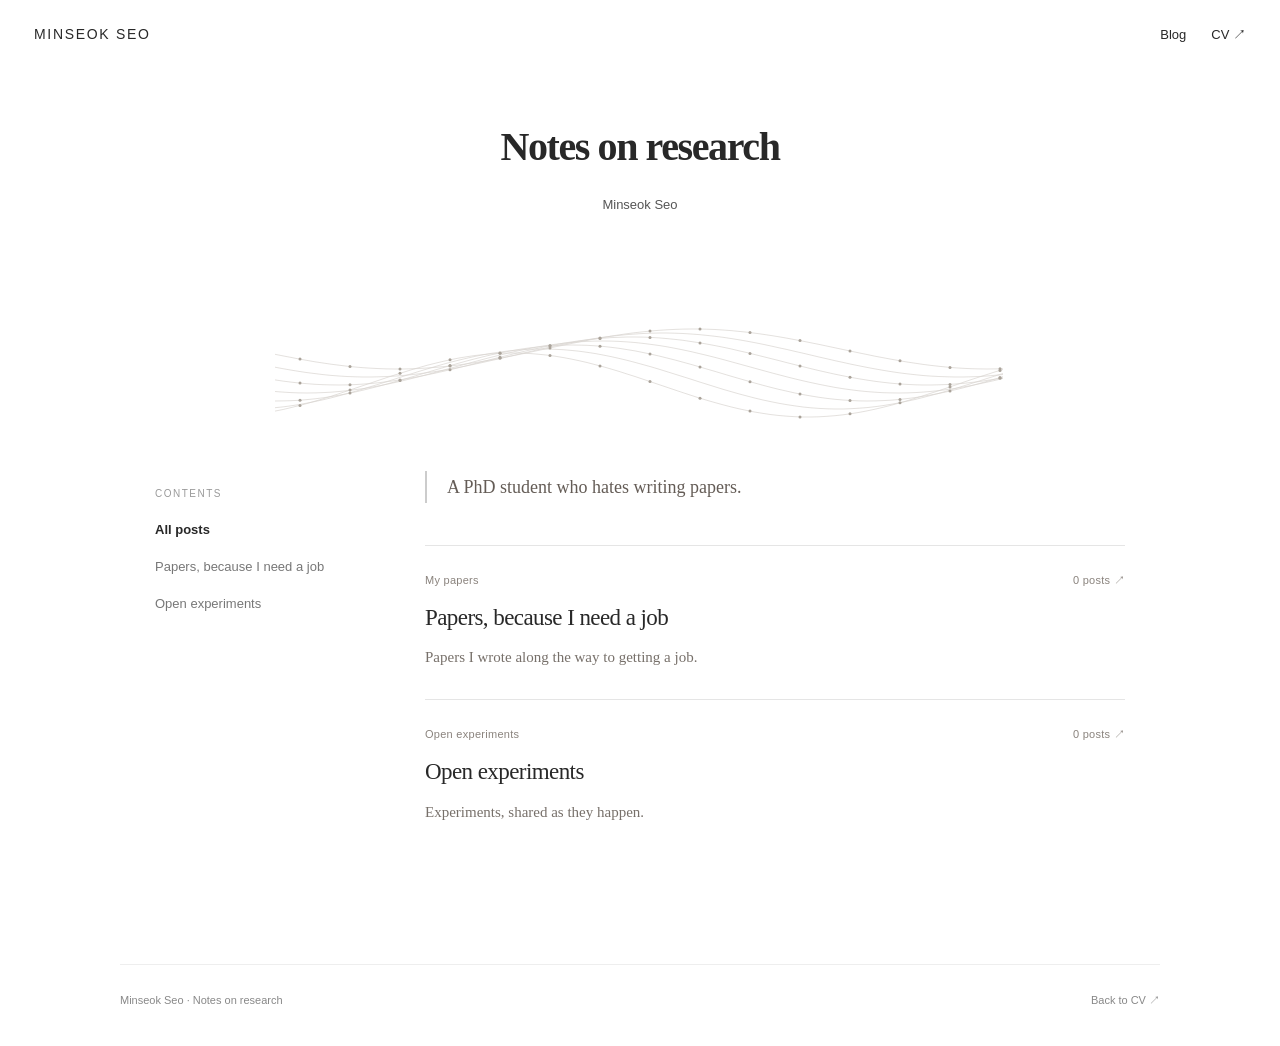
==== blog/index.html @ faa633c0 "Update blog category names in English" ====
<!doctype html>
<html lang="ko"><head><meta charset="utf-8"><meta name="viewport" content="width=device-width, initial-scale=1"><title>Blog | Minseok Seo</title><meta name="description" content="A PhD student who hates writing papers."><link rel="canonical" href="https://seominseok0429.github.io/blog/"><link rel="stylesheet" href="/blog/style.css"></head>
<body><header class="topbar"><a class="wordmark" href="/blog/">MINSEOK SEO</a><nav class="toplinks" aria-label="주 탐색"><a href="/blog/">Blog</a><a href="/">CV ↗</a></nav></header><main><div class="hero"><h1>Notes on research</h1><p class="byline">Minseok Seo</p></div><svg class="sketch" viewBox="0 0 780 155" aria-hidden="true"><polyline points="25.0,80.3 33.0,81.9 41.0,83.4 49.0,85.0 57.0,86.4 65.0,87.8 73.0,89.0 81.0,90.2 89.0,91.2 97.0,92.2 105.0,93.0 113.0,93.7 121.0,94.2 129.0,94.6 137.0,94.9 145.0,95.0 153.0,95.0 161.0,94.8 169.0,94.5 177.0,94.0 185.0,93.4 193.0,92.7 201.0,91.9 209.0,90.9 217.0,89.8 225.0,88.6 233.0,87.3 241.0,85.9 249.0,84.5 257.0,82.9 265.0,81.3 273.0,79.7 281.0,78.0 289.0,76.3 297.0,74.6 305.0,72.9 313.0,71.3 321.0,69.6 329.0,68.0 337.0,66.4 345.0,64.9 353.0,63.5 361.0,62.1 369.0,60.9 377.0,59.7 385.0,58.7 393.0,57.8 401.0,57.0 409.0,56.3 417.0,55.8 425.0,55.4 433.0,55.1 441.0,55.0 449.0,55.0 457.0,55.2 465.0,55.5 473.0,56.0 481.0,56.6 489.0,57.4 497.0,58.2 505.0,59.2 513.0,60.3 521.0,61.5 529.0,62.8 537.0,64.2 545.0,65.7 553.0,67.2 561.0,68.8 569.0,70.4 577.0,72.1 585.0,73.8 593.0,75.5 601.0,77.2 609.0,78.9 617.0,80.5 625.0,82.2 633.0,83.7 641.0,85.2 649.0,86.6 657.0,88.0 665.0,89.2 673.0,90.4 681.0,91.4 689.0,92.3 697.0,93.1 705.0,93.8 713.0,94.3 721.0,94.7 729.0,94.9 737.0,95.0 745.0,94.9 753.0,94.8" fill="none" stroke="#d9d5d0" stroke-width=".7"/><polyline points="25.0,93.2 33.0,94.7 41.0,96.1 49.0,97.4 57.0,98.6 65.0,99.6 73.0,100.6 81.0,101.4 89.0,102.0 97.0,102.5 105.0,102.8 113.0,103.0 121.0,103.0 129.0,102.8 137.0,102.5 145.0,102.1 153.0,101.5 161.0,100.7 169.0,99.8 177.0,98.7 185.0,97.6 193.0,96.3 201.0,94.9 209.0,93.4 217.0,91.8 225.0,90.1 233.0,88.4 241.0,86.6 249.0,84.8 257.0,82.9 265.0,81.1 273.0,79.2 281.0,77.3 289.0,75.5 297.0,73.7 305.0,72.0 313.0,70.3 321.0,68.7 329.0,67.2 337.0,65.8 345.0,64.5 353.0,63.3 361.0,62.3 369.0,61.4 377.0,60.6 385.0,60.0 393.0,59.5 401.0,59.2 409.0,59.0 417.0,59.0 425.0,59.2 433.0,59.5 441.0,60.0 449.0,60.6 457.0,61.4 465.0,62.3 473.0,63.3 481.0,64.5 489.0,65.8 497.0,67.2 505.0,68.7 513.0,70.3 521.0,72.0 529.0,73.8 537.0,75.5 545.0,77.4 553.0,79.2 561.0,81.1 569.0,83.0 577.0,84.8 585.0,86.7 593.0,88.4 601.0,90.2 609.0,91.8 617.0,93.4 625.0,94.9 633.0,96.3 641.0,97.6 649.0,98.8 657.0,99.8 665.0,100.7 673.0,101.5 681.0,102.1 689.0,102.5 697.0,102.8 705.0,103.0 713.0,103.0 721.0,102.8 729.0,102.5 737.0,102.0 745.0,101.3 753.0,100.5" fill="none" stroke="#d9d5d0" stroke-width=".7"/><polyline points="25.0,105.9 33.0,107.1 41.0,108.1 49.0,109.0 57.0,109.7 65.0,110.3 73.0,110.7 81.0,110.9 89.0,111.0 97.0,110.9 105.0,110.6 113.0,110.1 121.0,109.5 129.0,108.7 137.0,107.7 145.0,106.6 153.0,105.4 161.0,104.0 169.0,102.5 177.0,100.9 185.0,99.2 193.0,97.4 201.0,95.5 209.0,93.6 217.0,91.6 225.0,89.6 233.0,87.5 241.0,85.5 249.0,83.5 257.0,81.5 265.0,79.5 273.0,77.6 281.0,75.8 289.0,74.0 297.0,72.3 305.0,70.8 313.0,69.3 321.0,68.0 329.0,66.8 337.0,65.8 345.0,64.9 353.0,64.2 361.0,63.6 369.0,63.3 377.0,63.0 385.0,63.0 393.0,63.1 401.0,63.4 409.0,63.9 417.0,64.6 425.0,65.4 433.0,66.3 441.0,67.5 449.0,68.7 457.0,70.1 465.0,71.6 473.0,73.2 481.0,74.9 489.0,76.8 497.0,78.6 505.0,80.6 513.0,82.6 521.0,84.6 529.0,86.6 537.0,88.7 545.0,90.7 553.0,92.7 561.0,94.7 569.0,96.6 577.0,98.4 585.0,100.2 593.0,101.8 601.0,103.4 609.0,104.8 617.0,106.1 625.0,107.3 633.0,108.3 641.0,109.2 649.0,109.9 657.0,110.4 665.0,110.8 673.0,111.0 681.0,111.0 689.0,110.8 697.0,110.5 705.0,110.0 713.0,109.4 721.0,108.5 729.0,107.6 737.0,106.4 745.0,105.2 753.0,103.8" fill="none" stroke="#d9d5d0" stroke-width=".7"/><polyline points="25.0,117.5 33.0,118.1 41.0,118.6 49.0,118.9 57.0,119.0 65.0,118.9 73.0,118.6 81.0,118.2 89.0,117.5 97.0,116.7 105.0,115.7 113.0,114.6 121.0,113.3 129.0,111.8 137.0,110.2 145.0,108.5 153.0,106.7 161.0,104.7 169.0,102.7 177.0,100.6 185.0,98.5 193.0,96.3 201.0,94.1 209.0,91.9 217.0,89.7 225.0,87.5 233.0,85.4 241.0,83.3 249.0,81.3 257.0,79.4 265.0,77.5 273.0,75.8 281.0,74.2 289.0,72.7 297.0,71.4 305.0,70.3 313.0,69.3 321.0,68.5 329.0,67.8 337.0,67.4 345.0,67.1 353.0,67.0 361.0,67.1 369.0,67.4 377.0,67.9 385.0,68.5 393.0,69.4 401.0,70.4 409.0,71.5 417.0,72.8 425.0,74.3 433.0,75.9 441.0,77.6 449.0,79.5 457.0,81.4 465.0,83.4 473.0,85.5 481.0,87.7 489.0,89.9 497.0,92.1 505.0,94.3 513.0,96.5 521.0,98.7 529.0,100.8 537.0,102.9 545.0,104.9 553.0,106.8 561.0,108.6 569.0,110.3 577.0,111.9 585.0,113.4 593.0,114.7 601.0,115.8 609.0,116.8 617.0,117.6 625.0,118.2 633.0,118.7 641.0,118.9 649.0,119.0 657.0,118.9 665.0,118.6 673.0,118.1 681.0,117.4 689.0,116.6 697.0,115.6 705.0,114.4 713.0,113.0 721.0,111.6 729.0,109.9 737.0,108.2 745.0,106.4 753.0,104.4" fill="none" stroke="#d9d5d0" stroke-width=".7"/><polyline points="25.0,127.0 33.0,126.9 41.0,126.7 49.0,126.3 57.0,125.6 65.0,124.8 73.0,123.8 81.0,122.6 89.0,121.2 97.0,119.7 105.0,118.0 113.0,116.2 121.0,114.2 129.0,112.2 137.0,110.0 145.0,107.8 153.0,105.5 161.0,103.2 169.0,100.8 177.0,98.4 185.0,96.0 193.0,93.7 201.0,91.4 209.0,89.1 217.0,86.9 225.0,84.8 233.0,82.8 241.0,80.9 249.0,79.2 257.0,77.6 265.0,76.1 273.0,74.8 281.0,73.7 289.0,72.8 297.0,72.0 305.0,71.5 313.0,71.1 321.0,71.0 329.0,71.1 337.0,71.3 345.0,71.8 353.0,72.4 361.0,73.3 369.0,74.3 377.0,75.6 385.0,76.9 393.0,78.5 401.0,80.2 409.0,82.0 417.0,84.0 425.0,86.0 433.0,88.2 441.0,90.4 449.0,92.7 457.0,95.1 465.0,97.4 473.0,99.8 481.0,102.2 489.0,104.5 497.0,106.8 505.0,109.1 513.0,111.3 521.0,113.4 529.0,115.4 537.0,117.2 545.0,119.0 553.0,120.6 561.0,122.0 569.0,123.3 577.0,124.4 585.0,125.3 593.0,126.0 601.0,126.5 609.0,126.9 617.0,127.0 625.0,126.9 633.0,126.6 641.0,126.2 649.0,125.5 657.0,124.6 665.0,123.6 673.0,122.3 681.0,120.9 689.0,119.4 697.0,117.7 705.0,115.8 713.0,113.9 721.0,111.8 729.0,109.6 737.0,107.4 745.0,105.1 753.0,102.7" fill="none" stroke="#d9d5d0" stroke-width=".7"/><polyline points="25.0,133.7 33.0,132.9 41.0,131.8 49.0,130.6 57.0,129.1 65.0,127.5 73.0,125.8 81.0,123.9 89.0,121.8 97.0,119.6 105.0,117.4 113.0,115.0 121.0,112.5 129.0,110.1 137.0,107.5 145.0,105.0 153.0,102.4 161.0,99.9 169.0,97.4 177.0,95.0 185.0,92.6 193.0,90.3 201.0,88.1 209.0,86.1 217.0,84.2 225.0,82.4 233.0,80.8 241.0,79.4 249.0,78.2 257.0,77.1 265.0,76.3 273.0,75.6 281.0,75.2 289.0,75.0 297.0,75.0 305.0,75.3 313.0,75.7 321.0,76.4 329.0,77.2 337.0,78.3 345.0,79.5 353.0,81.0 361.0,82.6 369.0,84.4 377.0,86.3 385.0,88.4 393.0,90.6 401.0,92.8 409.0,95.2 417.0,97.7 425.0,100.2 433.0,102.7 441.0,105.2 449.0,107.8 457.0,110.3 465.0,112.8 473.0,115.3 481.0,117.6 489.0,119.9 497.0,122.0 505.0,124.1 513.0,126.0 521.0,127.7 529.0,129.3 537.0,130.7 545.0,131.9 553.0,133.0 561.0,133.8 569.0,134.4 577.0,134.8 585.0,135.0 593.0,135.0 601.0,134.7 609.0,134.2 617.0,133.6 625.0,132.7 633.0,131.6 641.0,130.3 649.0,128.9 657.0,127.2 665.0,125.5 673.0,123.5 681.0,121.4 689.0,119.3 697.0,117.0 705.0,114.6 713.0,112.1 721.0,109.6 729.0,107.1 737.0,104.5 745.0,102.0 753.0,99.5" fill="none" stroke="#d9d5d0" stroke-width=".7"/><polyline points="25.0,137.1 33.0,135.5 41.0,133.6 49.0,131.6 57.0,129.5 65.0,127.2 73.0,124.8 81.0,122.3 89.0,119.7 97.0,117.0 105.0,114.3 113.0,111.6 121.0,108.9 129.0,106.2 137.0,103.5 145.0,100.9 153.0,98.4 161.0,95.9 169.0,93.6 177.0,91.3 185.0,89.3 193.0,87.4 201.0,85.6 209.0,84.0 217.0,82.7 225.0,81.5 233.0,80.6 241.0,79.8 249.0,79.3 257.0,79.1 265.0,79.0 273.0,79.2 281.0,79.6 289.0,80.3 297.0,81.1 305.0,82.2 313.0,83.5 321.0,85.0 329.0,86.7 337.0,88.5 345.0,90.6 353.0,92.7 361.0,95.0 369.0,97.4 377.0,100.0 385.0,102.5 393.0,105.2 401.0,107.9 409.0,110.6 417.0,113.3 425.0,116.0 433.0,118.7 441.0,121.3 449.0,123.9 457.0,126.3 465.0,128.6 473.0,130.8 481.0,132.9 489.0,134.8 497.0,136.5 505.0,138.1 513.0,139.4 521.0,140.6 529.0,141.5 537.0,142.2 545.0,142.7 553.0,143.0 561.0,143.0 569.0,142.8 577.0,142.3 585.0,141.7 593.0,140.8 601.0,139.7 609.0,138.4 617.0,136.9 625.0,135.2 633.0,133.3 641.0,131.3 649.0,129.1 657.0,126.8 665.0,124.3 673.0,121.8 681.0,119.2 689.0,116.6 697.0,113.9 705.0,111.2 713.0,108.4 721.0,105.7 729.0,103.1 737.0,100.5 745.0,97.9 753.0,95.5" fill="none" stroke="#d9d5d0" stroke-width=".7"/><circle cx="50" cy="85.1" r="1.5" fill="#aaa39a"/><circle cx="50" cy="109.1" r="1.5" fill="#aaa39a"/><circle cx="50" cy="126.2" r="1.5" fill="#aaa39a"/><circle cx="50" cy="131.4" r="1.5" fill="#aaa39a"/><circle cx="100" cy="92.5" r="1.5" fill="#aaa39a"/><circle cx="100" cy="110.8" r="1.5" fill="#aaa39a"/><circle cx="100" cy="119.0" r="1.5" fill="#aaa39a"/><circle cx="100" cy="116.0" r="1.5" fill="#aaa39a"/><circle cx="150" cy="95.0" r="1.5" fill="#aaa39a"/><circle cx="150" cy="105.9" r="1.5" fill="#aaa39a"/><circle cx="150" cy="106.4" r="1.5" fill="#aaa39a"/><circle cx="150" cy="99.3" r="1.5" fill="#aaa39a"/><circle cx="200" cy="92.0" r="1.5" fill="#aaa39a"/><circle cx="200" cy="95.8" r="1.5" fill="#aaa39a"/><circle cx="200" cy="91.6" r="1.5" fill="#aaa39a"/><circle cx="200" cy="85.8" r="1.5" fill="#aaa39a"/><circle cx="250" cy="84.3" r="1.5" fill="#aaa39a"/><circle cx="250" cy="83.2" r="1.5" fill="#aaa39a"/><circle cx="250" cy="79.0" r="1.5" fill="#aaa39a"/><circle cx="250" cy="79.3" r="1.5" fill="#aaa39a"/><circle cx="300" cy="74.0" r="1.5" fill="#aaa39a"/><circle cx="300" cy="71.7" r="1.5" fill="#aaa39a"/><circle cx="300" cy="71.8" r="1.5" fill="#aaa39a"/><circle cx="300" cy="81.5" r="1.5" fill="#aaa39a"/><circle cx="350" cy="64.0" r="1.5" fill="#aaa39a"/><circle cx="350" cy="64.4" r="1.5" fill="#aaa39a"/><circle cx="350" cy="72.2" r="1.5" fill="#aaa39a"/><circle cx="350" cy="91.9" r="1.5" fill="#aaa39a"/><circle cx="400" cy="57.1" r="1.5" fill="#aaa39a"/><circle cx="400" cy="63.4" r="1.5" fill="#aaa39a"/><circle cx="400" cy="80.0" r="1.5" fill="#aaa39a"/><circle cx="400" cy="107.6" r="1.5" fill="#aaa39a"/><circle cx="450" cy="55.1" r="1.5" fill="#aaa39a"/><circle cx="450" cy="68.9" r="1.5" fill="#aaa39a"/><circle cx="450" cy="93.0" r="1.5" fill="#aaa39a"/><circle cx="450" cy="124.2" r="1.5" fill="#aaa39a"/><circle cx="500" cy="58.6" r="1.5" fill="#aaa39a"/><circle cx="500" cy="79.4" r="1.5" fill="#aaa39a"/><circle cx="500" cy="107.7" r="1.5" fill="#aaa39a"/><circle cx="500" cy="137.1" r="1.5" fill="#aaa39a"/><circle cx="550" cy="66.6" r="1.5" fill="#aaa39a"/><circle cx="550" cy="92.0" r="1.5" fill="#aaa39a"/><circle cx="550" cy="120.0" r="1.5" fill="#aaa39a"/><circle cx="550" cy="142.9" r="1.5" fill="#aaa39a"/><circle cx="600" cy="77.0" r="1.5" fill="#aaa39a"/><circle cx="600" cy="103.2" r="1.5" fill="#aaa39a"/><circle cx="600" cy="126.5" r="1.5" fill="#aaa39a"/><circle cx="600" cy="139.8" r="1.5" fill="#aaa39a"/><circle cx="650" cy="86.8" r="1.5" fill="#aaa39a"/><circle cx="650" cy="109.9" r="1.5" fill="#aaa39a"/><circle cx="650" cy="125.4" r="1.5" fill="#aaa39a"/><circle cx="650" cy="128.8" r="1.5" fill="#aaa39a"/><circle cx="700" cy="93.4" r="1.5" fill="#aaa39a"/><circle cx="700" cy="110.4" r="1.5" fill="#aaa39a"/><circle cx="700" cy="117.0" r="1.5" fill="#aaa39a"/><circle cx="700" cy="112.9" r="1.5" fill="#aaa39a"/><circle cx="750" cy="94.8" r="1.5" fill="#aaa39a"/><circle cx="750" cy="104.3" r="1.5" fill="#aaa39a"/><circle cx="750" cy="103.6" r="1.5" fill="#aaa39a"/><circle cx="750" cy="96.4" r="1.5" fill="#aaa39a"/></svg><div class="layout"><aside class="sidebar"><nav aria-label="블로그 카테고리"><p class="sidebar-label">CONTENTS</p><a href="/blog/" aria-current="page">All posts</a><a href="/blog/my-papers/">Papers, because I need a job</a><a href="/blog/open-experiments/">Open experiments</a></nav></aside><div><p class="introduction" lang="en">A PhD student who hates writing papers.</p><a class="category-row" href="/blog/my-papers/"><div class="row-meta"><span>My papers</span><span>0 posts ↗</span></div><h2>Papers, because I need a job</h2><p>Papers I wrote along the way to getting a job.</p></a><a class="category-row" href="/blog/open-experiments/"><div class="row-meta"><span>Open experiments</span><span>0 posts ↗</span></div><h2>Open experiments</h2><p>Experiments, shared as they happen.</p></a></div></div></main><footer class="footer"><span>Minseok Seo · Notes on research</span><a href="/">Back to CV ↗</a></footer></body></html>
---- blog/style.css ----
*{box-sizing:border-box}html{font-size:17px}body{margin:0;background:#fff;color:#282828;font-family:Georgia,"Iowan Old Style","AppleMyungjo","Batang",serif;line-height:1.8}a{color:inherit;text-decoration:none}a:focus-visible{outline:2px solid #706557;outline-offset:5px}a:hover{color:#79634b}.topbar{display:flex;justify-content:space-between;align-items:center;gap:24px;padding:22px 34px;font-family:-apple-system,BlinkMacSystemFont,"Segoe UI",sans-serif;font-size:13px}.wordmark{letter-spacing:.12em;font-size:14px}.toplinks{display:flex;gap:25px}.hero{max-width:850px;padding:52px 24px 22px;margin:auto;text-align:center}.hero h1{font-size:40px;line-height:1.3;font-weight:600;letter-spacing:-.035em;margin:0 0 20px;word-break:keep-all;overflow-wrap:anywhere}.hero .byline{font-family:-apple-system,BlinkMacSystemFont,"Segoe UI",sans-serif;font-size:13px;margin:0;color:#555}.hero .subtitle{font-size:16px;color:#756e68;margin:12px 0 0;word-break:keep-all}.sketch{display:block;width:min(780px,100%);height:155px;margin:35px auto 42px}.layout{max-width:1100px;margin:0 auto 110px;padding:0 30px;display:grid;grid-template-columns:210px minmax(0,700px);gap:60px;justify-content:center}.sidebar{font-family:-apple-system,BlinkMacSystemFont,"Segoe UI",sans-serif;font-size:13px;padding-top:4px}.sidebar-label{color:#999;font-size:10px;letter-spacing:.15em;margin-bottom:16px}.sidebar a{display:block;margin:0 0 16px;color:#777;line-height:1.65;word-break:keep-all}.sidebar a[aria-current="page"]{color:#282828;font-weight:600}.sidebar a:hover{text-decoration:underline}.introduction{margin:0 0 42px;padding:0 0 0 20px;border-left:2px solid #ccc;color:#645c56;font-size:18px;word-break:keep-all}.category-row{display:block;border-top:1px solid #e5e5e5;padding:25px 0 28px}.row-meta{display:flex;justify-content:space-between;font-family:-apple-system,BlinkMacSystemFont,"Segoe UI",sans-serif;font-size:11px;color:#8a837d;letter-spacing:.025em}.category-row h2{font-size:23px;font-weight:500;line-height:1.5;letter-spacing:-.025em;margin:10px 0 9px;word-break:keep-all}.category-row p{font-size:15px;color:#77706a;margin:0;word-break:keep-all}.category-row:hover h2{text-decoration:underline;text-underline-offset:5px}.empty{border-top:1px solid #e5e5e5;border-bottom:1px solid #e5e5e5;padding:45px 0 50px}.empty-label{font-family:-apple-system,BlinkMacSystemFont,"Segoe UI",sans-serif;font-size:11px;color:#999;letter-spacing:.1em}.empty h2{font-size:24px;font-weight:500;margin:15px 0}.empty p{font-size:16px;color:#77706a;word-break:keep-all}.return-link{display:inline-block;font-family:-apple-system,BlinkMacSystemFont,"Segoe UI",sans-serif;font-size:13px;margin-top:24px;text-decoration:underline;text-underline-offset:4px}.footer{max-width:1040px;margin:auto;padding:26px 0 36px;border-top:1px solid #eee;display:flex;justify-content:space-between;font-family:-apple-system,BlinkMacSystemFont,"Segoe UI",sans-serif;color:#888;font-size:11px}.category-hero h1{font-size:32px}.category-hero{padding-bottom:55px}.category-layout{margin-top:30px}@media(max-width:767px){.topbar{padding:20px;gap:14px}.wordmark{font-size:12px}.toplinks{gap:16px;font-size:12px}.hero{padding-top:40px}.hero h1{font-size:32px}.hero .subtitle{font-size:14px}.sketch{height:110px;margin:20px auto 35px}.layout{display:block;padding:0 24px;margin-bottom:65px}.sidebar{padding-bottom:20px;margin-bottom:24px;border-bottom:1px solid #eee}.sidebar-label{margin:0 0 12px}.sidebar a{margin-bottom:10px}.introduction{font-size:16px;margin-bottom:32px}.category-row h2{font-size:21px}.category-row p{font-size:14px}.footer{margin:0 24px;gap:20px}.category-hero{padding-bottom:20px}.category-hero h1{font-size:27px}}
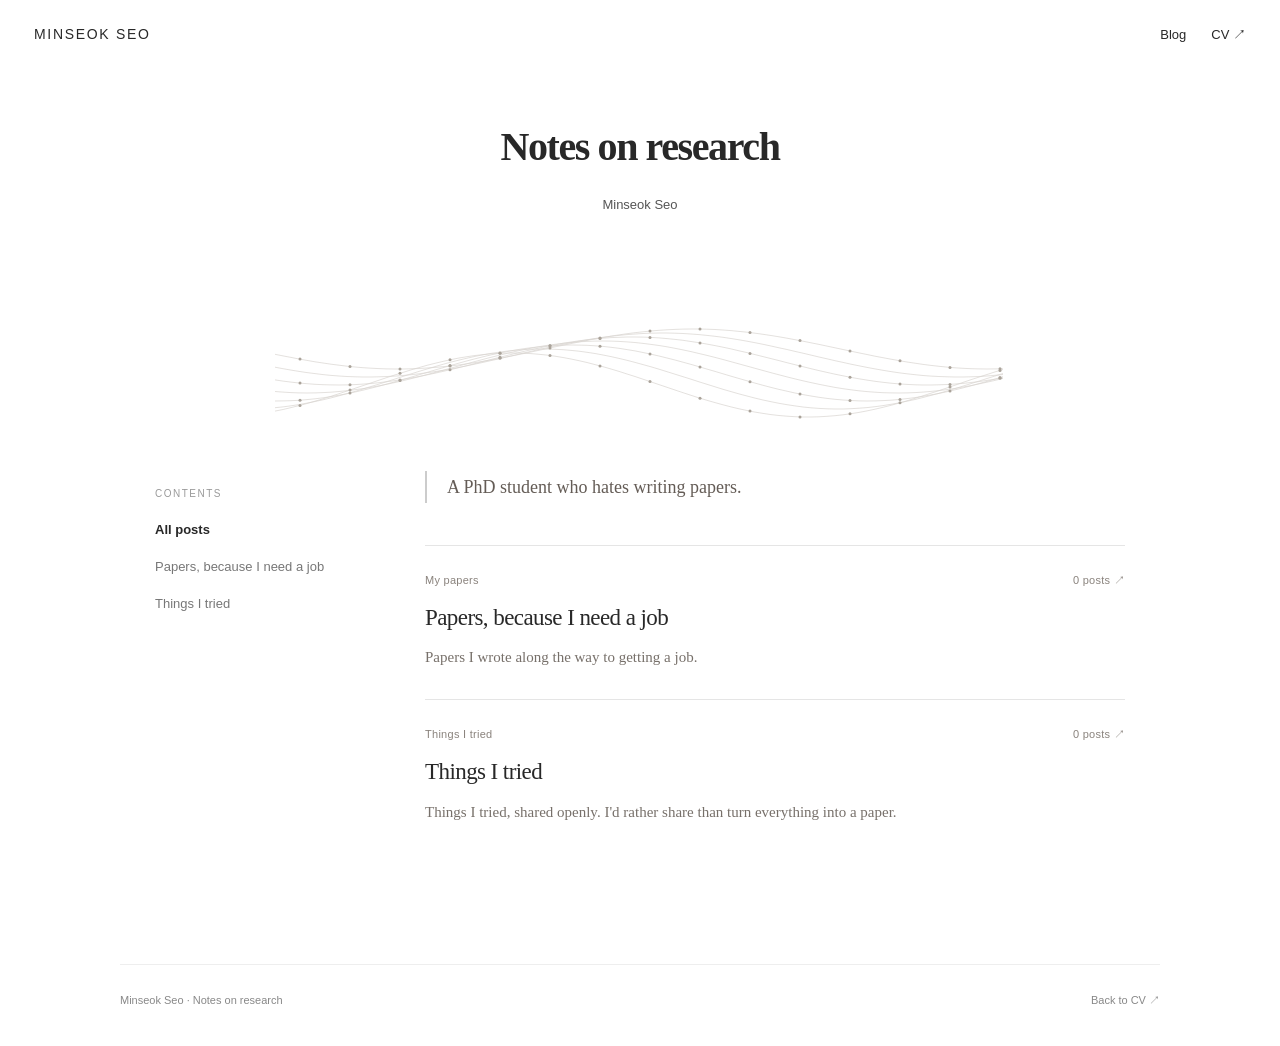
==== commit f936a9b5: "Clarify blog category for freely shared explorations" ====
--- a/blog/index.html
+++ b/blog/index.html
@@ -1,3 +1,3 @@
 <!doctype html>
 <html lang="ko"><head><meta charset="utf-8"><meta name="viewport" content="width=device-width, initial-scale=1"><title>Blog | Minseok Seo</title><meta name="description" content="A PhD student who hates writing papers."><link rel="canonical" href="https://seominseok0429.github.io/blog/"><link rel="stylesheet" href="/blog/style.css"></head>
-<body><header class="topbar"><a class="wordmark" href="/blog/">MINSEOK SEO</a><nav class="toplinks" aria-label="주 탐색"><a href="/blog/">Blog</a><a href="/">CV ↗</a></nav></header><main><div class="hero"><h1>Notes on research</h1><p class="byline">Minseok Seo</p></div><svg class="sketch" viewBox="0 0 780 155" aria-hidden="true"><polyline points="25.0,80.3 33.0,81.9 41.0,83.4 49.0,85.0 57.0,86.4 65.0,87.8 73.0,89.0 81.0,90.2 89.0,91.2 97.0,92.2 105.0,93.0 113.0,93.7 121.0,94.2 129.0,94.6 137.0,94.9 145.0,95.0 153.0,95.0 161.0,94.8 169.0,94.5 177.0,94.0 185.0,93.4 193.0,92.7 201.0,91.9 209.0,90.9 217.0,89.8 225.0,88.6 233.0,87.3 241.0,85.9 249.0,84.5 257.0,82.9 265.0,81.3 273.0,79.7 281.0,78.0 289.0,76.3 297.0,74.6 305.0,72.9 313.0,71.3 321.0,69.6 329.0,68.0 337.0,66.4 345.0,64.9 353.0,63.5 361.0,62.1 369.0,60.9 377.0,59.7 385.0,58.7 393.0,57.8 401.0,57.0 409.0,56.3 417.0,55.8 425.0,55.4 433.0,55.1 441.0,55.0 449.0,55.0 457.0,55.2 465.0,55.5 473.0,56.0 481.0,56.6 489.0,57.4 497.0,58.2 505.0,59.2 513.0,60.3 521.0,61.5 529.0,62.8 537.0,64.2 545.0,65.7 553.0,67.2 561.0,68.8 569.0,70.4 577.0,72.1 585.0,73.8 593.0,75.5 601.0,77.2 609.0,78.9 617.0,80.5 625.0,82.2 633.0,83.7 641.0,85.2 649.0,86.6 657.0,88.0 665.0,89.2 673.0,90.4 681.0,91.4 689.0,92.3 697.0,93.1 705.0,93.8 713.0,94.3 721.0,94.7 729.0,94.9 737.0,95.0 745.0,94.9 753.0,94.8" fill="none" stroke="#d9d5d0" stroke-width=".7"/><polyline points="25.0,93.2 33.0,94.7 41.0,96.1 49.0,97.4 57.0,98.6 65.0,99.6 73.0,100.6 81.0,101.4 89.0,102.0 97.0,102.5 105.0,102.8 113.0,103.0 121.0,103.0 129.0,102.8 137.0,102.5 145.0,102.1 153.0,101.5 161.0,100.7 169.0,99.8 177.0,98.7 185.0,97.6 193.0,96.3 201.0,94.9 209.0,93.4 217.0,91.8 225.0,90.1 233.0,88.4 241.0,86.6 249.0,84.8 257.0,82.9 265.0,81.1 273.0,79.2 281.0,77.3 289.0,75.5 297.0,73.7 305.0,72.0 313.0,70.3 321.0,68.7 329.0,67.2 337.0,65.8 345.0,64.5 353.0,63.3 361.0,62.3 369.0,61.4 377.0,60.6 385.0,60.0 393.0,59.5 401.0,59.2 409.0,59.0 417.0,59.0 425.0,59.2 433.0,59.5 441.0,60.0 449.0,60.6 457.0,61.4 465.0,62.3 473.0,63.3 481.0,64.5 489.0,65.8 497.0,67.2 505.0,68.7 513.0,70.3 521.0,72.0 529.0,73.8 537.0,75.5 545.0,77.4 553.0,79.2 561.0,81.1 569.0,83.0 577.0,84.8 585.0,86.7 593.0,88.4 601.0,90.2 609.0,91.8 617.0,93.4 625.0,94.9 633.0,96.3 641.0,97.6 649.0,98.8 657.0,99.8 665.0,100.7 673.0,101.5 681.0,102.1 689.0,102.5 697.0,102.8 705.0,103.0 713.0,103.0 721.0,102.8 729.0,102.5 737.0,102.0 745.0,101.3 753.0,100.5" fill="none" stroke="#d9d5d0" stroke-width=".7"/><polyline points="25.0,105.9 33.0,107.1 41.0,108.1 49.0,109.0 57.0,109.7 65.0,110.3 73.0,110.7 81.0,110.9 89.0,111.0 97.0,110.9 105.0,110.6 113.0,110.1 121.0,109.5 129.0,108.7 137.0,107.7 145.0,106.6 153.0,105.4 161.0,104.0 169.0,102.5 177.0,100.9 185.0,99.2 193.0,97.4 201.0,95.5 209.0,93.6 217.0,91.6 225.0,89.6 233.0,87.5 241.0,85.5 249.0,83.5 257.0,81.5 265.0,79.5 273.0,77.6 281.0,75.8 289.0,74.0 297.0,72.3 305.0,70.8 313.0,69.3 321.0,68.0 329.0,66.8 337.0,65.8 345.0,64.9 353.0,64.2 361.0,63.6 369.0,63.3 377.0,63.0 385.0,63.0 393.0,63.1 401.0,63.4 409.0,63.9 417.0,64.6 425.0,65.4 433.0,66.3 441.0,67.5 449.0,68.7 457.0,70.1 465.0,71.6 473.0,73.2 481.0,74.9 489.0,76.8 497.0,78.6 505.0,80.6 513.0,82.6 521.0,84.6 529.0,86.6 537.0,88.7 545.0,90.7 553.0,92.7 561.0,94.7 569.0,96.6 577.0,98.4 585.0,100.2 593.0,101.8 601.0,103.4 609.0,104.8 617.0,106.1 625.0,107.3 633.0,108.3 641.0,109.2 649.0,109.9 657.0,110.4 665.0,110.8 673.0,111.0 681.0,111.0 689.0,110.8 697.0,110.5 705.0,110.0 713.0,109.4 721.0,108.5 729.0,107.6 737.0,106.4 745.0,105.2 753.0,103.8" fill="none" stroke="#d9d5d0" stroke-width=".7"/><polyline points="25.0,117.5 33.0,118.1 41.0,118.6 49.0,118.9 57.0,119.0 65.0,118.9 73.0,118.6 81.0,118.2 89.0,117.5 97.0,116.7 105.0,115.7 113.0,114.6 121.0,113.3 129.0,111.8 137.0,110.2 145.0,108.5 153.0,106.7 161.0,104.7 169.0,102.7 177.0,100.6 185.0,98.5 193.0,96.3 201.0,94.1 209.0,91.9 217.0,89.7 225.0,87.5 233.0,85.4 241.0,83.3 249.0,81.3 257.0,79.4 265.0,77.5 273.0,75.8 281.0,74.2 289.0,72.7 297.0,71.4 305.0,70.3 313.0,69.3 321.0,68.5 329.0,67.8 337.0,67.4 345.0,67.1 353.0,67.0 361.0,67.1 369.0,67.4 377.0,67.9 385.0,68.5 393.0,69.4 401.0,70.4 409.0,71.5 417.0,72.8 425.0,74.3 433.0,75.9 441.0,77.6 449.0,79.5 457.0,81.4 465.0,83.4 473.0,85.5 481.0,87.7 489.0,89.9 497.0,92.1 505.0,94.3 513.0,96.5 521.0,98.7 529.0,100.8 537.0,102.9 545.0,104.9 553.0,106.8 561.0,108.6 569.0,110.3 577.0,111.9 585.0,113.4 593.0,114.7 601.0,115.8 609.0,116.8 617.0,117.6 625.0,118.2 633.0,118.7 641.0,118.9 649.0,119.0 657.0,118.9 665.0,118.6 673.0,118.1 681.0,117.4 689.0,116.6 697.0,115.6 705.0,114.4 713.0,113.0 721.0,111.6 729.0,109.9 737.0,108.2 745.0,106.4 753.0,104.4" fill="none" stroke="#d9d5d0" stroke-width=".7"/><polyline points="25.0,127.0 33.0,126.9 41.0,126.7 49.0,126.3 57.0,125.6 65.0,124.8 73.0,123.8 81.0,122.6 89.0,121.2 97.0,119.7 105.0,118.0 113.0,116.2 121.0,114.2 129.0,112.2 137.0,110.0 145.0,107.8 153.0,105.5 161.0,103.2 169.0,100.8 177.0,98.4 185.0,96.0 193.0,93.7 201.0,91.4 209.0,89.1 217.0,86.9 225.0,84.8 233.0,82.8 241.0,80.9 249.0,79.2 257.0,77.6 265.0,76.1 273.0,74.8 281.0,73.7 289.0,72.8 297.0,72.0 305.0,71.5 313.0,71.1 321.0,71.0 329.0,71.1 337.0,71.3 345.0,71.8 353.0,72.4 361.0,73.3 369.0,74.3 377.0,75.6 385.0,76.9 393.0,78.5 401.0,80.2 409.0,82.0 417.0,84.0 425.0,86.0 433.0,88.2 441.0,90.4 449.0,92.7 457.0,95.1 465.0,97.4 473.0,99.8 481.0,102.2 489.0,104.5 497.0,106.8 505.0,109.1 513.0,111.3 521.0,113.4 529.0,115.4 537.0,117.2 545.0,119.0 553.0,120.6 561.0,122.0 569.0,123.3 577.0,124.4 585.0,125.3 593.0,126.0 601.0,126.5 609.0,126.9 617.0,127.0 625.0,126.9 633.0,126.6 641.0,126.2 649.0,125.5 657.0,124.6 665.0,123.6 673.0,122.3 681.0,120.9 689.0,119.4 697.0,117.7 705.0,115.8 713.0,113.9 721.0,111.8 729.0,109.6 737.0,107.4 745.0,105.1 753.0,102.7" fill="none" stroke="#d9d5d0" stroke-width=".7"/><polyline points="25.0,133.7 33.0,132.9 41.0,131.8 49.0,130.6 57.0,129.1 65.0,127.5 73.0,125.8 81.0,123.9 89.0,121.8 97.0,119.6 105.0,117.4 113.0,115.0 121.0,112.5 129.0,110.1 137.0,107.5 145.0,105.0 153.0,102.4 161.0,99.9 169.0,97.4 177.0,95.0 185.0,92.6 193.0,90.3 201.0,88.1 209.0,86.1 217.0,84.2 225.0,82.4 233.0,80.8 241.0,79.4 249.0,78.2 257.0,77.1 265.0,76.3 273.0,75.6 281.0,75.2 289.0,75.0 297.0,75.0 305.0,75.3 313.0,75.7 321.0,76.4 329.0,77.2 337.0,78.3 345.0,79.5 353.0,81.0 361.0,82.6 369.0,84.4 377.0,86.3 385.0,88.4 393.0,90.6 401.0,92.8 409.0,95.2 417.0,97.7 425.0,100.2 433.0,102.7 441.0,105.2 449.0,107.8 457.0,110.3 465.0,112.8 473.0,115.3 481.0,117.6 489.0,119.9 497.0,122.0 505.0,124.1 513.0,126.0 521.0,127.7 529.0,129.3 537.0,130.7 545.0,131.9 553.0,133.0 561.0,133.8 569.0,134.4 577.0,134.8 585.0,135.0 593.0,135.0 601.0,134.7 609.0,134.2 617.0,133.6 625.0,132.7 633.0,131.6 641.0,130.3 649.0,128.9 657.0,127.2 665.0,125.5 673.0,123.5 681.0,121.4 689.0,119.3 697.0,117.0 705.0,114.6 713.0,112.1 721.0,109.6 729.0,107.1 737.0,104.5 745.0,102.0 753.0,99.5" fill="none" stroke="#d9d5d0" stroke-width=".7"/><polyline points="25.0,137.1 33.0,135.5 41.0,133.6 49.0,131.6 57.0,129.5 65.0,127.2 73.0,124.8 81.0,122.3 89.0,119.7 97.0,117.0 105.0,114.3 113.0,111.6 121.0,108.9 129.0,106.2 137.0,103.5 145.0,100.9 153.0,98.4 161.0,95.9 169.0,93.6 177.0,91.3 185.0,89.3 193.0,87.4 201.0,85.6 209.0,84.0 217.0,82.7 225.0,81.5 233.0,80.6 241.0,79.8 249.0,79.3 257.0,79.1 265.0,79.0 273.0,79.2 281.0,79.6 289.0,80.3 297.0,81.1 305.0,82.2 313.0,83.5 321.0,85.0 329.0,86.7 337.0,88.5 345.0,90.6 353.0,92.7 361.0,95.0 369.0,97.4 377.0,100.0 385.0,102.5 393.0,105.2 401.0,107.9 409.0,110.6 417.0,113.3 425.0,116.0 433.0,118.7 441.0,121.3 449.0,123.9 457.0,126.3 465.0,128.6 473.0,130.8 481.0,132.9 489.0,134.8 497.0,136.5 505.0,138.1 513.0,139.4 521.0,140.6 529.0,141.5 537.0,142.2 545.0,142.7 553.0,143.0 561.0,143.0 569.0,142.8 577.0,142.3 585.0,141.7 593.0,140.8 601.0,139.7 609.0,138.4 617.0,136.9 625.0,135.2 633.0,133.3 641.0,131.3 649.0,129.1 657.0,126.8 665.0,124.3 673.0,121.8 681.0,119.2 689.0,116.6 697.0,113.9 705.0,111.2 713.0,108.4 721.0,105.7 729.0,103.1 737.0,100.5 745.0,97.9 753.0,95.5" fill="none" stroke="#d9d5d0" stroke-width=".7"/><circle cx="50" cy="85.1" r="1.5" fill="#aaa39a"/><circle cx="50" cy="109.1" r="1.5" fill="#aaa39a"/><circle cx="50" cy="126.2" r="1.5" fill="#aaa39a"/><circle cx="50" cy="131.4" r="1.5" fill="#aaa39a"/><circle cx="100" cy="92.5" r="1.5" fill="#aaa39a"/><circle cx="100" cy="110.8" r="1.5" fill="#aaa39a"/><circle cx="100" cy="119.0" r="1.5" fill="#aaa39a"/><circle cx="100" cy="116.0" r="1.5" fill="#aaa39a"/><circle cx="150" cy="95.0" r="1.5" fill="#aaa39a"/><circle cx="150" cy="105.9" r="1.5" fill="#aaa39a"/><circle cx="150" cy="106.4" r="1.5" fill="#aaa39a"/><circle cx="150" cy="99.3" r="1.5" fill="#aaa39a"/><circle cx="200" cy="92.0" r="1.5" fill="#aaa39a"/><circle cx="200" cy="95.8" r="1.5" fill="#aaa39a"/><circle cx="200" cy="91.6" r="1.5" fill="#aaa39a"/><circle cx="200" cy="85.8" r="1.5" fill="#aaa39a"/><circle cx="250" cy="84.3" r="1.5" fill="#aaa39a"/><circle cx="250" cy="83.2" r="1.5" fill="#aaa39a"/><circle cx="250" cy="79.0" r="1.5" fill="#aaa39a"/><circle cx="250" cy="79.3" r="1.5" fill="#aaa39a"/><circle cx="300" cy="74.0" r="1.5" fill="#aaa39a"/><circle cx="300" cy="71.7" r="1.5" fill="#aaa39a"/><circle cx="300" cy="71.8" r="1.5" fill="#aaa39a"/><circle cx="300" cy="81.5" r="1.5" fill="#aaa39a"/><circle cx="350" cy="64.0" r="1.5" fill="#aaa39a"/><circle cx="350" cy="64.4" r="1.5" fill="#aaa39a"/><circle cx="350" cy="72.2" r="1.5" fill="#aaa39a"/><circle cx="350" cy="91.9" r="1.5" fill="#aaa39a"/><circle cx="400" cy="57.1" r="1.5" fill="#aaa39a"/><circle cx="400" cy="63.4" r="1.5" fill="#aaa39a"/><circle cx="400" cy="80.0" r="1.5" fill="#aaa39a"/><circle cx="400" cy="107.6" r="1.5" fill="#aaa39a"/><circle cx="450" cy="55.1" r="1.5" fill="#aaa39a"/><circle cx="450" cy="68.9" r="1.5" fill="#aaa39a"/><circle cx="450" cy="93.0" r="1.5" fill="#aaa39a"/><circle cx="450" cy="124.2" r="1.5" fill="#aaa39a"/><circle cx="500" cy="58.6" r="1.5" fill="#aaa39a"/><circle cx="500" cy="79.4" r="1.5" fill="#aaa39a"/><circle cx="500" cy="107.7" r="1.5" fill="#aaa39a"/><circle cx="500" cy="137.1" r="1.5" fill="#aaa39a"/><circle cx="550" cy="66.6" r="1.5" fill="#aaa39a"/><circle cx="550" cy="92.0" r="1.5" fill="#aaa39a"/><circle cx="550" cy="120.0" r="1.5" fill="#aaa39a"/><circle cx="550" cy="142.9" r="1.5" fill="#aaa39a"/><circle cx="600" cy="77.0" r="1.5" fill="#aaa39a"/><circle cx="600" cy="103.2" r="1.5" fill="#aaa39a"/><circle cx="600" cy="126.5" r="1.5" fill="#aaa39a"/><circle cx="600" cy="139.8" r="1.5" fill="#aaa39a"/><circle cx="650" cy="86.8" r="1.5" fill="#aaa39a"/><circle cx="650" cy="109.9" r="1.5" fill="#aaa39a"/><circle cx="650" cy="125.4" r="1.5" fill="#aaa39a"/><circle cx="650" cy="128.8" r="1.5" fill="#aaa39a"/><circle cx="700" cy="93.4" r="1.5" fill="#aaa39a"/><circle cx="700" cy="110.4" r="1.5" fill="#aaa39a"/><circle cx="700" cy="117.0" r="1.5" fill="#aaa39a"/><circle cx="700" cy="112.9" r="1.5" fill="#aaa39a"/><circle cx="750" cy="94.8" r="1.5" fill="#aaa39a"/><circle cx="750" cy="104.3" r="1.5" fill="#aaa39a"/><circle cx="750" cy="103.6" r="1.5" fill="#aaa39a"/><circle cx="750" cy="96.4" r="1.5" fill="#aaa39a"/></svg><div class="layout"><aside class="sidebar"><nav aria-label="블로그 카테고리"><p class="sidebar-label">CONTENTS</p><a href="/blog/" aria-current="page">All posts</a><a href="/blog/my-papers/">Papers, because I need a job</a><a href="/blog/open-experiments/">Open experiments</a></nav></aside><div><p class="introduction" lang="en">A PhD student who hates writing papers.</p><a class="category-row" href="/blog/my-papers/"><div class="row-meta"><span>My papers</span><span>0 posts ↗</span></div><h2>Papers, because I need a job</h2><p>Papers I wrote along the way to getting a job.</p></a><a class="category-row" href="/blog/open-experiments/"><div class="row-meta"><span>Open experiments</span><span>0 posts ↗</span></div><h2>Open experiments</h2><p>Experiments, shared as they happen.</p></a></div></div></main><footer class="footer"><span>Minseok Seo · Notes on research</span><a href="/">Back to CV ↗</a></footer></body></html>+<body><header class="topbar"><a class="wordmark" href="/blog/">MINSEOK SEO</a><nav class="toplinks" aria-label="주 탐색"><a href="/blog/">Blog</a><a href="/">CV ↗</a></nav></header><main><div class="hero"><h1>Notes on research</h1><p class="byline">Minseok Seo</p></div><svg class="sketch" viewBox="0 0 780 155" aria-hidden="true"><polyline points="25.0,80.3 33.0,81.9 41.0,83.4 49.0,85.0 57.0,86.4 65.0,87.8 73.0,89.0 81.0,90.2 89.0,91.2 97.0,92.2 105.0,93.0 113.0,93.7 121.0,94.2 129.0,94.6 137.0,94.9 145.0,95.0 153.0,95.0 161.0,94.8 169.0,94.5 177.0,94.0 185.0,93.4 193.0,92.7 201.0,91.9 209.0,90.9 217.0,89.8 225.0,88.6 233.0,87.3 241.0,85.9 249.0,84.5 257.0,82.9 265.0,81.3 273.0,79.7 281.0,78.0 289.0,76.3 297.0,74.6 305.0,72.9 313.0,71.3 321.0,69.6 329.0,68.0 337.0,66.4 345.0,64.9 353.0,63.5 361.0,62.1 369.0,60.9 377.0,59.7 385.0,58.7 393.0,57.8 401.0,57.0 409.0,56.3 417.0,55.8 425.0,55.4 433.0,55.1 441.0,55.0 449.0,55.0 457.0,55.2 465.0,55.5 473.0,56.0 481.0,56.6 489.0,57.4 497.0,58.2 505.0,59.2 513.0,60.3 521.0,61.5 529.0,62.8 537.0,64.2 545.0,65.7 553.0,67.2 561.0,68.8 569.0,70.4 577.0,72.1 585.0,73.8 593.0,75.5 601.0,77.2 609.0,78.9 617.0,80.5 625.0,82.2 633.0,83.7 641.0,85.2 649.0,86.6 657.0,88.0 665.0,89.2 673.0,90.4 681.0,91.4 689.0,92.3 697.0,93.1 705.0,93.8 713.0,94.3 721.0,94.7 729.0,94.9 737.0,95.0 745.0,94.9 753.0,94.8" fill="none" stroke="#d9d5d0" stroke-width=".7"/><polyline points="25.0,93.2 33.0,94.7 41.0,96.1 49.0,97.4 57.0,98.6 65.0,99.6 73.0,100.6 81.0,101.4 89.0,102.0 97.0,102.5 105.0,102.8 113.0,103.0 121.0,103.0 129.0,102.8 137.0,102.5 145.0,102.1 153.0,101.5 161.0,100.7 169.0,99.8 177.0,98.7 185.0,97.6 193.0,96.3 201.0,94.9 209.0,93.4 217.0,91.8 225.0,90.1 233.0,88.4 241.0,86.6 249.0,84.8 257.0,82.9 265.0,81.1 273.0,79.2 281.0,77.3 289.0,75.5 297.0,73.7 305.0,72.0 313.0,70.3 321.0,68.7 329.0,67.2 337.0,65.8 345.0,64.5 353.0,63.3 361.0,62.3 369.0,61.4 377.0,60.6 385.0,60.0 393.0,59.5 401.0,59.2 409.0,59.0 417.0,59.0 425.0,59.2 433.0,59.5 441.0,60.0 449.0,60.6 457.0,61.4 465.0,62.3 473.0,63.3 481.0,64.5 489.0,65.8 497.0,67.2 505.0,68.7 513.0,70.3 521.0,72.0 529.0,73.8 537.0,75.5 545.0,77.4 553.0,79.2 561.0,81.1 569.0,83.0 577.0,84.8 585.0,86.7 593.0,88.4 601.0,90.2 609.0,91.8 617.0,93.4 625.0,94.9 633.0,96.3 641.0,97.6 649.0,98.8 657.0,99.8 665.0,100.7 673.0,101.5 681.0,102.1 689.0,102.5 697.0,102.8 705.0,103.0 713.0,103.0 721.0,102.8 729.0,102.5 737.0,102.0 745.0,101.3 753.0,100.5" fill="none" stroke="#d9d5d0" stroke-width=".7"/><polyline points="25.0,105.9 33.0,107.1 41.0,108.1 49.0,109.0 57.0,109.7 65.0,110.3 73.0,110.7 81.0,110.9 89.0,111.0 97.0,110.9 105.0,110.6 113.0,110.1 121.0,109.5 129.0,108.7 137.0,107.7 145.0,106.6 153.0,105.4 161.0,104.0 169.0,102.5 177.0,100.9 185.0,99.2 193.0,97.4 201.0,95.5 209.0,93.6 217.0,91.6 225.0,89.6 233.0,87.5 241.0,85.5 249.0,83.5 257.0,81.5 265.0,79.5 273.0,77.6 281.0,75.8 289.0,74.0 297.0,72.3 305.0,70.8 313.0,69.3 321.0,68.0 329.0,66.8 337.0,65.8 345.0,64.9 353.0,64.2 361.0,63.6 369.0,63.3 377.0,63.0 385.0,63.0 393.0,63.1 401.0,63.4 409.0,63.9 417.0,64.6 425.0,65.4 433.0,66.3 441.0,67.5 449.0,68.7 457.0,70.1 465.0,71.6 473.0,73.2 481.0,74.9 489.0,76.8 497.0,78.6 505.0,80.6 513.0,82.6 521.0,84.6 529.0,86.6 537.0,88.7 545.0,90.7 553.0,92.7 561.0,94.7 569.0,96.6 577.0,98.4 585.0,100.2 593.0,101.8 601.0,103.4 609.0,104.8 617.0,106.1 625.0,107.3 633.0,108.3 641.0,109.2 649.0,109.9 657.0,110.4 665.0,110.8 673.0,111.0 681.0,111.0 689.0,110.8 697.0,110.5 705.0,110.0 713.0,109.4 721.0,108.5 729.0,107.6 737.0,106.4 745.0,105.2 753.0,103.8" fill="none" stroke="#d9d5d0" stroke-width=".7"/><polyline points="25.0,117.5 33.0,118.1 41.0,118.6 49.0,118.9 57.0,119.0 65.0,118.9 73.0,118.6 81.0,118.2 89.0,117.5 97.0,116.7 105.0,115.7 113.0,114.6 121.0,113.3 129.0,111.8 137.0,110.2 145.0,108.5 153.0,106.7 161.0,104.7 169.0,102.7 177.0,100.6 185.0,98.5 193.0,96.3 201.0,94.1 209.0,91.9 217.0,89.7 225.0,87.5 233.0,85.4 241.0,83.3 249.0,81.3 257.0,79.4 265.0,77.5 273.0,75.8 281.0,74.2 289.0,72.7 297.0,71.4 305.0,70.3 313.0,69.3 321.0,68.5 329.0,67.8 337.0,67.4 345.0,67.1 353.0,67.0 361.0,67.1 369.0,67.4 377.0,67.9 385.0,68.5 393.0,69.4 401.0,70.4 409.0,71.5 417.0,72.8 425.0,74.3 433.0,75.9 441.0,77.6 449.0,79.5 457.0,81.4 465.0,83.4 473.0,85.5 481.0,87.7 489.0,89.9 497.0,92.1 505.0,94.3 513.0,96.5 521.0,98.7 529.0,100.8 537.0,102.9 545.0,104.9 553.0,106.8 561.0,108.6 569.0,110.3 577.0,111.9 585.0,113.4 593.0,114.7 601.0,115.8 609.0,116.8 617.0,117.6 625.0,118.2 633.0,118.7 641.0,118.9 649.0,119.0 657.0,118.9 665.0,118.6 673.0,118.1 681.0,117.4 689.0,116.6 697.0,115.6 705.0,114.4 713.0,113.0 721.0,111.6 729.0,109.9 737.0,108.2 745.0,106.4 753.0,104.4" fill="none" stroke="#d9d5d0" stroke-width=".7"/><polyline points="25.0,127.0 33.0,126.9 41.0,126.7 49.0,126.3 57.0,125.6 65.0,124.8 73.0,123.8 81.0,122.6 89.0,121.2 97.0,119.7 105.0,118.0 113.0,116.2 121.0,114.2 129.0,112.2 137.0,110.0 145.0,107.8 153.0,105.5 161.0,103.2 169.0,100.8 177.0,98.4 185.0,96.0 193.0,93.7 201.0,91.4 209.0,89.1 217.0,86.9 225.0,84.8 233.0,82.8 241.0,80.9 249.0,79.2 257.0,77.6 265.0,76.1 273.0,74.8 281.0,73.7 289.0,72.8 297.0,72.0 305.0,71.5 313.0,71.1 321.0,71.0 329.0,71.1 337.0,71.3 345.0,71.8 353.0,72.4 361.0,73.3 369.0,74.3 377.0,75.6 385.0,76.9 393.0,78.5 401.0,80.2 409.0,82.0 417.0,84.0 425.0,86.0 433.0,88.2 441.0,90.4 449.0,92.7 457.0,95.1 465.0,97.4 473.0,99.8 481.0,102.2 489.0,104.5 497.0,106.8 505.0,109.1 513.0,111.3 521.0,113.4 529.0,115.4 537.0,117.2 545.0,119.0 553.0,120.6 561.0,122.0 569.0,123.3 577.0,124.4 585.0,125.3 593.0,126.0 601.0,126.5 609.0,126.9 617.0,127.0 625.0,126.9 633.0,126.6 641.0,126.2 649.0,125.5 657.0,124.6 665.0,123.6 673.0,122.3 681.0,120.9 689.0,119.4 697.0,117.7 705.0,115.8 713.0,113.9 721.0,111.8 729.0,109.6 737.0,107.4 745.0,105.1 753.0,102.7" fill="none" stroke="#d9d5d0" stroke-width=".7"/><polyline points="25.0,133.7 33.0,132.9 41.0,131.8 49.0,130.6 57.0,129.1 65.0,127.5 73.0,125.8 81.0,123.9 89.0,121.8 97.0,119.6 105.0,117.4 113.0,115.0 121.0,112.5 129.0,110.1 137.0,107.5 145.0,105.0 153.0,102.4 161.0,99.9 169.0,97.4 177.0,95.0 185.0,92.6 193.0,90.3 201.0,88.1 209.0,86.1 217.0,84.2 225.0,82.4 233.0,80.8 241.0,79.4 249.0,78.2 257.0,77.1 265.0,76.3 273.0,75.6 281.0,75.2 289.0,75.0 297.0,75.0 305.0,75.3 313.0,75.7 321.0,76.4 329.0,77.2 337.0,78.3 345.0,79.5 353.0,81.0 361.0,82.6 369.0,84.4 377.0,86.3 385.0,88.4 393.0,90.6 401.0,92.8 409.0,95.2 417.0,97.7 425.0,100.2 433.0,102.7 441.0,105.2 449.0,107.8 457.0,110.3 465.0,112.8 473.0,115.3 481.0,117.6 489.0,119.9 497.0,122.0 505.0,124.1 513.0,126.0 521.0,127.7 529.0,129.3 537.0,130.7 545.0,131.9 553.0,133.0 561.0,133.8 569.0,134.4 577.0,134.8 585.0,135.0 593.0,135.0 601.0,134.7 609.0,134.2 617.0,133.6 625.0,132.7 633.0,131.6 641.0,130.3 649.0,128.9 657.0,127.2 665.0,125.5 673.0,123.5 681.0,121.4 689.0,119.3 697.0,117.0 705.0,114.6 713.0,112.1 721.0,109.6 729.0,107.1 737.0,104.5 745.0,102.0 753.0,99.5" fill="none" stroke="#d9d5d0" stroke-width=".7"/><polyline points="25.0,137.1 33.0,135.5 41.0,133.6 49.0,131.6 57.0,129.5 65.0,127.2 73.0,124.8 81.0,122.3 89.0,119.7 97.0,117.0 105.0,114.3 113.0,111.6 121.0,108.9 129.0,106.2 137.0,103.5 145.0,100.9 153.0,98.4 161.0,95.9 169.0,93.6 177.0,91.3 185.0,89.3 193.0,87.4 201.0,85.6 209.0,84.0 217.0,82.7 225.0,81.5 233.0,80.6 241.0,79.8 249.0,79.3 257.0,79.1 265.0,79.0 273.0,79.2 281.0,79.6 289.0,80.3 297.0,81.1 305.0,82.2 313.0,83.5 321.0,85.0 329.0,86.7 337.0,88.5 345.0,90.6 353.0,92.7 361.0,95.0 369.0,97.4 377.0,100.0 385.0,102.5 393.0,105.2 401.0,107.9 409.0,110.6 417.0,113.3 425.0,116.0 433.0,118.7 441.0,121.3 449.0,123.9 457.0,126.3 465.0,128.6 473.0,130.8 481.0,132.9 489.0,134.8 497.0,136.5 505.0,138.1 513.0,139.4 521.0,140.6 529.0,141.5 537.0,142.2 545.0,142.7 553.0,143.0 561.0,143.0 569.0,142.8 577.0,142.3 585.0,141.7 593.0,140.8 601.0,139.7 609.0,138.4 617.0,136.9 625.0,135.2 633.0,133.3 641.0,131.3 649.0,129.1 657.0,126.8 665.0,124.3 673.0,121.8 681.0,119.2 689.0,116.6 697.0,113.9 705.0,111.2 713.0,108.4 721.0,105.7 729.0,103.1 737.0,100.5 745.0,97.9 753.0,95.5" fill="none" stroke="#d9d5d0" stroke-width=".7"/><circle cx="50" cy="85.1" r="1.5" fill="#aaa39a"/><circle cx="50" cy="109.1" r="1.5" fill="#aaa39a"/><circle cx="50" cy="126.2" r="1.5" fill="#aaa39a"/><circle cx="50" cy="131.4" r="1.5" fill="#aaa39a"/><circle cx="100" cy="92.5" r="1.5" fill="#aaa39a"/><circle cx="100" cy="110.8" r="1.5" fill="#aaa39a"/><circle cx="100" cy="119.0" r="1.5" fill="#aaa39a"/><circle cx="100" cy="116.0" r="1.5" fill="#aaa39a"/><circle cx="150" cy="95.0" r="1.5" fill="#aaa39a"/><circle cx="150" cy="105.9" r="1.5" fill="#aaa39a"/><circle cx="150" cy="106.4" r="1.5" fill="#aaa39a"/><circle cx="150" cy="99.3" r="1.5" fill="#aaa39a"/><circle cx="200" cy="92.0" r="1.5" fill="#aaa39a"/><circle cx="200" cy="95.8" r="1.5" fill="#aaa39a"/><circle cx="200" cy="91.6" r="1.5" fill="#aaa39a"/><circle cx="200" cy="85.8" r="1.5" fill="#aaa39a"/><circle cx="250" cy="84.3" r="1.5" fill="#aaa39a"/><circle cx="250" cy="83.2" r="1.5" fill="#aaa39a"/><circle cx="250" cy="79.0" r="1.5" fill="#aaa39a"/><circle cx="250" cy="79.3" r="1.5" fill="#aaa39a"/><circle cx="300" cy="74.0" r="1.5" fill="#aaa39a"/><circle cx="300" cy="71.7" r="1.5" fill="#aaa39a"/><circle cx="300" cy="71.8" r="1.5" fill="#aaa39a"/><circle cx="300" cy="81.5" r="1.5" fill="#aaa39a"/><circle cx="350" cy="64.0" r="1.5" fill="#aaa39a"/><circle cx="350" cy="64.4" r="1.5" fill="#aaa39a"/><circle cx="350" cy="72.2" r="1.5" fill="#aaa39a"/><circle cx="350" cy="91.9" r="1.5" fill="#aaa39a"/><circle cx="400" cy="57.1" r="1.5" fill="#aaa39a"/><circle cx="400" cy="63.4" r="1.5" fill="#aaa39a"/><circle cx="400" cy="80.0" r="1.5" fill="#aaa39a"/><circle cx="400" cy="107.6" r="1.5" fill="#aaa39a"/><circle cx="450" cy="55.1" r="1.5" fill="#aaa39a"/><circle cx="450" cy="68.9" r="1.5" fill="#aaa39a"/><circle cx="450" cy="93.0" r="1.5" fill="#aaa39a"/><circle cx="450" cy="124.2" r="1.5" fill="#aaa39a"/><circle cx="500" cy="58.6" r="1.5" fill="#aaa39a"/><circle cx="500" cy="79.4" r="1.5" fill="#aaa39a"/><circle cx="500" cy="107.7" r="1.5" fill="#aaa39a"/><circle cx="500" cy="137.1" r="1.5" fill="#aaa39a"/><circle cx="550" cy="66.6" r="1.5" fill="#aaa39a"/><circle cx="550" cy="92.0" r="1.5" fill="#aaa39a"/><circle cx="550" cy="120.0" r="1.5" fill="#aaa39a"/><circle cx="550" cy="142.9" r="1.5" fill="#aaa39a"/><circle cx="600" cy="77.0" r="1.5" fill="#aaa39a"/><circle cx="600" cy="103.2" r="1.5" fill="#aaa39a"/><circle cx="600" cy="126.5" r="1.5" fill="#aaa39a"/><circle cx="600" cy="139.8" r="1.5" fill="#aaa39a"/><circle cx="650" cy="86.8" r="1.5" fill="#aaa39a"/><circle cx="650" cy="109.9" r="1.5" fill="#aaa39a"/><circle cx="650" cy="125.4" r="1.5" fill="#aaa39a"/><circle cx="650" cy="128.8" r="1.5" fill="#aaa39a"/><circle cx="700" cy="93.4" r="1.5" fill="#aaa39a"/><circle cx="700" cy="110.4" r="1.5" fill="#aaa39a"/><circle cx="700" cy="117.0" r="1.5" fill="#aaa39a"/><circle cx="700" cy="112.9" r="1.5" fill="#aaa39a"/><circle cx="750" cy="94.8" r="1.5" fill="#aaa39a"/><circle cx="750" cy="104.3" r="1.5" fill="#aaa39a"/><circle cx="750" cy="103.6" r="1.5" fill="#aaa39a"/><circle cx="750" cy="96.4" r="1.5" fill="#aaa39a"/></svg><div class="layout"><aside class="sidebar"><nav aria-label="블로그 카테고리"><p class="sidebar-label">CONTENTS</p><a href="/blog/" aria-current="page">All posts</a><a href="/blog/my-papers/">Papers, because I need a job</a><a href="/blog/open-experiments/">Things I tried</a></nav></aside><div><p class="introduction" lang="en">A PhD student who hates writing papers.</p><a class="category-row" href="/blog/my-papers/"><div class="row-meta"><span>My papers</span><span>0 posts ↗</span></div><h2>Papers, because I need a job</h2><p>Papers I wrote along the way to getting a job.</p></a><a class="category-row" href="/blog/open-experiments/"><div class="row-meta"><span>Things I tried</span><span>0 posts ↗</span></div><h2>Things I tried</h2><p>Things I tried, shared openly. I'd rather share than turn everything into a paper.</p></a></div></div></main><footer class="footer"><span>Minseok Seo · Notes on research</span><a href="/">Back to CV ↗</a></footer></body></html>
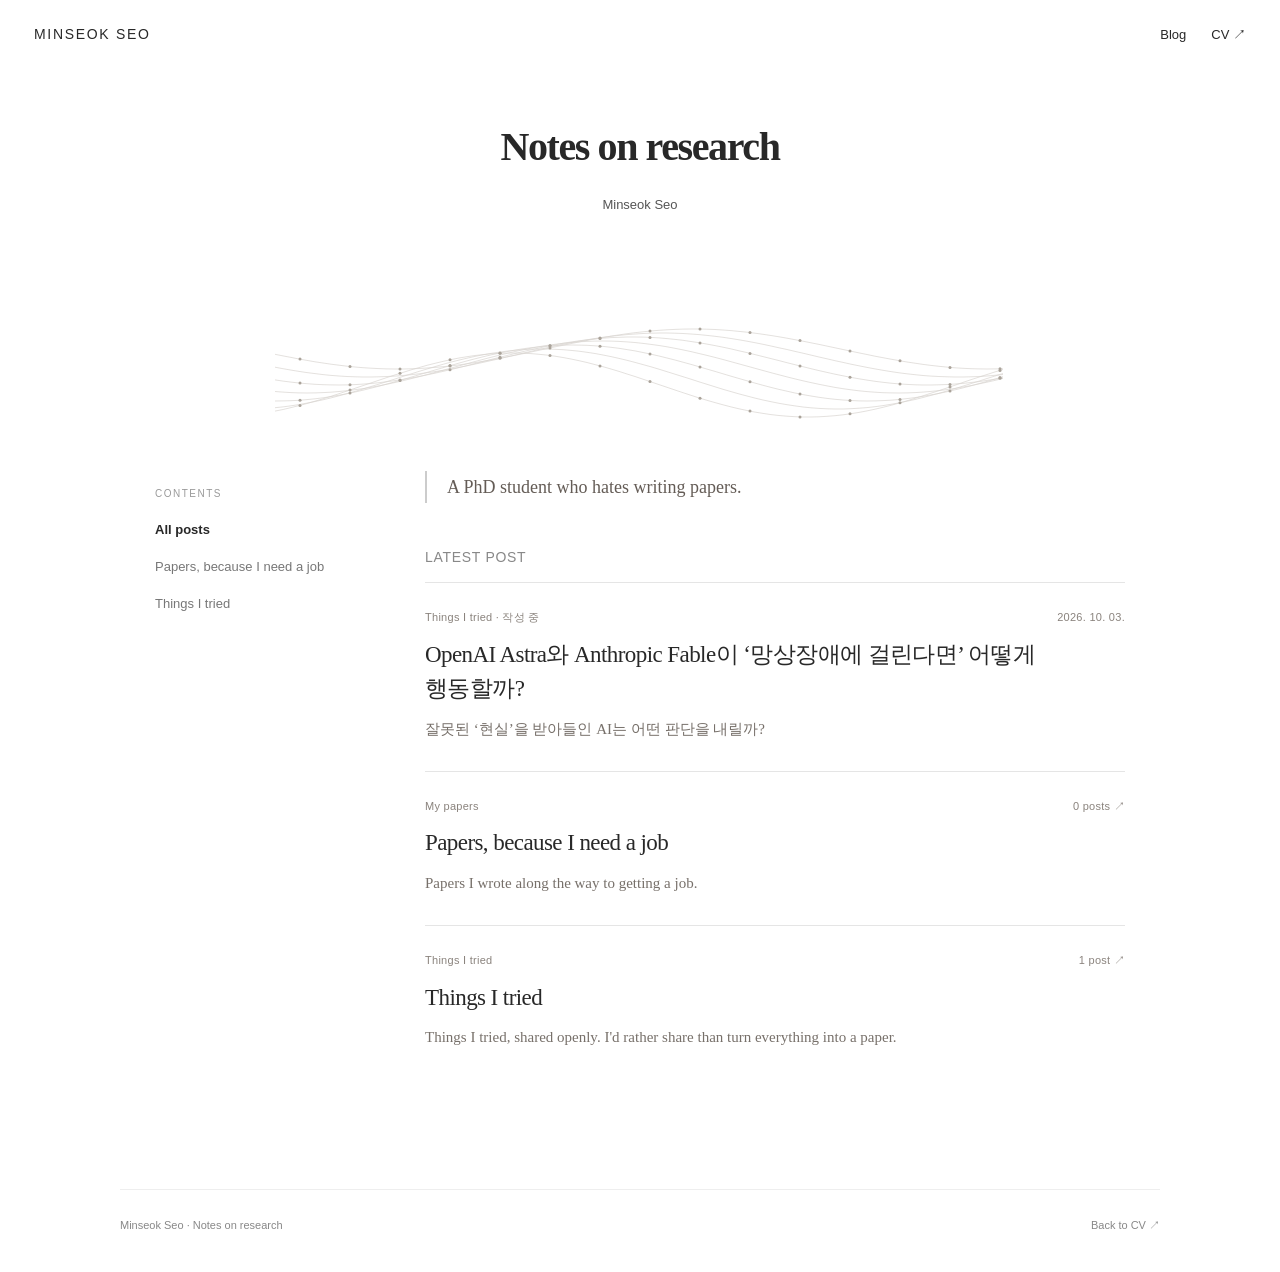
==== commit c9d097c5: "Publish work-in-progress AI experiment post with video and comments" ====
--- a/blog/index.html
+++ b/blog/index.html
@@ -1,3 +1,3 @@
 <!doctype html>
 <html lang="ko"><head><meta charset="utf-8"><meta name="viewport" content="width=device-width, initial-scale=1"><title>Blog | Minseok Seo</title><meta name="description" content="A PhD student who hates writing papers."><link rel="canonical" href="https://seominseok0429.github.io/blog/"><link rel="stylesheet" href="/blog/style.css"></head>
-<body><header class="topbar"><a class="wordmark" href="/blog/">MINSEOK SEO</a><nav class="toplinks" aria-label="주 탐색"><a href="/blog/">Blog</a><a href="/">CV ↗</a></nav></header><main><div class="hero"><h1>Notes on research</h1><p class="byline">Minseok Seo</p></div><svg class="sketch" viewBox="0 0 780 155" aria-hidden="true"><polyline points="25.0,80.3 33.0,81.9 41.0,83.4 49.0,85.0 57.0,86.4 65.0,87.8 73.0,89.0 81.0,90.2 89.0,91.2 97.0,92.2 105.0,93.0 113.0,93.7 121.0,94.2 129.0,94.6 137.0,94.9 145.0,95.0 153.0,95.0 161.0,94.8 169.0,94.5 177.0,94.0 185.0,93.4 193.0,92.7 201.0,91.9 209.0,90.9 217.0,89.8 225.0,88.6 233.0,87.3 241.0,85.9 249.0,84.5 257.0,82.9 265.0,81.3 273.0,79.7 281.0,78.0 289.0,76.3 297.0,74.6 305.0,72.9 313.0,71.3 321.0,69.6 329.0,68.0 337.0,66.4 345.0,64.9 353.0,63.5 361.0,62.1 369.0,60.9 377.0,59.7 385.0,58.7 393.0,57.8 401.0,57.0 409.0,56.3 417.0,55.8 425.0,55.4 433.0,55.1 441.0,55.0 449.0,55.0 457.0,55.2 465.0,55.5 473.0,56.0 481.0,56.6 489.0,57.4 497.0,58.2 505.0,59.2 513.0,60.3 521.0,61.5 529.0,62.8 537.0,64.2 545.0,65.7 553.0,67.2 561.0,68.8 569.0,70.4 577.0,72.1 585.0,73.8 593.0,75.5 601.0,77.2 609.0,78.9 617.0,80.5 625.0,82.2 633.0,83.7 641.0,85.2 649.0,86.6 657.0,88.0 665.0,89.2 673.0,90.4 681.0,91.4 689.0,92.3 697.0,93.1 705.0,93.8 713.0,94.3 721.0,94.7 729.0,94.9 737.0,95.0 745.0,94.9 753.0,94.8" fill="none" stroke="#d9d5d0" stroke-width=".7"/><polyline points="25.0,93.2 33.0,94.7 41.0,96.1 49.0,97.4 57.0,98.6 65.0,99.6 73.0,100.6 81.0,101.4 89.0,102.0 97.0,102.5 105.0,102.8 113.0,103.0 121.0,103.0 129.0,102.8 137.0,102.5 145.0,102.1 153.0,101.5 161.0,100.7 169.0,99.8 177.0,98.7 185.0,97.6 193.0,96.3 201.0,94.9 209.0,93.4 217.0,91.8 225.0,90.1 233.0,88.4 241.0,86.6 249.0,84.8 257.0,82.9 265.0,81.1 273.0,79.2 281.0,77.3 289.0,75.5 297.0,73.7 305.0,72.0 313.0,70.3 321.0,68.7 329.0,67.2 337.0,65.8 345.0,64.5 353.0,63.3 361.0,62.3 369.0,61.4 377.0,60.6 385.0,60.0 393.0,59.5 401.0,59.2 409.0,59.0 417.0,59.0 425.0,59.2 433.0,59.5 441.0,60.0 449.0,60.6 457.0,61.4 465.0,62.3 473.0,63.3 481.0,64.5 489.0,65.8 497.0,67.2 505.0,68.7 513.0,70.3 521.0,72.0 529.0,73.8 537.0,75.5 545.0,77.4 553.0,79.2 561.0,81.1 569.0,83.0 577.0,84.8 585.0,86.7 593.0,88.4 601.0,90.2 609.0,91.8 617.0,93.4 625.0,94.9 633.0,96.3 641.0,97.6 649.0,98.8 657.0,99.8 665.0,100.7 673.0,101.5 681.0,102.1 689.0,102.5 697.0,102.8 705.0,103.0 713.0,103.0 721.0,102.8 729.0,102.5 737.0,102.0 745.0,101.3 753.0,100.5" fill="none" stroke="#d9d5d0" stroke-width=".7"/><polyline points="25.0,105.9 33.0,107.1 41.0,108.1 49.0,109.0 57.0,109.7 65.0,110.3 73.0,110.7 81.0,110.9 89.0,111.0 97.0,110.9 105.0,110.6 113.0,110.1 121.0,109.5 129.0,108.7 137.0,107.7 145.0,106.6 153.0,105.4 161.0,104.0 169.0,102.5 177.0,100.9 185.0,99.2 193.0,97.4 201.0,95.5 209.0,93.6 217.0,91.6 225.0,89.6 233.0,87.5 241.0,85.5 249.0,83.5 257.0,81.5 265.0,79.5 273.0,77.6 281.0,75.8 289.0,74.0 297.0,72.3 305.0,70.8 313.0,69.3 321.0,68.0 329.0,66.8 337.0,65.8 345.0,64.9 353.0,64.2 361.0,63.6 369.0,63.3 377.0,63.0 385.0,63.0 393.0,63.1 401.0,63.4 409.0,63.9 417.0,64.6 425.0,65.4 433.0,66.3 441.0,67.5 449.0,68.7 457.0,70.1 465.0,71.6 473.0,73.2 481.0,74.9 489.0,76.8 497.0,78.6 505.0,80.6 513.0,82.6 521.0,84.6 529.0,86.6 537.0,88.7 545.0,90.7 553.0,92.7 561.0,94.7 569.0,96.6 577.0,98.4 585.0,100.2 593.0,101.8 601.0,103.4 609.0,104.8 617.0,106.1 625.0,107.3 633.0,108.3 641.0,109.2 649.0,109.9 657.0,110.4 665.0,110.8 673.0,111.0 681.0,111.0 689.0,110.8 697.0,110.5 705.0,110.0 713.0,109.4 721.0,108.5 729.0,107.6 737.0,106.4 745.0,105.2 753.0,103.8" fill="none" stroke="#d9d5d0" stroke-width=".7"/><polyline points="25.0,117.5 33.0,118.1 41.0,118.6 49.0,118.9 57.0,119.0 65.0,118.9 73.0,118.6 81.0,118.2 89.0,117.5 97.0,116.7 105.0,115.7 113.0,114.6 121.0,113.3 129.0,111.8 137.0,110.2 145.0,108.5 153.0,106.7 161.0,104.7 169.0,102.7 177.0,100.6 185.0,98.5 193.0,96.3 201.0,94.1 209.0,91.9 217.0,89.7 225.0,87.5 233.0,85.4 241.0,83.3 249.0,81.3 257.0,79.4 265.0,77.5 273.0,75.8 281.0,74.2 289.0,72.7 297.0,71.4 305.0,70.3 313.0,69.3 321.0,68.5 329.0,67.8 337.0,67.4 345.0,67.1 353.0,67.0 361.0,67.1 369.0,67.4 377.0,67.9 385.0,68.5 393.0,69.4 401.0,70.4 409.0,71.5 417.0,72.8 425.0,74.3 433.0,75.9 441.0,77.6 449.0,79.5 457.0,81.4 465.0,83.4 473.0,85.5 481.0,87.7 489.0,89.9 497.0,92.1 505.0,94.3 513.0,96.5 521.0,98.7 529.0,100.8 537.0,102.9 545.0,104.9 553.0,106.8 561.0,108.6 569.0,110.3 577.0,111.9 585.0,113.4 593.0,114.7 601.0,115.8 609.0,116.8 617.0,117.6 625.0,118.2 633.0,118.7 641.0,118.9 649.0,119.0 657.0,118.9 665.0,118.6 673.0,118.1 681.0,117.4 689.0,116.6 697.0,115.6 705.0,114.4 713.0,113.0 721.0,111.6 729.0,109.9 737.0,108.2 745.0,106.4 753.0,104.4" fill="none" stroke="#d9d5d0" stroke-width=".7"/><polyline points="25.0,127.0 33.0,126.9 41.0,126.7 49.0,126.3 57.0,125.6 65.0,124.8 73.0,123.8 81.0,122.6 89.0,121.2 97.0,119.7 105.0,118.0 113.0,116.2 121.0,114.2 129.0,112.2 137.0,110.0 145.0,107.8 153.0,105.5 161.0,103.2 169.0,100.8 177.0,98.4 185.0,96.0 193.0,93.7 201.0,91.4 209.0,89.1 217.0,86.9 225.0,84.8 233.0,82.8 241.0,80.9 249.0,79.2 257.0,77.6 265.0,76.1 273.0,74.8 281.0,73.7 289.0,72.8 297.0,72.0 305.0,71.5 313.0,71.1 321.0,71.0 329.0,71.1 337.0,71.3 345.0,71.8 353.0,72.4 361.0,73.3 369.0,74.3 377.0,75.6 385.0,76.9 393.0,78.5 401.0,80.2 409.0,82.0 417.0,84.0 425.0,86.0 433.0,88.2 441.0,90.4 449.0,92.7 457.0,95.1 465.0,97.4 473.0,99.8 481.0,102.2 489.0,104.5 497.0,106.8 505.0,109.1 513.0,111.3 521.0,113.4 529.0,115.4 537.0,117.2 545.0,119.0 553.0,120.6 561.0,122.0 569.0,123.3 577.0,124.4 585.0,125.3 593.0,126.0 601.0,126.5 609.0,126.9 617.0,127.0 625.0,126.9 633.0,126.6 641.0,126.2 649.0,125.5 657.0,124.6 665.0,123.6 673.0,122.3 681.0,120.9 689.0,119.4 697.0,117.7 705.0,115.8 713.0,113.9 721.0,111.8 729.0,109.6 737.0,107.4 745.0,105.1 753.0,102.7" fill="none" stroke="#d9d5d0" stroke-width=".7"/><polyline points="25.0,133.7 33.0,132.9 41.0,131.8 49.0,130.6 57.0,129.1 65.0,127.5 73.0,125.8 81.0,123.9 89.0,121.8 97.0,119.6 105.0,117.4 113.0,115.0 121.0,112.5 129.0,110.1 137.0,107.5 145.0,105.0 153.0,102.4 161.0,99.9 169.0,97.4 177.0,95.0 185.0,92.6 193.0,90.3 201.0,88.1 209.0,86.1 217.0,84.2 225.0,82.4 233.0,80.8 241.0,79.4 249.0,78.2 257.0,77.1 265.0,76.3 273.0,75.6 281.0,75.2 289.0,75.0 297.0,75.0 305.0,75.3 313.0,75.7 321.0,76.4 329.0,77.2 337.0,78.3 345.0,79.5 353.0,81.0 361.0,82.6 369.0,84.4 377.0,86.3 385.0,88.4 393.0,90.6 401.0,92.8 409.0,95.2 417.0,97.7 425.0,100.2 433.0,102.7 441.0,105.2 449.0,107.8 457.0,110.3 465.0,112.8 473.0,115.3 481.0,117.6 489.0,119.9 497.0,122.0 505.0,124.1 513.0,126.0 521.0,127.7 529.0,129.3 537.0,130.7 545.0,131.9 553.0,133.0 561.0,133.8 569.0,134.4 577.0,134.8 585.0,135.0 593.0,135.0 601.0,134.7 609.0,134.2 617.0,133.6 625.0,132.7 633.0,131.6 641.0,130.3 649.0,128.9 657.0,127.2 665.0,125.5 673.0,123.5 681.0,121.4 689.0,119.3 697.0,117.0 705.0,114.6 713.0,112.1 721.0,109.6 729.0,107.1 737.0,104.5 745.0,102.0 753.0,99.5" fill="none" stroke="#d9d5d0" stroke-width=".7"/><polyline points="25.0,137.1 33.0,135.5 41.0,133.6 49.0,131.6 57.0,129.5 65.0,127.2 73.0,124.8 81.0,122.3 89.0,119.7 97.0,117.0 105.0,114.3 113.0,111.6 121.0,108.9 129.0,106.2 137.0,103.5 145.0,100.9 153.0,98.4 161.0,95.9 169.0,93.6 177.0,91.3 185.0,89.3 193.0,87.4 201.0,85.6 209.0,84.0 217.0,82.7 225.0,81.5 233.0,80.6 241.0,79.8 249.0,79.3 257.0,79.1 265.0,79.0 273.0,79.2 281.0,79.6 289.0,80.3 297.0,81.1 305.0,82.2 313.0,83.5 321.0,85.0 329.0,86.7 337.0,88.5 345.0,90.6 353.0,92.7 361.0,95.0 369.0,97.4 377.0,100.0 385.0,102.5 393.0,105.2 401.0,107.9 409.0,110.6 417.0,113.3 425.0,116.0 433.0,118.7 441.0,121.3 449.0,123.9 457.0,126.3 465.0,128.6 473.0,130.8 481.0,132.9 489.0,134.8 497.0,136.5 505.0,138.1 513.0,139.4 521.0,140.6 529.0,141.5 537.0,142.2 545.0,142.7 553.0,143.0 561.0,143.0 569.0,142.8 577.0,142.3 585.0,141.7 593.0,140.8 601.0,139.7 609.0,138.4 617.0,136.9 625.0,135.2 633.0,133.3 641.0,131.3 649.0,129.1 657.0,126.8 665.0,124.3 673.0,121.8 681.0,119.2 689.0,116.6 697.0,113.9 705.0,111.2 713.0,108.4 721.0,105.7 729.0,103.1 737.0,100.5 745.0,97.9 753.0,95.5" fill="none" stroke="#d9d5d0" stroke-width=".7"/><circle cx="50" cy="85.1" r="1.5" fill="#aaa39a"/><circle cx="50" cy="109.1" r="1.5" fill="#aaa39a"/><circle cx="50" cy="126.2" r="1.5" fill="#aaa39a"/><circle cx="50" cy="131.4" r="1.5" fill="#aaa39a"/><circle cx="100" cy="92.5" r="1.5" fill="#aaa39a"/><circle cx="100" cy="110.8" r="1.5" fill="#aaa39a"/><circle cx="100" cy="119.0" r="1.5" fill="#aaa39a"/><circle cx="100" cy="116.0" r="1.5" fill="#aaa39a"/><circle cx="150" cy="95.0" r="1.5" fill="#aaa39a"/><circle cx="150" cy="105.9" r="1.5" fill="#aaa39a"/><circle cx="150" cy="106.4" r="1.5" fill="#aaa39a"/><circle cx="150" cy="99.3" r="1.5" fill="#aaa39a"/><circle cx="200" cy="92.0" r="1.5" fill="#aaa39a"/><circle cx="200" cy="95.8" r="1.5" fill="#aaa39a"/><circle cx="200" cy="91.6" r="1.5" fill="#aaa39a"/><circle cx="200" cy="85.8" r="1.5" fill="#aaa39a"/><circle cx="250" cy="84.3" r="1.5" fill="#aaa39a"/><circle cx="250" cy="83.2" r="1.5" fill="#aaa39a"/><circle cx="250" cy="79.0" r="1.5" fill="#aaa39a"/><circle cx="250" cy="79.3" r="1.5" fill="#aaa39a"/><circle cx="300" cy="74.0" r="1.5" fill="#aaa39a"/><circle cx="300" cy="71.7" r="1.5" fill="#aaa39a"/><circle cx="300" cy="71.8" r="1.5" fill="#aaa39a"/><circle cx="300" cy="81.5" r="1.5" fill="#aaa39a"/><circle cx="350" cy="64.0" r="1.5" fill="#aaa39a"/><circle cx="350" cy="64.4" r="1.5" fill="#aaa39a"/><circle cx="350" cy="72.2" r="1.5" fill="#aaa39a"/><circle cx="350" cy="91.9" r="1.5" fill="#aaa39a"/><circle cx="400" cy="57.1" r="1.5" fill="#aaa39a"/><circle cx="400" cy="63.4" r="1.5" fill="#aaa39a"/><circle cx="400" cy="80.0" r="1.5" fill="#aaa39a"/><circle cx="400" cy="107.6" r="1.5" fill="#aaa39a"/><circle cx="450" cy="55.1" r="1.5" fill="#aaa39a"/><circle cx="450" cy="68.9" r="1.5" fill="#aaa39a"/><circle cx="450" cy="93.0" r="1.5" fill="#aaa39a"/><circle cx="450" cy="124.2" r="1.5" fill="#aaa39a"/><circle cx="500" cy="58.6" r="1.5" fill="#aaa39a"/><circle cx="500" cy="79.4" r="1.5" fill="#aaa39a"/><circle cx="500" cy="107.7" r="1.5" fill="#aaa39a"/><circle cx="500" cy="137.1" r="1.5" fill="#aaa39a"/><circle cx="550" cy="66.6" r="1.5" fill="#aaa39a"/><circle cx="550" cy="92.0" r="1.5" fill="#aaa39a"/><circle cx="550" cy="120.0" r="1.5" fill="#aaa39a"/><circle cx="550" cy="142.9" r="1.5" fill="#aaa39a"/><circle cx="600" cy="77.0" r="1.5" fill="#aaa39a"/><circle cx="600" cy="103.2" r="1.5" fill="#aaa39a"/><circle cx="600" cy="126.5" r="1.5" fill="#aaa39a"/><circle cx="600" cy="139.8" r="1.5" fill="#aaa39a"/><circle cx="650" cy="86.8" r="1.5" fill="#aaa39a"/><circle cx="650" cy="109.9" r="1.5" fill="#aaa39a"/><circle cx="650" cy="125.4" r="1.5" fill="#aaa39a"/><circle cx="650" cy="128.8" r="1.5" fill="#aaa39a"/><circle cx="700" cy="93.4" r="1.5" fill="#aaa39a"/><circle cx="700" cy="110.4" r="1.5" fill="#aaa39a"/><circle cx="700" cy="117.0" r="1.5" fill="#aaa39a"/><circle cx="700" cy="112.9" r="1.5" fill="#aaa39a"/><circle cx="750" cy="94.8" r="1.5" fill="#aaa39a"/><circle cx="750" cy="104.3" r="1.5" fill="#aaa39a"/><circle cx="750" cy="103.6" r="1.5" fill="#aaa39a"/><circle cx="750" cy="96.4" r="1.5" fill="#aaa39a"/></svg><div class="layout"><aside class="sidebar"><nav aria-label="블로그 카테고리"><p class="sidebar-label">CONTENTS</p><a href="/blog/" aria-current="page">All posts</a><a href="/blog/my-papers/">Papers, because I need a job</a><a href="/blog/open-experiments/">Things I tried</a></nav></aside><div><p class="introduction" lang="en">A PhD student who hates writing papers.</p><a class="category-row" href="/blog/my-papers/"><div class="row-meta"><span>My papers</span><span>0 posts ↗</span></div><h2>Papers, because I need a job</h2><p>Papers I wrote along the way to getting a job.</p></a><a class="category-row" href="/blog/open-experiments/"><div class="row-meta"><span>Things I tried</span><span>0 posts ↗</span></div><h2>Things I tried</h2><p>Things I tried, shared openly. I'd rather share than turn everything into a paper.</p></a></div></div></main><footer class="footer"><span>Minseok Seo · Notes on research</span><a href="/">Back to CV ↗</a></footer></body></html>+<body><header class="topbar"><a class="wordmark" href="/blog/">MINSEOK SEO</a><nav class="toplinks" aria-label="주 탐색"><a href="/blog/">Blog</a><a href="/">CV ↗</a></nav></header><main><div class="hero"><h1>Notes on research</h1><p class="byline">Minseok Seo</p></div><svg class="sketch" viewBox="0 0 780 155" aria-hidden="true"><polyline points="25.0,80.3 33.0,81.9 41.0,83.4 49.0,85.0 57.0,86.4 65.0,87.8 73.0,89.0 81.0,90.2 89.0,91.2 97.0,92.2 105.0,93.0 113.0,93.7 121.0,94.2 129.0,94.6 137.0,94.9 145.0,95.0 153.0,95.0 161.0,94.8 169.0,94.5 177.0,94.0 185.0,93.4 193.0,92.7 201.0,91.9 209.0,90.9 217.0,89.8 225.0,88.6 233.0,87.3 241.0,85.9 249.0,84.5 257.0,82.9 265.0,81.3 273.0,79.7 281.0,78.0 289.0,76.3 297.0,74.6 305.0,72.9 313.0,71.3 321.0,69.6 329.0,68.0 337.0,66.4 345.0,64.9 353.0,63.5 361.0,62.1 369.0,60.9 377.0,59.7 385.0,58.7 393.0,57.8 401.0,57.0 409.0,56.3 417.0,55.8 425.0,55.4 433.0,55.1 441.0,55.0 449.0,55.0 457.0,55.2 465.0,55.5 473.0,56.0 481.0,56.6 489.0,57.4 497.0,58.2 505.0,59.2 513.0,60.3 521.0,61.5 529.0,62.8 537.0,64.2 545.0,65.7 553.0,67.2 561.0,68.8 569.0,70.4 577.0,72.1 585.0,73.8 593.0,75.5 601.0,77.2 609.0,78.9 617.0,80.5 625.0,82.2 633.0,83.7 641.0,85.2 649.0,86.6 657.0,88.0 665.0,89.2 673.0,90.4 681.0,91.4 689.0,92.3 697.0,93.1 705.0,93.8 713.0,94.3 721.0,94.7 729.0,94.9 737.0,95.0 745.0,94.9 753.0,94.8" fill="none" stroke="#d9d5d0" stroke-width=".7"/><polyline points="25.0,93.2 33.0,94.7 41.0,96.1 49.0,97.4 57.0,98.6 65.0,99.6 73.0,100.6 81.0,101.4 89.0,102.0 97.0,102.5 105.0,102.8 113.0,103.0 121.0,103.0 129.0,102.8 137.0,102.5 145.0,102.1 153.0,101.5 161.0,100.7 169.0,99.8 177.0,98.7 185.0,97.6 193.0,96.3 201.0,94.9 209.0,93.4 217.0,91.8 225.0,90.1 233.0,88.4 241.0,86.6 249.0,84.8 257.0,82.9 265.0,81.1 273.0,79.2 281.0,77.3 289.0,75.5 297.0,73.7 305.0,72.0 313.0,70.3 321.0,68.7 329.0,67.2 337.0,65.8 345.0,64.5 353.0,63.3 361.0,62.3 369.0,61.4 377.0,60.6 385.0,60.0 393.0,59.5 401.0,59.2 409.0,59.0 417.0,59.0 425.0,59.2 433.0,59.5 441.0,60.0 449.0,60.6 457.0,61.4 465.0,62.3 473.0,63.3 481.0,64.5 489.0,65.8 497.0,67.2 505.0,68.7 513.0,70.3 521.0,72.0 529.0,73.8 537.0,75.5 545.0,77.4 553.0,79.2 561.0,81.1 569.0,83.0 577.0,84.8 585.0,86.7 593.0,88.4 601.0,90.2 609.0,91.8 617.0,93.4 625.0,94.9 633.0,96.3 641.0,97.6 649.0,98.8 657.0,99.8 665.0,100.7 673.0,101.5 681.0,102.1 689.0,102.5 697.0,102.8 705.0,103.0 713.0,103.0 721.0,102.8 729.0,102.5 737.0,102.0 745.0,101.3 753.0,100.5" fill="none" stroke="#d9d5d0" stroke-width=".7"/><polyline points="25.0,105.9 33.0,107.1 41.0,108.1 49.0,109.0 57.0,109.7 65.0,110.3 73.0,110.7 81.0,110.9 89.0,111.0 97.0,110.9 105.0,110.6 113.0,110.1 121.0,109.5 129.0,108.7 137.0,107.7 145.0,106.6 153.0,105.4 161.0,104.0 169.0,102.5 177.0,100.9 185.0,99.2 193.0,97.4 201.0,95.5 209.0,93.6 217.0,91.6 225.0,89.6 233.0,87.5 241.0,85.5 249.0,83.5 257.0,81.5 265.0,79.5 273.0,77.6 281.0,75.8 289.0,74.0 297.0,72.3 305.0,70.8 313.0,69.3 321.0,68.0 329.0,66.8 337.0,65.8 345.0,64.9 353.0,64.2 361.0,63.6 369.0,63.3 377.0,63.0 385.0,63.0 393.0,63.1 401.0,63.4 409.0,63.9 417.0,64.6 425.0,65.4 433.0,66.3 441.0,67.5 449.0,68.7 457.0,70.1 465.0,71.6 473.0,73.2 481.0,74.9 489.0,76.8 497.0,78.6 505.0,80.6 513.0,82.6 521.0,84.6 529.0,86.6 537.0,88.7 545.0,90.7 553.0,92.7 561.0,94.7 569.0,96.6 577.0,98.4 585.0,100.2 593.0,101.8 601.0,103.4 609.0,104.8 617.0,106.1 625.0,107.3 633.0,108.3 641.0,109.2 649.0,109.9 657.0,110.4 665.0,110.8 673.0,111.0 681.0,111.0 689.0,110.8 697.0,110.5 705.0,110.0 713.0,109.4 721.0,108.5 729.0,107.6 737.0,106.4 745.0,105.2 753.0,103.8" fill="none" stroke="#d9d5d0" stroke-width=".7"/><polyline points="25.0,117.5 33.0,118.1 41.0,118.6 49.0,118.9 57.0,119.0 65.0,118.9 73.0,118.6 81.0,118.2 89.0,117.5 97.0,116.7 105.0,115.7 113.0,114.6 121.0,113.3 129.0,111.8 137.0,110.2 145.0,108.5 153.0,106.7 161.0,104.7 169.0,102.7 177.0,100.6 185.0,98.5 193.0,96.3 201.0,94.1 209.0,91.9 217.0,89.7 225.0,87.5 233.0,85.4 241.0,83.3 249.0,81.3 257.0,79.4 265.0,77.5 273.0,75.8 281.0,74.2 289.0,72.7 297.0,71.4 305.0,70.3 313.0,69.3 321.0,68.5 329.0,67.8 337.0,67.4 345.0,67.1 353.0,67.0 361.0,67.1 369.0,67.4 377.0,67.9 385.0,68.5 393.0,69.4 401.0,70.4 409.0,71.5 417.0,72.8 425.0,74.3 433.0,75.9 441.0,77.6 449.0,79.5 457.0,81.4 465.0,83.4 473.0,85.5 481.0,87.7 489.0,89.9 497.0,92.1 505.0,94.3 513.0,96.5 521.0,98.7 529.0,100.8 537.0,102.9 545.0,104.9 553.0,106.8 561.0,108.6 569.0,110.3 577.0,111.9 585.0,113.4 593.0,114.7 601.0,115.8 609.0,116.8 617.0,117.6 625.0,118.2 633.0,118.7 641.0,118.9 649.0,119.0 657.0,118.9 665.0,118.6 673.0,118.1 681.0,117.4 689.0,116.6 697.0,115.6 705.0,114.4 713.0,113.0 721.0,111.6 729.0,109.9 737.0,108.2 745.0,106.4 753.0,104.4" fill="none" stroke="#d9d5d0" stroke-width=".7"/><polyline points="25.0,127.0 33.0,126.9 41.0,126.7 49.0,126.3 57.0,125.6 65.0,124.8 73.0,123.8 81.0,122.6 89.0,121.2 97.0,119.7 105.0,118.0 113.0,116.2 121.0,114.2 129.0,112.2 137.0,110.0 145.0,107.8 153.0,105.5 161.0,103.2 169.0,100.8 177.0,98.4 185.0,96.0 193.0,93.7 201.0,91.4 209.0,89.1 217.0,86.9 225.0,84.8 233.0,82.8 241.0,80.9 249.0,79.2 257.0,77.6 265.0,76.1 273.0,74.8 281.0,73.7 289.0,72.8 297.0,72.0 305.0,71.5 313.0,71.1 321.0,71.0 329.0,71.1 337.0,71.3 345.0,71.8 353.0,72.4 361.0,73.3 369.0,74.3 377.0,75.6 385.0,76.9 393.0,78.5 401.0,80.2 409.0,82.0 417.0,84.0 425.0,86.0 433.0,88.2 441.0,90.4 449.0,92.7 457.0,95.1 465.0,97.4 473.0,99.8 481.0,102.2 489.0,104.5 497.0,106.8 505.0,109.1 513.0,111.3 521.0,113.4 529.0,115.4 537.0,117.2 545.0,119.0 553.0,120.6 561.0,122.0 569.0,123.3 577.0,124.4 585.0,125.3 593.0,126.0 601.0,126.5 609.0,126.9 617.0,127.0 625.0,126.9 633.0,126.6 641.0,126.2 649.0,125.5 657.0,124.6 665.0,123.6 673.0,122.3 681.0,120.9 689.0,119.4 697.0,117.7 705.0,115.8 713.0,113.9 721.0,111.8 729.0,109.6 737.0,107.4 745.0,105.1 753.0,102.7" fill="none" stroke="#d9d5d0" stroke-width=".7"/><polyline points="25.0,133.7 33.0,132.9 41.0,131.8 49.0,130.6 57.0,129.1 65.0,127.5 73.0,125.8 81.0,123.9 89.0,121.8 97.0,119.6 105.0,117.4 113.0,115.0 121.0,112.5 129.0,110.1 137.0,107.5 145.0,105.0 153.0,102.4 161.0,99.9 169.0,97.4 177.0,95.0 185.0,92.6 193.0,90.3 201.0,88.1 209.0,86.1 217.0,84.2 225.0,82.4 233.0,80.8 241.0,79.4 249.0,78.2 257.0,77.1 265.0,76.3 273.0,75.6 281.0,75.2 289.0,75.0 297.0,75.0 305.0,75.3 313.0,75.7 321.0,76.4 329.0,77.2 337.0,78.3 345.0,79.5 353.0,81.0 361.0,82.6 369.0,84.4 377.0,86.3 385.0,88.4 393.0,90.6 401.0,92.8 409.0,95.2 417.0,97.7 425.0,100.2 433.0,102.7 441.0,105.2 449.0,107.8 457.0,110.3 465.0,112.8 473.0,115.3 481.0,117.6 489.0,119.9 497.0,122.0 505.0,124.1 513.0,126.0 521.0,127.7 529.0,129.3 537.0,130.7 545.0,131.9 553.0,133.0 561.0,133.8 569.0,134.4 577.0,134.8 585.0,135.0 593.0,135.0 601.0,134.7 609.0,134.2 617.0,133.6 625.0,132.7 633.0,131.6 641.0,130.3 649.0,128.9 657.0,127.2 665.0,125.5 673.0,123.5 681.0,121.4 689.0,119.3 697.0,117.0 705.0,114.6 713.0,112.1 721.0,109.6 729.0,107.1 737.0,104.5 745.0,102.0 753.0,99.5" fill="none" stroke="#d9d5d0" stroke-width=".7"/><polyline points="25.0,137.1 33.0,135.5 41.0,133.6 49.0,131.6 57.0,129.5 65.0,127.2 73.0,124.8 81.0,122.3 89.0,119.7 97.0,117.0 105.0,114.3 113.0,111.6 121.0,108.9 129.0,106.2 137.0,103.5 145.0,100.9 153.0,98.4 161.0,95.9 169.0,93.6 177.0,91.3 185.0,89.3 193.0,87.4 201.0,85.6 209.0,84.0 217.0,82.7 225.0,81.5 233.0,80.6 241.0,79.8 249.0,79.3 257.0,79.1 265.0,79.0 273.0,79.2 281.0,79.6 289.0,80.3 297.0,81.1 305.0,82.2 313.0,83.5 321.0,85.0 329.0,86.7 337.0,88.5 345.0,90.6 353.0,92.7 361.0,95.0 369.0,97.4 377.0,100.0 385.0,102.5 393.0,105.2 401.0,107.9 409.0,110.6 417.0,113.3 425.0,116.0 433.0,118.7 441.0,121.3 449.0,123.9 457.0,126.3 465.0,128.6 473.0,130.8 481.0,132.9 489.0,134.8 497.0,136.5 505.0,138.1 513.0,139.4 521.0,140.6 529.0,141.5 537.0,142.2 545.0,142.7 553.0,143.0 561.0,143.0 569.0,142.8 577.0,142.3 585.0,141.7 593.0,140.8 601.0,139.7 609.0,138.4 617.0,136.9 625.0,135.2 633.0,133.3 641.0,131.3 649.0,129.1 657.0,126.8 665.0,124.3 673.0,121.8 681.0,119.2 689.0,116.6 697.0,113.9 705.0,111.2 713.0,108.4 721.0,105.7 729.0,103.1 737.0,100.5 745.0,97.9 753.0,95.5" fill="none" stroke="#d9d5d0" stroke-width=".7"/><circle cx="50" cy="85.1" r="1.5" fill="#aaa39a"/><circle cx="50" cy="109.1" r="1.5" fill="#aaa39a"/><circle cx="50" cy="126.2" r="1.5" fill="#aaa39a"/><circle cx="50" cy="131.4" r="1.5" fill="#aaa39a"/><circle cx="100" cy="92.5" r="1.5" fill="#aaa39a"/><circle cx="100" cy="110.8" r="1.5" fill="#aaa39a"/><circle cx="100" cy="119.0" r="1.5" fill="#aaa39a"/><circle cx="100" cy="116.0" r="1.5" fill="#aaa39a"/><circle cx="150" cy="95.0" r="1.5" fill="#aaa39a"/><circle cx="150" cy="105.9" r="1.5" fill="#aaa39a"/><circle cx="150" cy="106.4" r="1.5" fill="#aaa39a"/><circle cx="150" cy="99.3" r="1.5" fill="#aaa39a"/><circle cx="200" cy="92.0" r="1.5" fill="#aaa39a"/><circle cx="200" cy="95.8" r="1.5" fill="#aaa39a"/><circle cx="200" cy="91.6" r="1.5" fill="#aaa39a"/><circle cx="200" cy="85.8" r="1.5" fill="#aaa39a"/><circle cx="250" cy="84.3" r="1.5" fill="#aaa39a"/><circle cx="250" cy="83.2" r="1.5" fill="#aaa39a"/><circle cx="250" cy="79.0" r="1.5" fill="#aaa39a"/><circle cx="250" cy="79.3" r="1.5" fill="#aaa39a"/><circle cx="300" cy="74.0" r="1.5" fill="#aaa39a"/><circle cx="300" cy="71.7" r="1.5" fill="#aaa39a"/><circle cx="300" cy="71.8" r="1.5" fill="#aaa39a"/><circle cx="300" cy="81.5" r="1.5" fill="#aaa39a"/><circle cx="350" cy="64.0" r="1.5" fill="#aaa39a"/><circle cx="350" cy="64.4" r="1.5" fill="#aaa39a"/><circle cx="350" cy="72.2" r="1.5" fill="#aaa39a"/><circle cx="350" cy="91.9" r="1.5" fill="#aaa39a"/><circle cx="400" cy="57.1" r="1.5" fill="#aaa39a"/><circle cx="400" cy="63.4" r="1.5" fill="#aaa39a"/><circle cx="400" cy="80.0" r="1.5" fill="#aaa39a"/><circle cx="400" cy="107.6" r="1.5" fill="#aaa39a"/><circle cx="450" cy="55.1" r="1.5" fill="#aaa39a"/><circle cx="450" cy="68.9" r="1.5" fill="#aaa39a"/><circle cx="450" cy="93.0" r="1.5" fill="#aaa39a"/><circle cx="450" cy="124.2" r="1.5" fill="#aaa39a"/><circle cx="500" cy="58.6" r="1.5" fill="#aaa39a"/><circle cx="500" cy="79.4" r="1.5" fill="#aaa39a"/><circle cx="500" cy="107.7" r="1.5" fill="#aaa39a"/><circle cx="500" cy="137.1" r="1.5" fill="#aaa39a"/><circle cx="550" cy="66.6" r="1.5" fill="#aaa39a"/><circle cx="550" cy="92.0" r="1.5" fill="#aaa39a"/><circle cx="550" cy="120.0" r="1.5" fill="#aaa39a"/><circle cx="550" cy="142.9" r="1.5" fill="#aaa39a"/><circle cx="600" cy="77.0" r="1.5" fill="#aaa39a"/><circle cx="600" cy="103.2" r="1.5" fill="#aaa39a"/><circle cx="600" cy="126.5" r="1.5" fill="#aaa39a"/><circle cx="600" cy="139.8" r="1.5" fill="#aaa39a"/><circle cx="650" cy="86.8" r="1.5" fill="#aaa39a"/><circle cx="650" cy="109.9" r="1.5" fill="#aaa39a"/><circle cx="650" cy="125.4" r="1.5" fill="#aaa39a"/><circle cx="650" cy="128.8" r="1.5" fill="#aaa39a"/><circle cx="700" cy="93.4" r="1.5" fill="#aaa39a"/><circle cx="700" cy="110.4" r="1.5" fill="#aaa39a"/><circle cx="700" cy="117.0" r="1.5" fill="#aaa39a"/><circle cx="700" cy="112.9" r="1.5" fill="#aaa39a"/><circle cx="750" cy="94.8" r="1.5" fill="#aaa39a"/><circle cx="750" cy="104.3" r="1.5" fill="#aaa39a"/><circle cx="750" cy="103.6" r="1.5" fill="#aaa39a"/><circle cx="750" cy="96.4" r="1.5" fill="#aaa39a"/></svg><div class="layout"><aside class="sidebar"><nav aria-label="블로그 카테고리"><p class="sidebar-label">CONTENTS</p><a href="/blog/" aria-current="page">All posts</a><a href="/blog/my-papers/">Papers, because I need a job</a><a href="/blog/open-experiments/">Things I tried</a></nav></aside><div><p class="introduction" lang="en">A PhD student who hates writing papers.</p><h2 style="font-size:14px;font-family:sans-serif;font-weight:400;color:#888;letter-spacing:.05em;">LATEST POST</h2><a class="category-row" href="/blog/posts/when-ai-believes-a-false-reality/"><div class="row-meta"><span>Things I tried · 작성 중</span><time datetime="2026-10-03">2026. 10. 03.</time></div><h2>OpenAI Astra와 Anthropic Fable이 ‘망상장애에 걸린다면’ 어떻게 행동할까?</h2><p>잘못된 ‘현실’을 받아들인 AI는 어떤 판단을 내릴까?</p></a><a class="category-row" href="/blog/my-papers/"><div class="row-meta"><span>My papers</span><span>0 posts ↗</span></div><h2>Papers, because I need a job</h2><p>Papers I wrote along the way to getting a job.</p></a><a class="category-row" href="/blog/open-experiments/"><div class="row-meta"><span>Things I tried</span><span>1 post ↗</span></div><h2>Things I tried</h2><p>Things I tried, shared openly. I'd rather share than turn everything into a paper.</p></a></div></div></main><footer class="footer"><span>Minseok Seo · Notes on research</span><a href="/">Back to CV ↗</a></footer></body></html>
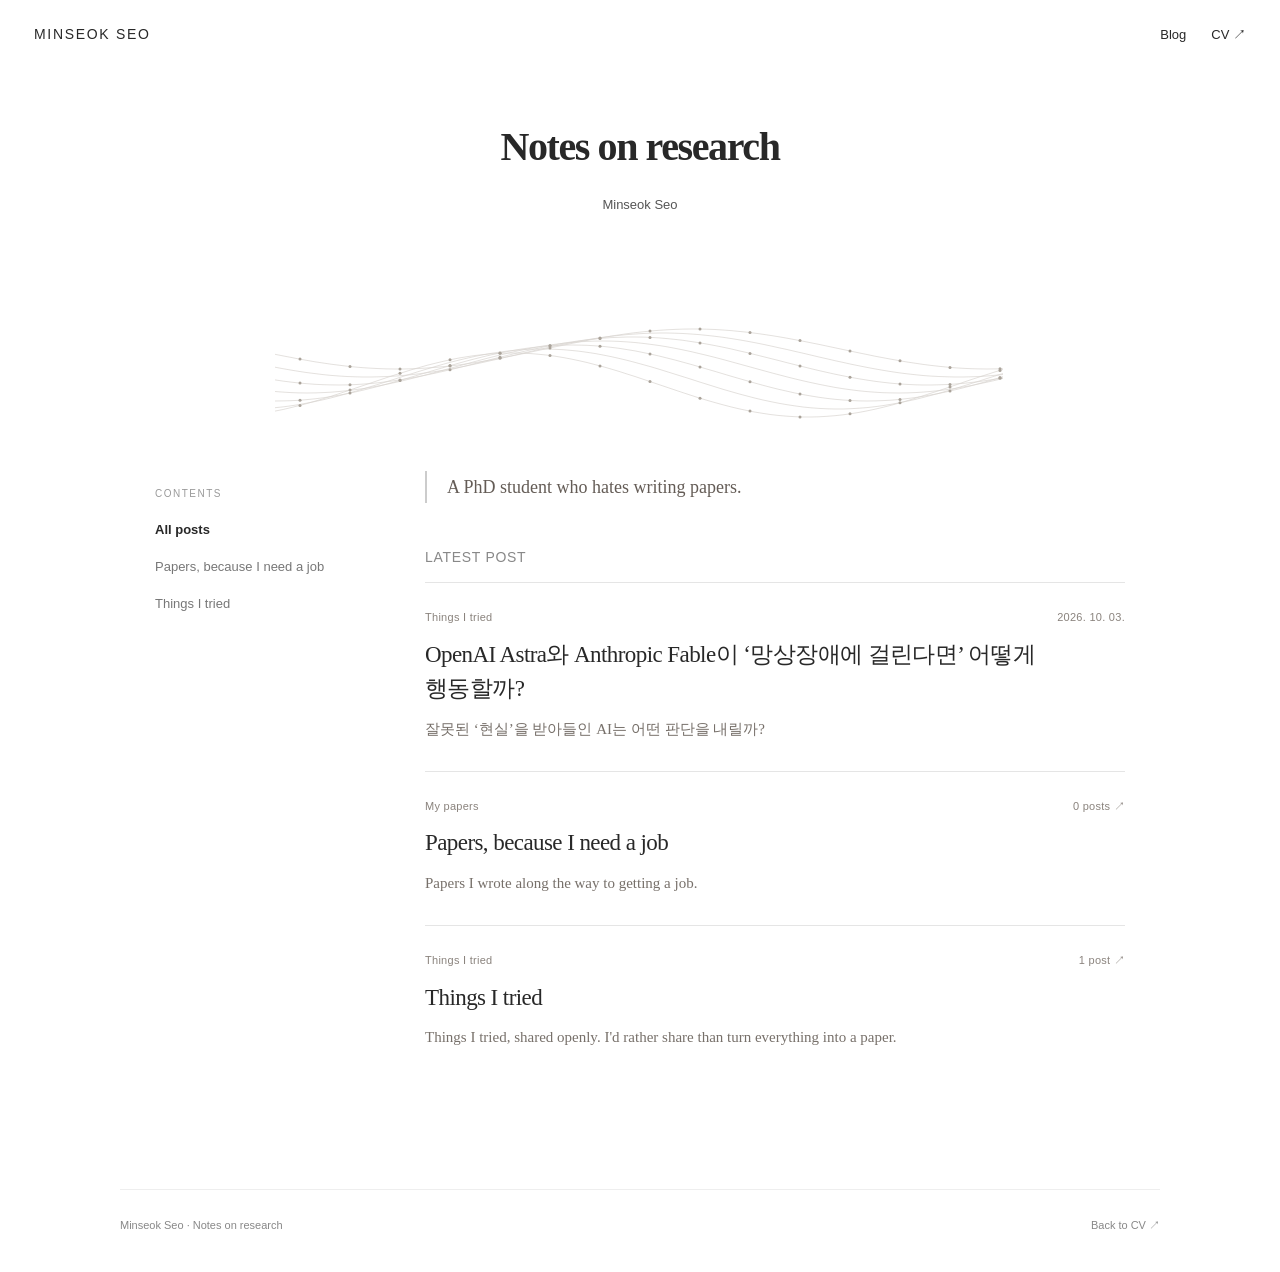
==== commit dcf0ed86: "Complete first blog post with image comparisons and pending demo reviews" ====
--- a/blog/index.html
+++ b/blog/index.html
@@ -1,3 +1,3 @@
 <!doctype html>
 <html lang="ko"><head><meta charset="utf-8"><meta name="viewport" content="width=device-width, initial-scale=1"><title>Blog | Minseok Seo</title><meta name="description" content="A PhD student who hates writing papers."><link rel="canonical" href="https://seominseok0429.github.io/blog/"><link rel="stylesheet" href="/blog/style.css"></head>
-<body><header class="topbar"><a class="wordmark" href="/blog/">MINSEOK SEO</a><nav class="toplinks" aria-label="주 탐색"><a href="/blog/">Blog</a><a href="/">CV ↗</a></nav></header><main><div class="hero"><h1>Notes on research</h1><p class="byline">Minseok Seo</p></div><svg class="sketch" viewBox="0 0 780 155" aria-hidden="true"><polyline points="25.0,80.3 33.0,81.9 41.0,83.4 49.0,85.0 57.0,86.4 65.0,87.8 73.0,89.0 81.0,90.2 89.0,91.2 97.0,92.2 105.0,93.0 113.0,93.7 121.0,94.2 129.0,94.6 137.0,94.9 145.0,95.0 153.0,95.0 161.0,94.8 169.0,94.5 177.0,94.0 185.0,93.4 193.0,92.7 201.0,91.9 209.0,90.9 217.0,89.8 225.0,88.6 233.0,87.3 241.0,85.9 249.0,84.5 257.0,82.9 265.0,81.3 273.0,79.7 281.0,78.0 289.0,76.3 297.0,74.6 305.0,72.9 313.0,71.3 321.0,69.6 329.0,68.0 337.0,66.4 345.0,64.9 353.0,63.5 361.0,62.1 369.0,60.9 377.0,59.7 385.0,58.7 393.0,57.8 401.0,57.0 409.0,56.3 417.0,55.8 425.0,55.4 433.0,55.1 441.0,55.0 449.0,55.0 457.0,55.2 465.0,55.5 473.0,56.0 481.0,56.6 489.0,57.4 497.0,58.2 505.0,59.2 513.0,60.3 521.0,61.5 529.0,62.8 537.0,64.2 545.0,65.7 553.0,67.2 561.0,68.8 569.0,70.4 577.0,72.1 585.0,73.8 593.0,75.5 601.0,77.2 609.0,78.9 617.0,80.5 625.0,82.2 633.0,83.7 641.0,85.2 649.0,86.6 657.0,88.0 665.0,89.2 673.0,90.4 681.0,91.4 689.0,92.3 697.0,93.1 705.0,93.8 713.0,94.3 721.0,94.7 729.0,94.9 737.0,95.0 745.0,94.9 753.0,94.8" fill="none" stroke="#d9d5d0" stroke-width=".7"/><polyline points="25.0,93.2 33.0,94.7 41.0,96.1 49.0,97.4 57.0,98.6 65.0,99.6 73.0,100.6 81.0,101.4 89.0,102.0 97.0,102.5 105.0,102.8 113.0,103.0 121.0,103.0 129.0,102.8 137.0,102.5 145.0,102.1 153.0,101.5 161.0,100.7 169.0,99.8 177.0,98.7 185.0,97.6 193.0,96.3 201.0,94.9 209.0,93.4 217.0,91.8 225.0,90.1 233.0,88.4 241.0,86.6 249.0,84.8 257.0,82.9 265.0,81.1 273.0,79.2 281.0,77.3 289.0,75.5 297.0,73.7 305.0,72.0 313.0,70.3 321.0,68.7 329.0,67.2 337.0,65.8 345.0,64.5 353.0,63.3 361.0,62.3 369.0,61.4 377.0,60.6 385.0,60.0 393.0,59.5 401.0,59.2 409.0,59.0 417.0,59.0 425.0,59.2 433.0,59.5 441.0,60.0 449.0,60.6 457.0,61.4 465.0,62.3 473.0,63.3 481.0,64.5 489.0,65.8 497.0,67.2 505.0,68.7 513.0,70.3 521.0,72.0 529.0,73.8 537.0,75.5 545.0,77.4 553.0,79.2 561.0,81.1 569.0,83.0 577.0,84.8 585.0,86.7 593.0,88.4 601.0,90.2 609.0,91.8 617.0,93.4 625.0,94.9 633.0,96.3 641.0,97.6 649.0,98.8 657.0,99.8 665.0,100.7 673.0,101.5 681.0,102.1 689.0,102.5 697.0,102.8 705.0,103.0 713.0,103.0 721.0,102.8 729.0,102.5 737.0,102.0 745.0,101.3 753.0,100.5" fill="none" stroke="#d9d5d0" stroke-width=".7"/><polyline points="25.0,105.9 33.0,107.1 41.0,108.1 49.0,109.0 57.0,109.7 65.0,110.3 73.0,110.7 81.0,110.9 89.0,111.0 97.0,110.9 105.0,110.6 113.0,110.1 121.0,109.5 129.0,108.7 137.0,107.7 145.0,106.6 153.0,105.4 161.0,104.0 169.0,102.5 177.0,100.9 185.0,99.2 193.0,97.4 201.0,95.5 209.0,93.6 217.0,91.6 225.0,89.6 233.0,87.5 241.0,85.5 249.0,83.5 257.0,81.5 265.0,79.5 273.0,77.6 281.0,75.8 289.0,74.0 297.0,72.3 305.0,70.8 313.0,69.3 321.0,68.0 329.0,66.8 337.0,65.8 345.0,64.9 353.0,64.2 361.0,63.6 369.0,63.3 377.0,63.0 385.0,63.0 393.0,63.1 401.0,63.4 409.0,63.9 417.0,64.6 425.0,65.4 433.0,66.3 441.0,67.5 449.0,68.7 457.0,70.1 465.0,71.6 473.0,73.2 481.0,74.9 489.0,76.8 497.0,78.6 505.0,80.6 513.0,82.6 521.0,84.6 529.0,86.6 537.0,88.7 545.0,90.7 553.0,92.7 561.0,94.7 569.0,96.6 577.0,98.4 585.0,100.2 593.0,101.8 601.0,103.4 609.0,104.8 617.0,106.1 625.0,107.3 633.0,108.3 641.0,109.2 649.0,109.9 657.0,110.4 665.0,110.8 673.0,111.0 681.0,111.0 689.0,110.8 697.0,110.5 705.0,110.0 713.0,109.4 721.0,108.5 729.0,107.6 737.0,106.4 745.0,105.2 753.0,103.8" fill="none" stroke="#d9d5d0" stroke-width=".7"/><polyline points="25.0,117.5 33.0,118.1 41.0,118.6 49.0,118.9 57.0,119.0 65.0,118.9 73.0,118.6 81.0,118.2 89.0,117.5 97.0,116.7 105.0,115.7 113.0,114.6 121.0,113.3 129.0,111.8 137.0,110.2 145.0,108.5 153.0,106.7 161.0,104.7 169.0,102.7 177.0,100.6 185.0,98.5 193.0,96.3 201.0,94.1 209.0,91.9 217.0,89.7 225.0,87.5 233.0,85.4 241.0,83.3 249.0,81.3 257.0,79.4 265.0,77.5 273.0,75.8 281.0,74.2 289.0,72.7 297.0,71.4 305.0,70.3 313.0,69.3 321.0,68.5 329.0,67.8 337.0,67.4 345.0,67.1 353.0,67.0 361.0,67.1 369.0,67.4 377.0,67.9 385.0,68.5 393.0,69.4 401.0,70.4 409.0,71.5 417.0,72.8 425.0,74.3 433.0,75.9 441.0,77.6 449.0,79.5 457.0,81.4 465.0,83.4 473.0,85.5 481.0,87.7 489.0,89.9 497.0,92.1 505.0,94.3 513.0,96.5 521.0,98.7 529.0,100.8 537.0,102.9 545.0,104.9 553.0,106.8 561.0,108.6 569.0,110.3 577.0,111.9 585.0,113.4 593.0,114.7 601.0,115.8 609.0,116.8 617.0,117.6 625.0,118.2 633.0,118.7 641.0,118.9 649.0,119.0 657.0,118.9 665.0,118.6 673.0,118.1 681.0,117.4 689.0,116.6 697.0,115.6 705.0,114.4 713.0,113.0 721.0,111.6 729.0,109.9 737.0,108.2 745.0,106.4 753.0,104.4" fill="none" stroke="#d9d5d0" stroke-width=".7"/><polyline points="25.0,127.0 33.0,126.9 41.0,126.7 49.0,126.3 57.0,125.6 65.0,124.8 73.0,123.8 81.0,122.6 89.0,121.2 97.0,119.7 105.0,118.0 113.0,116.2 121.0,114.2 129.0,112.2 137.0,110.0 145.0,107.8 153.0,105.5 161.0,103.2 169.0,100.8 177.0,98.4 185.0,96.0 193.0,93.7 201.0,91.4 209.0,89.1 217.0,86.9 225.0,84.8 233.0,82.8 241.0,80.9 249.0,79.2 257.0,77.6 265.0,76.1 273.0,74.8 281.0,73.7 289.0,72.8 297.0,72.0 305.0,71.5 313.0,71.1 321.0,71.0 329.0,71.1 337.0,71.3 345.0,71.8 353.0,72.4 361.0,73.3 369.0,74.3 377.0,75.6 385.0,76.9 393.0,78.5 401.0,80.2 409.0,82.0 417.0,84.0 425.0,86.0 433.0,88.2 441.0,90.4 449.0,92.7 457.0,95.1 465.0,97.4 473.0,99.8 481.0,102.2 489.0,104.5 497.0,106.8 505.0,109.1 513.0,111.3 521.0,113.4 529.0,115.4 537.0,117.2 545.0,119.0 553.0,120.6 561.0,122.0 569.0,123.3 577.0,124.4 585.0,125.3 593.0,126.0 601.0,126.5 609.0,126.9 617.0,127.0 625.0,126.9 633.0,126.6 641.0,126.2 649.0,125.5 657.0,124.6 665.0,123.6 673.0,122.3 681.0,120.9 689.0,119.4 697.0,117.7 705.0,115.8 713.0,113.9 721.0,111.8 729.0,109.6 737.0,107.4 745.0,105.1 753.0,102.7" fill="none" stroke="#d9d5d0" stroke-width=".7"/><polyline points="25.0,133.7 33.0,132.9 41.0,131.8 49.0,130.6 57.0,129.1 65.0,127.5 73.0,125.8 81.0,123.9 89.0,121.8 97.0,119.6 105.0,117.4 113.0,115.0 121.0,112.5 129.0,110.1 137.0,107.5 145.0,105.0 153.0,102.4 161.0,99.9 169.0,97.4 177.0,95.0 185.0,92.6 193.0,90.3 201.0,88.1 209.0,86.1 217.0,84.2 225.0,82.4 233.0,80.8 241.0,79.4 249.0,78.2 257.0,77.1 265.0,76.3 273.0,75.6 281.0,75.2 289.0,75.0 297.0,75.0 305.0,75.3 313.0,75.7 321.0,76.4 329.0,77.2 337.0,78.3 345.0,79.5 353.0,81.0 361.0,82.6 369.0,84.4 377.0,86.3 385.0,88.4 393.0,90.6 401.0,92.8 409.0,95.2 417.0,97.7 425.0,100.2 433.0,102.7 441.0,105.2 449.0,107.8 457.0,110.3 465.0,112.8 473.0,115.3 481.0,117.6 489.0,119.9 497.0,122.0 505.0,124.1 513.0,126.0 521.0,127.7 529.0,129.3 537.0,130.7 545.0,131.9 553.0,133.0 561.0,133.8 569.0,134.4 577.0,134.8 585.0,135.0 593.0,135.0 601.0,134.7 609.0,134.2 617.0,133.6 625.0,132.7 633.0,131.6 641.0,130.3 649.0,128.9 657.0,127.2 665.0,125.5 673.0,123.5 681.0,121.4 689.0,119.3 697.0,117.0 705.0,114.6 713.0,112.1 721.0,109.6 729.0,107.1 737.0,104.5 745.0,102.0 753.0,99.5" fill="none" stroke="#d9d5d0" stroke-width=".7"/><polyline points="25.0,137.1 33.0,135.5 41.0,133.6 49.0,131.6 57.0,129.5 65.0,127.2 73.0,124.8 81.0,122.3 89.0,119.7 97.0,117.0 105.0,114.3 113.0,111.6 121.0,108.9 129.0,106.2 137.0,103.5 145.0,100.9 153.0,98.4 161.0,95.9 169.0,93.6 177.0,91.3 185.0,89.3 193.0,87.4 201.0,85.6 209.0,84.0 217.0,82.7 225.0,81.5 233.0,80.6 241.0,79.8 249.0,79.3 257.0,79.1 265.0,79.0 273.0,79.2 281.0,79.6 289.0,80.3 297.0,81.1 305.0,82.2 313.0,83.5 321.0,85.0 329.0,86.7 337.0,88.5 345.0,90.6 353.0,92.7 361.0,95.0 369.0,97.4 377.0,100.0 385.0,102.5 393.0,105.2 401.0,107.9 409.0,110.6 417.0,113.3 425.0,116.0 433.0,118.7 441.0,121.3 449.0,123.9 457.0,126.3 465.0,128.6 473.0,130.8 481.0,132.9 489.0,134.8 497.0,136.5 505.0,138.1 513.0,139.4 521.0,140.6 529.0,141.5 537.0,142.2 545.0,142.7 553.0,143.0 561.0,143.0 569.0,142.8 577.0,142.3 585.0,141.7 593.0,140.8 601.0,139.7 609.0,138.4 617.0,136.9 625.0,135.2 633.0,133.3 641.0,131.3 649.0,129.1 657.0,126.8 665.0,124.3 673.0,121.8 681.0,119.2 689.0,116.6 697.0,113.9 705.0,111.2 713.0,108.4 721.0,105.7 729.0,103.1 737.0,100.5 745.0,97.9 753.0,95.5" fill="none" stroke="#d9d5d0" stroke-width=".7"/><circle cx="50" cy="85.1" r="1.5" fill="#aaa39a"/><circle cx="50" cy="109.1" r="1.5" fill="#aaa39a"/><circle cx="50" cy="126.2" r="1.5" fill="#aaa39a"/><circle cx="50" cy="131.4" r="1.5" fill="#aaa39a"/><circle cx="100" cy="92.5" r="1.5" fill="#aaa39a"/><circle cx="100" cy="110.8" r="1.5" fill="#aaa39a"/><circle cx="100" cy="119.0" r="1.5" fill="#aaa39a"/><circle cx="100" cy="116.0" r="1.5" fill="#aaa39a"/><circle cx="150" cy="95.0" r="1.5" fill="#aaa39a"/><circle cx="150" cy="105.9" r="1.5" fill="#aaa39a"/><circle cx="150" cy="106.4" r="1.5" fill="#aaa39a"/><circle cx="150" cy="99.3" r="1.5" fill="#aaa39a"/><circle cx="200" cy="92.0" r="1.5" fill="#aaa39a"/><circle cx="200" cy="95.8" r="1.5" fill="#aaa39a"/><circle cx="200" cy="91.6" r="1.5" fill="#aaa39a"/><circle cx="200" cy="85.8" r="1.5" fill="#aaa39a"/><circle cx="250" cy="84.3" r="1.5" fill="#aaa39a"/><circle cx="250" cy="83.2" r="1.5" fill="#aaa39a"/><circle cx="250" cy="79.0" r="1.5" fill="#aaa39a"/><circle cx="250" cy="79.3" r="1.5" fill="#aaa39a"/><circle cx="300" cy="74.0" r="1.5" fill="#aaa39a"/><circle cx="300" cy="71.7" r="1.5" fill="#aaa39a"/><circle cx="300" cy="71.8" r="1.5" fill="#aaa39a"/><circle cx="300" cy="81.5" r="1.5" fill="#aaa39a"/><circle cx="350" cy="64.0" r="1.5" fill="#aaa39a"/><circle cx="350" cy="64.4" r="1.5" fill="#aaa39a"/><circle cx="350" cy="72.2" r="1.5" fill="#aaa39a"/><circle cx="350" cy="91.9" r="1.5" fill="#aaa39a"/><circle cx="400" cy="57.1" r="1.5" fill="#aaa39a"/><circle cx="400" cy="63.4" r="1.5" fill="#aaa39a"/><circle cx="400" cy="80.0" r="1.5" fill="#aaa39a"/><circle cx="400" cy="107.6" r="1.5" fill="#aaa39a"/><circle cx="450" cy="55.1" r="1.5" fill="#aaa39a"/><circle cx="450" cy="68.9" r="1.5" fill="#aaa39a"/><circle cx="450" cy="93.0" r="1.5" fill="#aaa39a"/><circle cx="450" cy="124.2" r="1.5" fill="#aaa39a"/><circle cx="500" cy="58.6" r="1.5" fill="#aaa39a"/><circle cx="500" cy="79.4" r="1.5" fill="#aaa39a"/><circle cx="500" cy="107.7" r="1.5" fill="#aaa39a"/><circle cx="500" cy="137.1" r="1.5" fill="#aaa39a"/><circle cx="550" cy="66.6" r="1.5" fill="#aaa39a"/><circle cx="550" cy="92.0" r="1.5" fill="#aaa39a"/><circle cx="550" cy="120.0" r="1.5" fill="#aaa39a"/><circle cx="550" cy="142.9" r="1.5" fill="#aaa39a"/><circle cx="600" cy="77.0" r="1.5" fill="#aaa39a"/><circle cx="600" cy="103.2" r="1.5" fill="#aaa39a"/><circle cx="600" cy="126.5" r="1.5" fill="#aaa39a"/><circle cx="600" cy="139.8" r="1.5" fill="#aaa39a"/><circle cx="650" cy="86.8" r="1.5" fill="#aaa39a"/><circle cx="650" cy="109.9" r="1.5" fill="#aaa39a"/><circle cx="650" cy="125.4" r="1.5" fill="#aaa39a"/><circle cx="650" cy="128.8" r="1.5" fill="#aaa39a"/><circle cx="700" cy="93.4" r="1.5" fill="#aaa39a"/><circle cx="700" cy="110.4" r="1.5" fill="#aaa39a"/><circle cx="700" cy="117.0" r="1.5" fill="#aaa39a"/><circle cx="700" cy="112.9" r="1.5" fill="#aaa39a"/><circle cx="750" cy="94.8" r="1.5" fill="#aaa39a"/><circle cx="750" cy="104.3" r="1.5" fill="#aaa39a"/><circle cx="750" cy="103.6" r="1.5" fill="#aaa39a"/><circle cx="750" cy="96.4" r="1.5" fill="#aaa39a"/></svg><div class="layout"><aside class="sidebar"><nav aria-label="블로그 카테고리"><p class="sidebar-label">CONTENTS</p><a href="/blog/" aria-current="page">All posts</a><a href="/blog/my-papers/">Papers, because I need a job</a><a href="/blog/open-experiments/">Things I tried</a></nav></aside><div><p class="introduction" lang="en">A PhD student who hates writing papers.</p><h2 style="font-size:14px;font-family:sans-serif;font-weight:400;color:#888;letter-spacing:.05em;">LATEST POST</h2><a class="category-row" href="/blog/posts/when-ai-believes-a-false-reality/"><div class="row-meta"><span>Things I tried · 작성 중</span><time datetime="2026-10-03">2026. 10. 03.</time></div><h2>OpenAI Astra와 Anthropic Fable이 ‘망상장애에 걸린다면’ 어떻게 행동할까?</h2><p>잘못된 ‘현실’을 받아들인 AI는 어떤 판단을 내릴까?</p></a><a class="category-row" href="/blog/my-papers/"><div class="row-meta"><span>My papers</span><span>0 posts ↗</span></div><h2>Papers, because I need a job</h2><p>Papers I wrote along the way to getting a job.</p></a><a class="category-row" href="/blog/open-experiments/"><div class="row-meta"><span>Things I tried</span><span>1 post ↗</span></div><h2>Things I tried</h2><p>Things I tried, shared openly. I'd rather share than turn everything into a paper.</p></a></div></div></main><footer class="footer"><span>Minseok Seo · Notes on research</span><a href="/">Back to CV ↗</a></footer></body></html>+<body><header class="topbar"><a class="wordmark" href="/blog/">MINSEOK SEO</a><nav class="toplinks" aria-label="주 탐색"><a href="/blog/">Blog</a><a href="/">CV ↗</a></nav></header><main><div class="hero"><h1>Notes on research</h1><p class="byline">Minseok Seo</p></div><svg class="sketch" viewBox="0 0 780 155" aria-hidden="true"><polyline points="25.0,80.3 33.0,81.9 41.0,83.4 49.0,85.0 57.0,86.4 65.0,87.8 73.0,89.0 81.0,90.2 89.0,91.2 97.0,92.2 105.0,93.0 113.0,93.7 121.0,94.2 129.0,94.6 137.0,94.9 145.0,95.0 153.0,95.0 161.0,94.8 169.0,94.5 177.0,94.0 185.0,93.4 193.0,92.7 201.0,91.9 209.0,90.9 217.0,89.8 225.0,88.6 233.0,87.3 241.0,85.9 249.0,84.5 257.0,82.9 265.0,81.3 273.0,79.7 281.0,78.0 289.0,76.3 297.0,74.6 305.0,72.9 313.0,71.3 321.0,69.6 329.0,68.0 337.0,66.4 345.0,64.9 353.0,63.5 361.0,62.1 369.0,60.9 377.0,59.7 385.0,58.7 393.0,57.8 401.0,57.0 409.0,56.3 417.0,55.8 425.0,55.4 433.0,55.1 441.0,55.0 449.0,55.0 457.0,55.2 465.0,55.5 473.0,56.0 481.0,56.6 489.0,57.4 497.0,58.2 505.0,59.2 513.0,60.3 521.0,61.5 529.0,62.8 537.0,64.2 545.0,65.7 553.0,67.2 561.0,68.8 569.0,70.4 577.0,72.1 585.0,73.8 593.0,75.5 601.0,77.2 609.0,78.9 617.0,80.5 625.0,82.2 633.0,83.7 641.0,85.2 649.0,86.6 657.0,88.0 665.0,89.2 673.0,90.4 681.0,91.4 689.0,92.3 697.0,93.1 705.0,93.8 713.0,94.3 721.0,94.7 729.0,94.9 737.0,95.0 745.0,94.9 753.0,94.8" fill="none" stroke="#d9d5d0" stroke-width=".7"/><polyline points="25.0,93.2 33.0,94.7 41.0,96.1 49.0,97.4 57.0,98.6 65.0,99.6 73.0,100.6 81.0,101.4 89.0,102.0 97.0,102.5 105.0,102.8 113.0,103.0 121.0,103.0 129.0,102.8 137.0,102.5 145.0,102.1 153.0,101.5 161.0,100.7 169.0,99.8 177.0,98.7 185.0,97.6 193.0,96.3 201.0,94.9 209.0,93.4 217.0,91.8 225.0,90.1 233.0,88.4 241.0,86.6 249.0,84.8 257.0,82.9 265.0,81.1 273.0,79.2 281.0,77.3 289.0,75.5 297.0,73.7 305.0,72.0 313.0,70.3 321.0,68.7 329.0,67.2 337.0,65.8 345.0,64.5 353.0,63.3 361.0,62.3 369.0,61.4 377.0,60.6 385.0,60.0 393.0,59.5 401.0,59.2 409.0,59.0 417.0,59.0 425.0,59.2 433.0,59.5 441.0,60.0 449.0,60.6 457.0,61.4 465.0,62.3 473.0,63.3 481.0,64.5 489.0,65.8 497.0,67.2 505.0,68.7 513.0,70.3 521.0,72.0 529.0,73.8 537.0,75.5 545.0,77.4 553.0,79.2 561.0,81.1 569.0,83.0 577.0,84.8 585.0,86.7 593.0,88.4 601.0,90.2 609.0,91.8 617.0,93.4 625.0,94.9 633.0,96.3 641.0,97.6 649.0,98.8 657.0,99.8 665.0,100.7 673.0,101.5 681.0,102.1 689.0,102.5 697.0,102.8 705.0,103.0 713.0,103.0 721.0,102.8 729.0,102.5 737.0,102.0 745.0,101.3 753.0,100.5" fill="none" stroke="#d9d5d0" stroke-width=".7"/><polyline points="25.0,105.9 33.0,107.1 41.0,108.1 49.0,109.0 57.0,109.7 65.0,110.3 73.0,110.7 81.0,110.9 89.0,111.0 97.0,110.9 105.0,110.6 113.0,110.1 121.0,109.5 129.0,108.7 137.0,107.7 145.0,106.6 153.0,105.4 161.0,104.0 169.0,102.5 177.0,100.9 185.0,99.2 193.0,97.4 201.0,95.5 209.0,93.6 217.0,91.6 225.0,89.6 233.0,87.5 241.0,85.5 249.0,83.5 257.0,81.5 265.0,79.5 273.0,77.6 281.0,75.8 289.0,74.0 297.0,72.3 305.0,70.8 313.0,69.3 321.0,68.0 329.0,66.8 337.0,65.8 345.0,64.9 353.0,64.2 361.0,63.6 369.0,63.3 377.0,63.0 385.0,63.0 393.0,63.1 401.0,63.4 409.0,63.9 417.0,64.6 425.0,65.4 433.0,66.3 441.0,67.5 449.0,68.7 457.0,70.1 465.0,71.6 473.0,73.2 481.0,74.9 489.0,76.8 497.0,78.6 505.0,80.6 513.0,82.6 521.0,84.6 529.0,86.6 537.0,88.7 545.0,90.7 553.0,92.7 561.0,94.7 569.0,96.6 577.0,98.4 585.0,100.2 593.0,101.8 601.0,103.4 609.0,104.8 617.0,106.1 625.0,107.3 633.0,108.3 641.0,109.2 649.0,109.9 657.0,110.4 665.0,110.8 673.0,111.0 681.0,111.0 689.0,110.8 697.0,110.5 705.0,110.0 713.0,109.4 721.0,108.5 729.0,107.6 737.0,106.4 745.0,105.2 753.0,103.8" fill="none" stroke="#d9d5d0" stroke-width=".7"/><polyline points="25.0,117.5 33.0,118.1 41.0,118.6 49.0,118.9 57.0,119.0 65.0,118.9 73.0,118.6 81.0,118.2 89.0,117.5 97.0,116.7 105.0,115.7 113.0,114.6 121.0,113.3 129.0,111.8 137.0,110.2 145.0,108.5 153.0,106.7 161.0,104.7 169.0,102.7 177.0,100.6 185.0,98.5 193.0,96.3 201.0,94.1 209.0,91.9 217.0,89.7 225.0,87.5 233.0,85.4 241.0,83.3 249.0,81.3 257.0,79.4 265.0,77.5 273.0,75.8 281.0,74.2 289.0,72.7 297.0,71.4 305.0,70.3 313.0,69.3 321.0,68.5 329.0,67.8 337.0,67.4 345.0,67.1 353.0,67.0 361.0,67.1 369.0,67.4 377.0,67.9 385.0,68.5 393.0,69.4 401.0,70.4 409.0,71.5 417.0,72.8 425.0,74.3 433.0,75.9 441.0,77.6 449.0,79.5 457.0,81.4 465.0,83.4 473.0,85.5 481.0,87.7 489.0,89.9 497.0,92.1 505.0,94.3 513.0,96.5 521.0,98.7 529.0,100.8 537.0,102.9 545.0,104.9 553.0,106.8 561.0,108.6 569.0,110.3 577.0,111.9 585.0,113.4 593.0,114.7 601.0,115.8 609.0,116.8 617.0,117.6 625.0,118.2 633.0,118.7 641.0,118.9 649.0,119.0 657.0,118.9 665.0,118.6 673.0,118.1 681.0,117.4 689.0,116.6 697.0,115.6 705.0,114.4 713.0,113.0 721.0,111.6 729.0,109.9 737.0,108.2 745.0,106.4 753.0,104.4" fill="none" stroke="#d9d5d0" stroke-width=".7"/><polyline points="25.0,127.0 33.0,126.9 41.0,126.7 49.0,126.3 57.0,125.6 65.0,124.8 73.0,123.8 81.0,122.6 89.0,121.2 97.0,119.7 105.0,118.0 113.0,116.2 121.0,114.2 129.0,112.2 137.0,110.0 145.0,107.8 153.0,105.5 161.0,103.2 169.0,100.8 177.0,98.4 185.0,96.0 193.0,93.7 201.0,91.4 209.0,89.1 217.0,86.9 225.0,84.8 233.0,82.8 241.0,80.9 249.0,79.2 257.0,77.6 265.0,76.1 273.0,74.8 281.0,73.7 289.0,72.8 297.0,72.0 305.0,71.5 313.0,71.1 321.0,71.0 329.0,71.1 337.0,71.3 345.0,71.8 353.0,72.4 361.0,73.3 369.0,74.3 377.0,75.6 385.0,76.9 393.0,78.5 401.0,80.2 409.0,82.0 417.0,84.0 425.0,86.0 433.0,88.2 441.0,90.4 449.0,92.7 457.0,95.1 465.0,97.4 473.0,99.8 481.0,102.2 489.0,104.5 497.0,106.8 505.0,109.1 513.0,111.3 521.0,113.4 529.0,115.4 537.0,117.2 545.0,119.0 553.0,120.6 561.0,122.0 569.0,123.3 577.0,124.4 585.0,125.3 593.0,126.0 601.0,126.5 609.0,126.9 617.0,127.0 625.0,126.9 633.0,126.6 641.0,126.2 649.0,125.5 657.0,124.6 665.0,123.6 673.0,122.3 681.0,120.9 689.0,119.4 697.0,117.7 705.0,115.8 713.0,113.9 721.0,111.8 729.0,109.6 737.0,107.4 745.0,105.1 753.0,102.7" fill="none" stroke="#d9d5d0" stroke-width=".7"/><polyline points="25.0,133.7 33.0,132.9 41.0,131.8 49.0,130.6 57.0,129.1 65.0,127.5 73.0,125.8 81.0,123.9 89.0,121.8 97.0,119.6 105.0,117.4 113.0,115.0 121.0,112.5 129.0,110.1 137.0,107.5 145.0,105.0 153.0,102.4 161.0,99.9 169.0,97.4 177.0,95.0 185.0,92.6 193.0,90.3 201.0,88.1 209.0,86.1 217.0,84.2 225.0,82.4 233.0,80.8 241.0,79.4 249.0,78.2 257.0,77.1 265.0,76.3 273.0,75.6 281.0,75.2 289.0,75.0 297.0,75.0 305.0,75.3 313.0,75.7 321.0,76.4 329.0,77.2 337.0,78.3 345.0,79.5 353.0,81.0 361.0,82.6 369.0,84.4 377.0,86.3 385.0,88.4 393.0,90.6 401.0,92.8 409.0,95.2 417.0,97.7 425.0,100.2 433.0,102.7 441.0,105.2 449.0,107.8 457.0,110.3 465.0,112.8 473.0,115.3 481.0,117.6 489.0,119.9 497.0,122.0 505.0,124.1 513.0,126.0 521.0,127.7 529.0,129.3 537.0,130.7 545.0,131.9 553.0,133.0 561.0,133.8 569.0,134.4 577.0,134.8 585.0,135.0 593.0,135.0 601.0,134.7 609.0,134.2 617.0,133.6 625.0,132.7 633.0,131.6 641.0,130.3 649.0,128.9 657.0,127.2 665.0,125.5 673.0,123.5 681.0,121.4 689.0,119.3 697.0,117.0 705.0,114.6 713.0,112.1 721.0,109.6 729.0,107.1 737.0,104.5 745.0,102.0 753.0,99.5" fill="none" stroke="#d9d5d0" stroke-width=".7"/><polyline points="25.0,137.1 33.0,135.5 41.0,133.6 49.0,131.6 57.0,129.5 65.0,127.2 73.0,124.8 81.0,122.3 89.0,119.7 97.0,117.0 105.0,114.3 113.0,111.6 121.0,108.9 129.0,106.2 137.0,103.5 145.0,100.9 153.0,98.4 161.0,95.9 169.0,93.6 177.0,91.3 185.0,89.3 193.0,87.4 201.0,85.6 209.0,84.0 217.0,82.7 225.0,81.5 233.0,80.6 241.0,79.8 249.0,79.3 257.0,79.1 265.0,79.0 273.0,79.2 281.0,79.6 289.0,80.3 297.0,81.1 305.0,82.2 313.0,83.5 321.0,85.0 329.0,86.7 337.0,88.5 345.0,90.6 353.0,92.7 361.0,95.0 369.0,97.4 377.0,100.0 385.0,102.5 393.0,105.2 401.0,107.9 409.0,110.6 417.0,113.3 425.0,116.0 433.0,118.7 441.0,121.3 449.0,123.9 457.0,126.3 465.0,128.6 473.0,130.8 481.0,132.9 489.0,134.8 497.0,136.5 505.0,138.1 513.0,139.4 521.0,140.6 529.0,141.5 537.0,142.2 545.0,142.7 553.0,143.0 561.0,143.0 569.0,142.8 577.0,142.3 585.0,141.7 593.0,140.8 601.0,139.7 609.0,138.4 617.0,136.9 625.0,135.2 633.0,133.3 641.0,131.3 649.0,129.1 657.0,126.8 665.0,124.3 673.0,121.8 681.0,119.2 689.0,116.6 697.0,113.9 705.0,111.2 713.0,108.4 721.0,105.7 729.0,103.1 737.0,100.5 745.0,97.9 753.0,95.5" fill="none" stroke="#d9d5d0" stroke-width=".7"/><circle cx="50" cy="85.1" r="1.5" fill="#aaa39a"/><circle cx="50" cy="109.1" r="1.5" fill="#aaa39a"/><circle cx="50" cy="126.2" r="1.5" fill="#aaa39a"/><circle cx="50" cy="131.4" r="1.5" fill="#aaa39a"/><circle cx="100" cy="92.5" r="1.5" fill="#aaa39a"/><circle cx="100" cy="110.8" r="1.5" fill="#aaa39a"/><circle cx="100" cy="119.0" r="1.5" fill="#aaa39a"/><circle cx="100" cy="116.0" r="1.5" fill="#aaa39a"/><circle cx="150" cy="95.0" r="1.5" fill="#aaa39a"/><circle cx="150" cy="105.9" r="1.5" fill="#aaa39a"/><circle cx="150" cy="106.4" r="1.5" fill="#aaa39a"/><circle cx="150" cy="99.3" r="1.5" fill="#aaa39a"/><circle cx="200" cy="92.0" r="1.5" fill="#aaa39a"/><circle cx="200" cy="95.8" r="1.5" fill="#aaa39a"/><circle cx="200" cy="91.6" r="1.5" fill="#aaa39a"/><circle cx="200" cy="85.8" r="1.5" fill="#aaa39a"/><circle cx="250" cy="84.3" r="1.5" fill="#aaa39a"/><circle cx="250" cy="83.2" r="1.5" fill="#aaa39a"/><circle cx="250" cy="79.0" r="1.5" fill="#aaa39a"/><circle cx="250" cy="79.3" r="1.5" fill="#aaa39a"/><circle cx="300" cy="74.0" r="1.5" fill="#aaa39a"/><circle cx="300" cy="71.7" r="1.5" fill="#aaa39a"/><circle cx="300" cy="71.8" r="1.5" fill="#aaa39a"/><circle cx="300" cy="81.5" r="1.5" fill="#aaa39a"/><circle cx="350" cy="64.0" r="1.5" fill="#aaa39a"/><circle cx="350" cy="64.4" r="1.5" fill="#aaa39a"/><circle cx="350" cy="72.2" r="1.5" fill="#aaa39a"/><circle cx="350" cy="91.9" r="1.5" fill="#aaa39a"/><circle cx="400" cy="57.1" r="1.5" fill="#aaa39a"/><circle cx="400" cy="63.4" r="1.5" fill="#aaa39a"/><circle cx="400" cy="80.0" r="1.5" fill="#aaa39a"/><circle cx="400" cy="107.6" r="1.5" fill="#aaa39a"/><circle cx="450" cy="55.1" r="1.5" fill="#aaa39a"/><circle cx="450" cy="68.9" r="1.5" fill="#aaa39a"/><circle cx="450" cy="93.0" r="1.5" fill="#aaa39a"/><circle cx="450" cy="124.2" r="1.5" fill="#aaa39a"/><circle cx="500" cy="58.6" r="1.5" fill="#aaa39a"/><circle cx="500" cy="79.4" r="1.5" fill="#aaa39a"/><circle cx="500" cy="107.7" r="1.5" fill="#aaa39a"/><circle cx="500" cy="137.1" r="1.5" fill="#aaa39a"/><circle cx="550" cy="66.6" r="1.5" fill="#aaa39a"/><circle cx="550" cy="92.0" r="1.5" fill="#aaa39a"/><circle cx="550" cy="120.0" r="1.5" fill="#aaa39a"/><circle cx="550" cy="142.9" r="1.5" fill="#aaa39a"/><circle cx="600" cy="77.0" r="1.5" fill="#aaa39a"/><circle cx="600" cy="103.2" r="1.5" fill="#aaa39a"/><circle cx="600" cy="126.5" r="1.5" fill="#aaa39a"/><circle cx="600" cy="139.8" r="1.5" fill="#aaa39a"/><circle cx="650" cy="86.8" r="1.5" fill="#aaa39a"/><circle cx="650" cy="109.9" r="1.5" fill="#aaa39a"/><circle cx="650" cy="125.4" r="1.5" fill="#aaa39a"/><circle cx="650" cy="128.8" r="1.5" fill="#aaa39a"/><circle cx="700" cy="93.4" r="1.5" fill="#aaa39a"/><circle cx="700" cy="110.4" r="1.5" fill="#aaa39a"/><circle cx="700" cy="117.0" r="1.5" fill="#aaa39a"/><circle cx="700" cy="112.9" r="1.5" fill="#aaa39a"/><circle cx="750" cy="94.8" r="1.5" fill="#aaa39a"/><circle cx="750" cy="104.3" r="1.5" fill="#aaa39a"/><circle cx="750" cy="103.6" r="1.5" fill="#aaa39a"/><circle cx="750" cy="96.4" r="1.5" fill="#aaa39a"/></svg><div class="layout"><aside class="sidebar"><nav aria-label="블로그 카테고리"><p class="sidebar-label">CONTENTS</p><a href="/blog/" aria-current="page">All posts</a><a href="/blog/my-papers/">Papers, because I need a job</a><a href="/blog/open-experiments/">Things I tried</a></nav></aside><div><p class="introduction" lang="en">A PhD student who hates writing papers.</p><h2 style="font-size:14px;font-family:sans-serif;font-weight:400;color:#888;letter-spacing:.05em;">LATEST POST</h2><a class="category-row" href="/blog/posts/when-ai-believes-a-false-reality/"><div class="row-meta"><span>Things I tried</span><time datetime="2026-10-03">2026. 10. 03.</time></div><h2>OpenAI Astra와 Anthropic Fable이 ‘망상장애에 걸린다면’ 어떻게 행동할까?</h2><p>잘못된 ‘현실’을 받아들인 AI는 어떤 판단을 내릴까?</p></a><a class="category-row" href="/blog/my-papers/"><div class="row-meta"><span>My papers</span><span>0 posts ↗</span></div><h2>Papers, because I need a job</h2><p>Papers I wrote along the way to getting a job.</p></a><a class="category-row" href="/blog/open-experiments/"><div class="row-meta"><span>Things I tried</span><span>1 post ↗</span></div><h2>Things I tried</h2><p>Things I tried, shared openly. I'd rather share than turn everything into a paper.</p></a></div></div></main><footer class="footer"><span>Minseok Seo · Notes on research</span><a href="/">Back to CV ↗</a></footer></body></html>
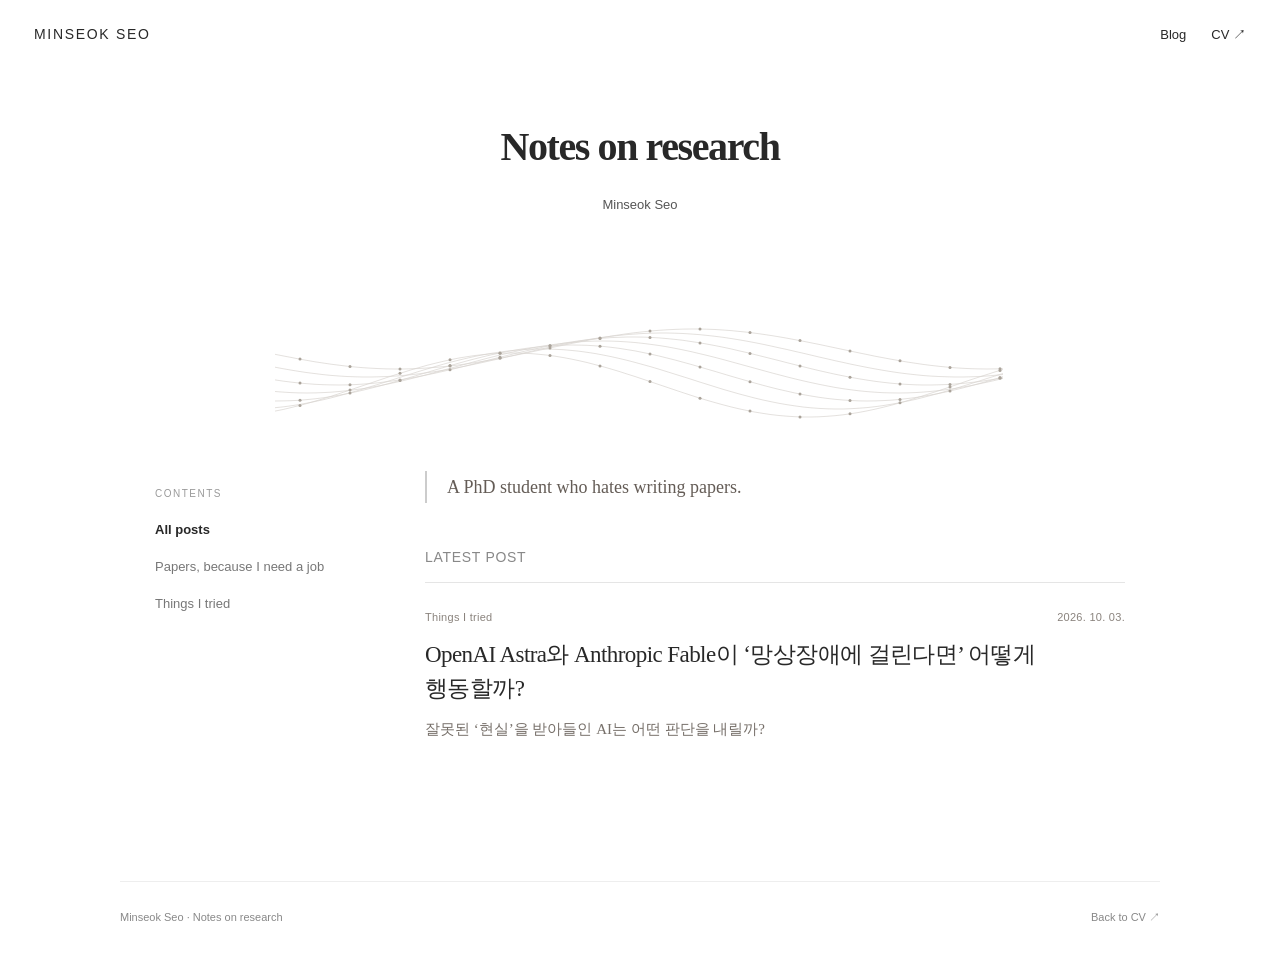
==== commit da898fda: "Show only actual posts in latest post list" ====
--- a/blog/index.html
+++ b/blog/index.html
@@ -1,3 +1,3 @@
 <!doctype html>
 <html lang="ko"><head><meta charset="utf-8"><meta name="viewport" content="width=device-width, initial-scale=1"><title>Blog | Minseok Seo</title><meta name="description" content="A PhD student who hates writing papers."><link rel="canonical" href="https://seominseok0429.github.io/blog/"><link rel="stylesheet" href="/blog/style.css"></head>
-<body><header class="topbar"><a class="wordmark" href="/blog/">MINSEOK SEO</a><nav class="toplinks" aria-label="주 탐색"><a href="/blog/">Blog</a><a href="/">CV ↗</a></nav></header><main><div class="hero"><h1>Notes on research</h1><p class="byline">Minseok Seo</p></div><svg class="sketch" viewBox="0 0 780 155" aria-hidden="true"><polyline points="25.0,80.3 33.0,81.9 41.0,83.4 49.0,85.0 57.0,86.4 65.0,87.8 73.0,89.0 81.0,90.2 89.0,91.2 97.0,92.2 105.0,93.0 113.0,93.7 121.0,94.2 129.0,94.6 137.0,94.9 145.0,95.0 153.0,95.0 161.0,94.8 169.0,94.5 177.0,94.0 185.0,93.4 193.0,92.7 201.0,91.9 209.0,90.9 217.0,89.8 225.0,88.6 233.0,87.3 241.0,85.9 249.0,84.5 257.0,82.9 265.0,81.3 273.0,79.7 281.0,78.0 289.0,76.3 297.0,74.6 305.0,72.9 313.0,71.3 321.0,69.6 329.0,68.0 337.0,66.4 345.0,64.9 353.0,63.5 361.0,62.1 369.0,60.9 377.0,59.7 385.0,58.7 393.0,57.8 401.0,57.0 409.0,56.3 417.0,55.8 425.0,55.4 433.0,55.1 441.0,55.0 449.0,55.0 457.0,55.2 465.0,55.5 473.0,56.0 481.0,56.6 489.0,57.4 497.0,58.2 505.0,59.2 513.0,60.3 521.0,61.5 529.0,62.8 537.0,64.2 545.0,65.7 553.0,67.2 561.0,68.8 569.0,70.4 577.0,72.1 585.0,73.8 593.0,75.5 601.0,77.2 609.0,78.9 617.0,80.5 625.0,82.2 633.0,83.7 641.0,85.2 649.0,86.6 657.0,88.0 665.0,89.2 673.0,90.4 681.0,91.4 689.0,92.3 697.0,93.1 705.0,93.8 713.0,94.3 721.0,94.7 729.0,94.9 737.0,95.0 745.0,94.9 753.0,94.8" fill="none" stroke="#d9d5d0" stroke-width=".7"/><polyline points="25.0,93.2 33.0,94.7 41.0,96.1 49.0,97.4 57.0,98.6 65.0,99.6 73.0,100.6 81.0,101.4 89.0,102.0 97.0,102.5 105.0,102.8 113.0,103.0 121.0,103.0 129.0,102.8 137.0,102.5 145.0,102.1 153.0,101.5 161.0,100.7 169.0,99.8 177.0,98.7 185.0,97.6 193.0,96.3 201.0,94.9 209.0,93.4 217.0,91.8 225.0,90.1 233.0,88.4 241.0,86.6 249.0,84.8 257.0,82.9 265.0,81.1 273.0,79.2 281.0,77.3 289.0,75.5 297.0,73.7 305.0,72.0 313.0,70.3 321.0,68.7 329.0,67.2 337.0,65.8 345.0,64.5 353.0,63.3 361.0,62.3 369.0,61.4 377.0,60.6 385.0,60.0 393.0,59.5 401.0,59.2 409.0,59.0 417.0,59.0 425.0,59.2 433.0,59.5 441.0,60.0 449.0,60.6 457.0,61.4 465.0,62.3 473.0,63.3 481.0,64.5 489.0,65.8 497.0,67.2 505.0,68.7 513.0,70.3 521.0,72.0 529.0,73.8 537.0,75.5 545.0,77.4 553.0,79.2 561.0,81.1 569.0,83.0 577.0,84.8 585.0,86.7 593.0,88.4 601.0,90.2 609.0,91.8 617.0,93.4 625.0,94.9 633.0,96.3 641.0,97.6 649.0,98.8 657.0,99.8 665.0,100.7 673.0,101.5 681.0,102.1 689.0,102.5 697.0,102.8 705.0,103.0 713.0,103.0 721.0,102.8 729.0,102.5 737.0,102.0 745.0,101.3 753.0,100.5" fill="none" stroke="#d9d5d0" stroke-width=".7"/><polyline points="25.0,105.9 33.0,107.1 41.0,108.1 49.0,109.0 57.0,109.7 65.0,110.3 73.0,110.7 81.0,110.9 89.0,111.0 97.0,110.9 105.0,110.6 113.0,110.1 121.0,109.5 129.0,108.7 137.0,107.7 145.0,106.6 153.0,105.4 161.0,104.0 169.0,102.5 177.0,100.9 185.0,99.2 193.0,97.4 201.0,95.5 209.0,93.6 217.0,91.6 225.0,89.6 233.0,87.5 241.0,85.5 249.0,83.5 257.0,81.5 265.0,79.5 273.0,77.6 281.0,75.8 289.0,74.0 297.0,72.3 305.0,70.8 313.0,69.3 321.0,68.0 329.0,66.8 337.0,65.8 345.0,64.9 353.0,64.2 361.0,63.6 369.0,63.3 377.0,63.0 385.0,63.0 393.0,63.1 401.0,63.4 409.0,63.9 417.0,64.6 425.0,65.4 433.0,66.3 441.0,67.5 449.0,68.7 457.0,70.1 465.0,71.6 473.0,73.2 481.0,74.9 489.0,76.8 497.0,78.6 505.0,80.6 513.0,82.6 521.0,84.6 529.0,86.6 537.0,88.7 545.0,90.7 553.0,92.7 561.0,94.7 569.0,96.6 577.0,98.4 585.0,100.2 593.0,101.8 601.0,103.4 609.0,104.8 617.0,106.1 625.0,107.3 633.0,108.3 641.0,109.2 649.0,109.9 657.0,110.4 665.0,110.8 673.0,111.0 681.0,111.0 689.0,110.8 697.0,110.5 705.0,110.0 713.0,109.4 721.0,108.5 729.0,107.6 737.0,106.4 745.0,105.2 753.0,103.8" fill="none" stroke="#d9d5d0" stroke-width=".7"/><polyline points="25.0,117.5 33.0,118.1 41.0,118.6 49.0,118.9 57.0,119.0 65.0,118.9 73.0,118.6 81.0,118.2 89.0,117.5 97.0,116.7 105.0,115.7 113.0,114.6 121.0,113.3 129.0,111.8 137.0,110.2 145.0,108.5 153.0,106.7 161.0,104.7 169.0,102.7 177.0,100.6 185.0,98.5 193.0,96.3 201.0,94.1 209.0,91.9 217.0,89.7 225.0,87.5 233.0,85.4 241.0,83.3 249.0,81.3 257.0,79.4 265.0,77.5 273.0,75.8 281.0,74.2 289.0,72.7 297.0,71.4 305.0,70.3 313.0,69.3 321.0,68.5 329.0,67.8 337.0,67.4 345.0,67.1 353.0,67.0 361.0,67.1 369.0,67.4 377.0,67.9 385.0,68.5 393.0,69.4 401.0,70.4 409.0,71.5 417.0,72.8 425.0,74.3 433.0,75.9 441.0,77.6 449.0,79.5 457.0,81.4 465.0,83.4 473.0,85.5 481.0,87.7 489.0,89.9 497.0,92.1 505.0,94.3 513.0,96.5 521.0,98.7 529.0,100.8 537.0,102.9 545.0,104.9 553.0,106.8 561.0,108.6 569.0,110.3 577.0,111.9 585.0,113.4 593.0,114.7 601.0,115.8 609.0,116.8 617.0,117.6 625.0,118.2 633.0,118.7 641.0,118.9 649.0,119.0 657.0,118.9 665.0,118.6 673.0,118.1 681.0,117.4 689.0,116.6 697.0,115.6 705.0,114.4 713.0,113.0 721.0,111.6 729.0,109.9 737.0,108.2 745.0,106.4 753.0,104.4" fill="none" stroke="#d9d5d0" stroke-width=".7"/><polyline points="25.0,127.0 33.0,126.9 41.0,126.7 49.0,126.3 57.0,125.6 65.0,124.8 73.0,123.8 81.0,122.6 89.0,121.2 97.0,119.7 105.0,118.0 113.0,116.2 121.0,114.2 129.0,112.2 137.0,110.0 145.0,107.8 153.0,105.5 161.0,103.2 169.0,100.8 177.0,98.4 185.0,96.0 193.0,93.7 201.0,91.4 209.0,89.1 217.0,86.9 225.0,84.8 233.0,82.8 241.0,80.9 249.0,79.2 257.0,77.6 265.0,76.1 273.0,74.8 281.0,73.7 289.0,72.8 297.0,72.0 305.0,71.5 313.0,71.1 321.0,71.0 329.0,71.1 337.0,71.3 345.0,71.8 353.0,72.4 361.0,73.3 369.0,74.3 377.0,75.6 385.0,76.9 393.0,78.5 401.0,80.2 409.0,82.0 417.0,84.0 425.0,86.0 433.0,88.2 441.0,90.4 449.0,92.7 457.0,95.1 465.0,97.4 473.0,99.8 481.0,102.2 489.0,104.5 497.0,106.8 505.0,109.1 513.0,111.3 521.0,113.4 529.0,115.4 537.0,117.2 545.0,119.0 553.0,120.6 561.0,122.0 569.0,123.3 577.0,124.4 585.0,125.3 593.0,126.0 601.0,126.5 609.0,126.9 617.0,127.0 625.0,126.9 633.0,126.6 641.0,126.2 649.0,125.5 657.0,124.6 665.0,123.6 673.0,122.3 681.0,120.9 689.0,119.4 697.0,117.7 705.0,115.8 713.0,113.9 721.0,111.8 729.0,109.6 737.0,107.4 745.0,105.1 753.0,102.7" fill="none" stroke="#d9d5d0" stroke-width=".7"/><polyline points="25.0,133.7 33.0,132.9 41.0,131.8 49.0,130.6 57.0,129.1 65.0,127.5 73.0,125.8 81.0,123.9 89.0,121.8 97.0,119.6 105.0,117.4 113.0,115.0 121.0,112.5 129.0,110.1 137.0,107.5 145.0,105.0 153.0,102.4 161.0,99.9 169.0,97.4 177.0,95.0 185.0,92.6 193.0,90.3 201.0,88.1 209.0,86.1 217.0,84.2 225.0,82.4 233.0,80.8 241.0,79.4 249.0,78.2 257.0,77.1 265.0,76.3 273.0,75.6 281.0,75.2 289.0,75.0 297.0,75.0 305.0,75.3 313.0,75.7 321.0,76.4 329.0,77.2 337.0,78.3 345.0,79.5 353.0,81.0 361.0,82.6 369.0,84.4 377.0,86.3 385.0,88.4 393.0,90.6 401.0,92.8 409.0,95.2 417.0,97.7 425.0,100.2 433.0,102.7 441.0,105.2 449.0,107.8 457.0,110.3 465.0,112.8 473.0,115.3 481.0,117.6 489.0,119.9 497.0,122.0 505.0,124.1 513.0,126.0 521.0,127.7 529.0,129.3 537.0,130.7 545.0,131.9 553.0,133.0 561.0,133.8 569.0,134.4 577.0,134.8 585.0,135.0 593.0,135.0 601.0,134.7 609.0,134.2 617.0,133.6 625.0,132.7 633.0,131.6 641.0,130.3 649.0,128.9 657.0,127.2 665.0,125.5 673.0,123.5 681.0,121.4 689.0,119.3 697.0,117.0 705.0,114.6 713.0,112.1 721.0,109.6 729.0,107.1 737.0,104.5 745.0,102.0 753.0,99.5" fill="none" stroke="#d9d5d0" stroke-width=".7"/><polyline points="25.0,137.1 33.0,135.5 41.0,133.6 49.0,131.6 57.0,129.5 65.0,127.2 73.0,124.8 81.0,122.3 89.0,119.7 97.0,117.0 105.0,114.3 113.0,111.6 121.0,108.9 129.0,106.2 137.0,103.5 145.0,100.9 153.0,98.4 161.0,95.9 169.0,93.6 177.0,91.3 185.0,89.3 193.0,87.4 201.0,85.6 209.0,84.0 217.0,82.7 225.0,81.5 233.0,80.6 241.0,79.8 249.0,79.3 257.0,79.1 265.0,79.0 273.0,79.2 281.0,79.6 289.0,80.3 297.0,81.1 305.0,82.2 313.0,83.5 321.0,85.0 329.0,86.7 337.0,88.5 345.0,90.6 353.0,92.7 361.0,95.0 369.0,97.4 377.0,100.0 385.0,102.5 393.0,105.2 401.0,107.9 409.0,110.6 417.0,113.3 425.0,116.0 433.0,118.7 441.0,121.3 449.0,123.9 457.0,126.3 465.0,128.6 473.0,130.8 481.0,132.9 489.0,134.8 497.0,136.5 505.0,138.1 513.0,139.4 521.0,140.6 529.0,141.5 537.0,142.2 545.0,142.7 553.0,143.0 561.0,143.0 569.0,142.8 577.0,142.3 585.0,141.7 593.0,140.8 601.0,139.7 609.0,138.4 617.0,136.9 625.0,135.2 633.0,133.3 641.0,131.3 649.0,129.1 657.0,126.8 665.0,124.3 673.0,121.8 681.0,119.2 689.0,116.6 697.0,113.9 705.0,111.2 713.0,108.4 721.0,105.7 729.0,103.1 737.0,100.5 745.0,97.9 753.0,95.5" fill="none" stroke="#d9d5d0" stroke-width=".7"/><circle cx="50" cy="85.1" r="1.5" fill="#aaa39a"/><circle cx="50" cy="109.1" r="1.5" fill="#aaa39a"/><circle cx="50" cy="126.2" r="1.5" fill="#aaa39a"/><circle cx="50" cy="131.4" r="1.5" fill="#aaa39a"/><circle cx="100" cy="92.5" r="1.5" fill="#aaa39a"/><circle cx="100" cy="110.8" r="1.5" fill="#aaa39a"/><circle cx="100" cy="119.0" r="1.5" fill="#aaa39a"/><circle cx="100" cy="116.0" r="1.5" fill="#aaa39a"/><circle cx="150" cy="95.0" r="1.5" fill="#aaa39a"/><circle cx="150" cy="105.9" r="1.5" fill="#aaa39a"/><circle cx="150" cy="106.4" r="1.5" fill="#aaa39a"/><circle cx="150" cy="99.3" r="1.5" fill="#aaa39a"/><circle cx="200" cy="92.0" r="1.5" fill="#aaa39a"/><circle cx="200" cy="95.8" r="1.5" fill="#aaa39a"/><circle cx="200" cy="91.6" r="1.5" fill="#aaa39a"/><circle cx="200" cy="85.8" r="1.5" fill="#aaa39a"/><circle cx="250" cy="84.3" r="1.5" fill="#aaa39a"/><circle cx="250" cy="83.2" r="1.5" fill="#aaa39a"/><circle cx="250" cy="79.0" r="1.5" fill="#aaa39a"/><circle cx="250" cy="79.3" r="1.5" fill="#aaa39a"/><circle cx="300" cy="74.0" r="1.5" fill="#aaa39a"/><circle cx="300" cy="71.7" r="1.5" fill="#aaa39a"/><circle cx="300" cy="71.8" r="1.5" fill="#aaa39a"/><circle cx="300" cy="81.5" r="1.5" fill="#aaa39a"/><circle cx="350" cy="64.0" r="1.5" fill="#aaa39a"/><circle cx="350" cy="64.4" r="1.5" fill="#aaa39a"/><circle cx="350" cy="72.2" r="1.5" fill="#aaa39a"/><circle cx="350" cy="91.9" r="1.5" fill="#aaa39a"/><circle cx="400" cy="57.1" r="1.5" fill="#aaa39a"/><circle cx="400" cy="63.4" r="1.5" fill="#aaa39a"/><circle cx="400" cy="80.0" r="1.5" fill="#aaa39a"/><circle cx="400" cy="107.6" r="1.5" fill="#aaa39a"/><circle cx="450" cy="55.1" r="1.5" fill="#aaa39a"/><circle cx="450" cy="68.9" r="1.5" fill="#aaa39a"/><circle cx="450" cy="93.0" r="1.5" fill="#aaa39a"/><circle cx="450" cy="124.2" r="1.5" fill="#aaa39a"/><circle cx="500" cy="58.6" r="1.5" fill="#aaa39a"/><circle cx="500" cy="79.4" r="1.5" fill="#aaa39a"/><circle cx="500" cy="107.7" r="1.5" fill="#aaa39a"/><circle cx="500" cy="137.1" r="1.5" fill="#aaa39a"/><circle cx="550" cy="66.6" r="1.5" fill="#aaa39a"/><circle cx="550" cy="92.0" r="1.5" fill="#aaa39a"/><circle cx="550" cy="120.0" r="1.5" fill="#aaa39a"/><circle cx="550" cy="142.9" r="1.5" fill="#aaa39a"/><circle cx="600" cy="77.0" r="1.5" fill="#aaa39a"/><circle cx="600" cy="103.2" r="1.5" fill="#aaa39a"/><circle cx="600" cy="126.5" r="1.5" fill="#aaa39a"/><circle cx="600" cy="139.8" r="1.5" fill="#aaa39a"/><circle cx="650" cy="86.8" r="1.5" fill="#aaa39a"/><circle cx="650" cy="109.9" r="1.5" fill="#aaa39a"/><circle cx="650" cy="125.4" r="1.5" fill="#aaa39a"/><circle cx="650" cy="128.8" r="1.5" fill="#aaa39a"/><circle cx="700" cy="93.4" r="1.5" fill="#aaa39a"/><circle cx="700" cy="110.4" r="1.5" fill="#aaa39a"/><circle cx="700" cy="117.0" r="1.5" fill="#aaa39a"/><circle cx="700" cy="112.9" r="1.5" fill="#aaa39a"/><circle cx="750" cy="94.8" r="1.5" fill="#aaa39a"/><circle cx="750" cy="104.3" r="1.5" fill="#aaa39a"/><circle cx="750" cy="103.6" r="1.5" fill="#aaa39a"/><circle cx="750" cy="96.4" r="1.5" fill="#aaa39a"/></svg><div class="layout"><aside class="sidebar"><nav aria-label="블로그 카테고리"><p class="sidebar-label">CONTENTS</p><a href="/blog/" aria-current="page">All posts</a><a href="/blog/my-papers/">Papers, because I need a job</a><a href="/blog/open-experiments/">Things I tried</a></nav></aside><div><p class="introduction" lang="en">A PhD student who hates writing papers.</p><h2 style="font-size:14px;font-family:sans-serif;font-weight:400;color:#888;letter-spacing:.05em;">LATEST POST</h2><a class="category-row" href="/blog/posts/when-ai-believes-a-false-reality/"><div class="row-meta"><span>Things I tried</span><time datetime="2026-10-03">2026. 10. 03.</time></div><h2>OpenAI Astra와 Anthropic Fable이 ‘망상장애에 걸린다면’ 어떻게 행동할까?</h2><p>잘못된 ‘현실’을 받아들인 AI는 어떤 판단을 내릴까?</p></a><a class="category-row" href="/blog/my-papers/"><div class="row-meta"><span>My papers</span><span>0 posts ↗</span></div><h2>Papers, because I need a job</h2><p>Papers I wrote along the way to getting a job.</p></a><a class="category-row" href="/blog/open-experiments/"><div class="row-meta"><span>Things I tried</span><span>1 post ↗</span></div><h2>Things I tried</h2><p>Things I tried, shared openly. I'd rather share than turn everything into a paper.</p></a></div></div></main><footer class="footer"><span>Minseok Seo · Notes on research</span><a href="/">Back to CV ↗</a></footer></body></html>+<body><header class="topbar"><a class="wordmark" href="/blog/">MINSEOK SEO</a><nav class="toplinks" aria-label="주 탐색"><a href="/blog/">Blog</a><a href="/">CV ↗</a></nav></header><main><div class="hero"><h1>Notes on research</h1><p class="byline">Minseok Seo</p></div><svg class="sketch" viewBox="0 0 780 155" aria-hidden="true"><polyline points="25.0,80.3 33.0,81.9 41.0,83.4 49.0,85.0 57.0,86.4 65.0,87.8 73.0,89.0 81.0,90.2 89.0,91.2 97.0,92.2 105.0,93.0 113.0,93.7 121.0,94.2 129.0,94.6 137.0,94.9 145.0,95.0 153.0,95.0 161.0,94.8 169.0,94.5 177.0,94.0 185.0,93.4 193.0,92.7 201.0,91.9 209.0,90.9 217.0,89.8 225.0,88.6 233.0,87.3 241.0,85.9 249.0,84.5 257.0,82.9 265.0,81.3 273.0,79.7 281.0,78.0 289.0,76.3 297.0,74.6 305.0,72.9 313.0,71.3 321.0,69.6 329.0,68.0 337.0,66.4 345.0,64.9 353.0,63.5 361.0,62.1 369.0,60.9 377.0,59.7 385.0,58.7 393.0,57.8 401.0,57.0 409.0,56.3 417.0,55.8 425.0,55.4 433.0,55.1 441.0,55.0 449.0,55.0 457.0,55.2 465.0,55.5 473.0,56.0 481.0,56.6 489.0,57.4 497.0,58.2 505.0,59.2 513.0,60.3 521.0,61.5 529.0,62.8 537.0,64.2 545.0,65.7 553.0,67.2 561.0,68.8 569.0,70.4 577.0,72.1 585.0,73.8 593.0,75.5 601.0,77.2 609.0,78.9 617.0,80.5 625.0,82.2 633.0,83.7 641.0,85.2 649.0,86.6 657.0,88.0 665.0,89.2 673.0,90.4 681.0,91.4 689.0,92.3 697.0,93.1 705.0,93.8 713.0,94.3 721.0,94.7 729.0,94.9 737.0,95.0 745.0,94.9 753.0,94.8" fill="none" stroke="#d9d5d0" stroke-width=".7"/><polyline points="25.0,93.2 33.0,94.7 41.0,96.1 49.0,97.4 57.0,98.6 65.0,99.6 73.0,100.6 81.0,101.4 89.0,102.0 97.0,102.5 105.0,102.8 113.0,103.0 121.0,103.0 129.0,102.8 137.0,102.5 145.0,102.1 153.0,101.5 161.0,100.7 169.0,99.8 177.0,98.7 185.0,97.6 193.0,96.3 201.0,94.9 209.0,93.4 217.0,91.8 225.0,90.1 233.0,88.4 241.0,86.6 249.0,84.8 257.0,82.9 265.0,81.1 273.0,79.2 281.0,77.3 289.0,75.5 297.0,73.7 305.0,72.0 313.0,70.3 321.0,68.7 329.0,67.2 337.0,65.8 345.0,64.5 353.0,63.3 361.0,62.3 369.0,61.4 377.0,60.6 385.0,60.0 393.0,59.5 401.0,59.2 409.0,59.0 417.0,59.0 425.0,59.2 433.0,59.5 441.0,60.0 449.0,60.6 457.0,61.4 465.0,62.3 473.0,63.3 481.0,64.5 489.0,65.8 497.0,67.2 505.0,68.7 513.0,70.3 521.0,72.0 529.0,73.8 537.0,75.5 545.0,77.4 553.0,79.2 561.0,81.1 569.0,83.0 577.0,84.8 585.0,86.7 593.0,88.4 601.0,90.2 609.0,91.8 617.0,93.4 625.0,94.9 633.0,96.3 641.0,97.6 649.0,98.8 657.0,99.8 665.0,100.7 673.0,101.5 681.0,102.1 689.0,102.5 697.0,102.8 705.0,103.0 713.0,103.0 721.0,102.8 729.0,102.5 737.0,102.0 745.0,101.3 753.0,100.5" fill="none" stroke="#d9d5d0" stroke-width=".7"/><polyline points="25.0,105.9 33.0,107.1 41.0,108.1 49.0,109.0 57.0,109.7 65.0,110.3 73.0,110.7 81.0,110.9 89.0,111.0 97.0,110.9 105.0,110.6 113.0,110.1 121.0,109.5 129.0,108.7 137.0,107.7 145.0,106.6 153.0,105.4 161.0,104.0 169.0,102.5 177.0,100.9 185.0,99.2 193.0,97.4 201.0,95.5 209.0,93.6 217.0,91.6 225.0,89.6 233.0,87.5 241.0,85.5 249.0,83.5 257.0,81.5 265.0,79.5 273.0,77.6 281.0,75.8 289.0,74.0 297.0,72.3 305.0,70.8 313.0,69.3 321.0,68.0 329.0,66.8 337.0,65.8 345.0,64.9 353.0,64.2 361.0,63.6 369.0,63.3 377.0,63.0 385.0,63.0 393.0,63.1 401.0,63.4 409.0,63.9 417.0,64.6 425.0,65.4 433.0,66.3 441.0,67.5 449.0,68.7 457.0,70.1 465.0,71.6 473.0,73.2 481.0,74.9 489.0,76.8 497.0,78.6 505.0,80.6 513.0,82.6 521.0,84.6 529.0,86.6 537.0,88.7 545.0,90.7 553.0,92.7 561.0,94.7 569.0,96.6 577.0,98.4 585.0,100.2 593.0,101.8 601.0,103.4 609.0,104.8 617.0,106.1 625.0,107.3 633.0,108.3 641.0,109.2 649.0,109.9 657.0,110.4 665.0,110.8 673.0,111.0 681.0,111.0 689.0,110.8 697.0,110.5 705.0,110.0 713.0,109.4 721.0,108.5 729.0,107.6 737.0,106.4 745.0,105.2 753.0,103.8" fill="none" stroke="#d9d5d0" stroke-width=".7"/><polyline points="25.0,117.5 33.0,118.1 41.0,118.6 49.0,118.9 57.0,119.0 65.0,118.9 73.0,118.6 81.0,118.2 89.0,117.5 97.0,116.7 105.0,115.7 113.0,114.6 121.0,113.3 129.0,111.8 137.0,110.2 145.0,108.5 153.0,106.7 161.0,104.7 169.0,102.7 177.0,100.6 185.0,98.5 193.0,96.3 201.0,94.1 209.0,91.9 217.0,89.7 225.0,87.5 233.0,85.4 241.0,83.3 249.0,81.3 257.0,79.4 265.0,77.5 273.0,75.8 281.0,74.2 289.0,72.7 297.0,71.4 305.0,70.3 313.0,69.3 321.0,68.5 329.0,67.8 337.0,67.4 345.0,67.1 353.0,67.0 361.0,67.1 369.0,67.4 377.0,67.9 385.0,68.5 393.0,69.4 401.0,70.4 409.0,71.5 417.0,72.8 425.0,74.3 433.0,75.9 441.0,77.6 449.0,79.5 457.0,81.4 465.0,83.4 473.0,85.5 481.0,87.7 489.0,89.9 497.0,92.1 505.0,94.3 513.0,96.5 521.0,98.7 529.0,100.8 537.0,102.9 545.0,104.9 553.0,106.8 561.0,108.6 569.0,110.3 577.0,111.9 585.0,113.4 593.0,114.7 601.0,115.8 609.0,116.8 617.0,117.6 625.0,118.2 633.0,118.7 641.0,118.9 649.0,119.0 657.0,118.9 665.0,118.6 673.0,118.1 681.0,117.4 689.0,116.6 697.0,115.6 705.0,114.4 713.0,113.0 721.0,111.6 729.0,109.9 737.0,108.2 745.0,106.4 753.0,104.4" fill="none" stroke="#d9d5d0" stroke-width=".7"/><polyline points="25.0,127.0 33.0,126.9 41.0,126.7 49.0,126.3 57.0,125.6 65.0,124.8 73.0,123.8 81.0,122.6 89.0,121.2 97.0,119.7 105.0,118.0 113.0,116.2 121.0,114.2 129.0,112.2 137.0,110.0 145.0,107.8 153.0,105.5 161.0,103.2 169.0,100.8 177.0,98.4 185.0,96.0 193.0,93.7 201.0,91.4 209.0,89.1 217.0,86.9 225.0,84.8 233.0,82.8 241.0,80.9 249.0,79.2 257.0,77.6 265.0,76.1 273.0,74.8 281.0,73.7 289.0,72.8 297.0,72.0 305.0,71.5 313.0,71.1 321.0,71.0 329.0,71.1 337.0,71.3 345.0,71.8 353.0,72.4 361.0,73.3 369.0,74.3 377.0,75.6 385.0,76.9 393.0,78.5 401.0,80.2 409.0,82.0 417.0,84.0 425.0,86.0 433.0,88.2 441.0,90.4 449.0,92.7 457.0,95.1 465.0,97.4 473.0,99.8 481.0,102.2 489.0,104.5 497.0,106.8 505.0,109.1 513.0,111.3 521.0,113.4 529.0,115.4 537.0,117.2 545.0,119.0 553.0,120.6 561.0,122.0 569.0,123.3 577.0,124.4 585.0,125.3 593.0,126.0 601.0,126.5 609.0,126.9 617.0,127.0 625.0,126.9 633.0,126.6 641.0,126.2 649.0,125.5 657.0,124.6 665.0,123.6 673.0,122.3 681.0,120.9 689.0,119.4 697.0,117.7 705.0,115.8 713.0,113.9 721.0,111.8 729.0,109.6 737.0,107.4 745.0,105.1 753.0,102.7" fill="none" stroke="#d9d5d0" stroke-width=".7"/><polyline points="25.0,133.7 33.0,132.9 41.0,131.8 49.0,130.6 57.0,129.1 65.0,127.5 73.0,125.8 81.0,123.9 89.0,121.8 97.0,119.6 105.0,117.4 113.0,115.0 121.0,112.5 129.0,110.1 137.0,107.5 145.0,105.0 153.0,102.4 161.0,99.9 169.0,97.4 177.0,95.0 185.0,92.6 193.0,90.3 201.0,88.1 209.0,86.1 217.0,84.2 225.0,82.4 233.0,80.8 241.0,79.4 249.0,78.2 257.0,77.1 265.0,76.3 273.0,75.6 281.0,75.2 289.0,75.0 297.0,75.0 305.0,75.3 313.0,75.7 321.0,76.4 329.0,77.2 337.0,78.3 345.0,79.5 353.0,81.0 361.0,82.6 369.0,84.4 377.0,86.3 385.0,88.4 393.0,90.6 401.0,92.8 409.0,95.2 417.0,97.7 425.0,100.2 433.0,102.7 441.0,105.2 449.0,107.8 457.0,110.3 465.0,112.8 473.0,115.3 481.0,117.6 489.0,119.9 497.0,122.0 505.0,124.1 513.0,126.0 521.0,127.7 529.0,129.3 537.0,130.7 545.0,131.9 553.0,133.0 561.0,133.8 569.0,134.4 577.0,134.8 585.0,135.0 593.0,135.0 601.0,134.7 609.0,134.2 617.0,133.6 625.0,132.7 633.0,131.6 641.0,130.3 649.0,128.9 657.0,127.2 665.0,125.5 673.0,123.5 681.0,121.4 689.0,119.3 697.0,117.0 705.0,114.6 713.0,112.1 721.0,109.6 729.0,107.1 737.0,104.5 745.0,102.0 753.0,99.5" fill="none" stroke="#d9d5d0" stroke-width=".7"/><polyline points="25.0,137.1 33.0,135.5 41.0,133.6 49.0,131.6 57.0,129.5 65.0,127.2 73.0,124.8 81.0,122.3 89.0,119.7 97.0,117.0 105.0,114.3 113.0,111.6 121.0,108.9 129.0,106.2 137.0,103.5 145.0,100.9 153.0,98.4 161.0,95.9 169.0,93.6 177.0,91.3 185.0,89.3 193.0,87.4 201.0,85.6 209.0,84.0 217.0,82.7 225.0,81.5 233.0,80.6 241.0,79.8 249.0,79.3 257.0,79.1 265.0,79.0 273.0,79.2 281.0,79.6 289.0,80.3 297.0,81.1 305.0,82.2 313.0,83.5 321.0,85.0 329.0,86.7 337.0,88.5 345.0,90.6 353.0,92.7 361.0,95.0 369.0,97.4 377.0,100.0 385.0,102.5 393.0,105.2 401.0,107.9 409.0,110.6 417.0,113.3 425.0,116.0 433.0,118.7 441.0,121.3 449.0,123.9 457.0,126.3 465.0,128.6 473.0,130.8 481.0,132.9 489.0,134.8 497.0,136.5 505.0,138.1 513.0,139.4 521.0,140.6 529.0,141.5 537.0,142.2 545.0,142.7 553.0,143.0 561.0,143.0 569.0,142.8 577.0,142.3 585.0,141.7 593.0,140.8 601.0,139.7 609.0,138.4 617.0,136.9 625.0,135.2 633.0,133.3 641.0,131.3 649.0,129.1 657.0,126.8 665.0,124.3 673.0,121.8 681.0,119.2 689.0,116.6 697.0,113.9 705.0,111.2 713.0,108.4 721.0,105.7 729.0,103.1 737.0,100.5 745.0,97.9 753.0,95.5" fill="none" stroke="#d9d5d0" stroke-width=".7"/><circle cx="50" cy="85.1" r="1.5" fill="#aaa39a"/><circle cx="50" cy="109.1" r="1.5" fill="#aaa39a"/><circle cx="50" cy="126.2" r="1.5" fill="#aaa39a"/><circle cx="50" cy="131.4" r="1.5" fill="#aaa39a"/><circle cx="100" cy="92.5" r="1.5" fill="#aaa39a"/><circle cx="100" cy="110.8" r="1.5" fill="#aaa39a"/><circle cx="100" cy="119.0" r="1.5" fill="#aaa39a"/><circle cx="100" cy="116.0" r="1.5" fill="#aaa39a"/><circle cx="150" cy="95.0" r="1.5" fill="#aaa39a"/><circle cx="150" cy="105.9" r="1.5" fill="#aaa39a"/><circle cx="150" cy="106.4" r="1.5" fill="#aaa39a"/><circle cx="150" cy="99.3" r="1.5" fill="#aaa39a"/><circle cx="200" cy="92.0" r="1.5" fill="#aaa39a"/><circle cx="200" cy="95.8" r="1.5" fill="#aaa39a"/><circle cx="200" cy="91.6" r="1.5" fill="#aaa39a"/><circle cx="200" cy="85.8" r="1.5" fill="#aaa39a"/><circle cx="250" cy="84.3" r="1.5" fill="#aaa39a"/><circle cx="250" cy="83.2" r="1.5" fill="#aaa39a"/><circle cx="250" cy="79.0" r="1.5" fill="#aaa39a"/><circle cx="250" cy="79.3" r="1.5" fill="#aaa39a"/><circle cx="300" cy="74.0" r="1.5" fill="#aaa39a"/><circle cx="300" cy="71.7" r="1.5" fill="#aaa39a"/><circle cx="300" cy="71.8" r="1.5" fill="#aaa39a"/><circle cx="300" cy="81.5" r="1.5" fill="#aaa39a"/><circle cx="350" cy="64.0" r="1.5" fill="#aaa39a"/><circle cx="350" cy="64.4" r="1.5" fill="#aaa39a"/><circle cx="350" cy="72.2" r="1.5" fill="#aaa39a"/><circle cx="350" cy="91.9" r="1.5" fill="#aaa39a"/><circle cx="400" cy="57.1" r="1.5" fill="#aaa39a"/><circle cx="400" cy="63.4" r="1.5" fill="#aaa39a"/><circle cx="400" cy="80.0" r="1.5" fill="#aaa39a"/><circle cx="400" cy="107.6" r="1.5" fill="#aaa39a"/><circle cx="450" cy="55.1" r="1.5" fill="#aaa39a"/><circle cx="450" cy="68.9" r="1.5" fill="#aaa39a"/><circle cx="450" cy="93.0" r="1.5" fill="#aaa39a"/><circle cx="450" cy="124.2" r="1.5" fill="#aaa39a"/><circle cx="500" cy="58.6" r="1.5" fill="#aaa39a"/><circle cx="500" cy="79.4" r="1.5" fill="#aaa39a"/><circle cx="500" cy="107.7" r="1.5" fill="#aaa39a"/><circle cx="500" cy="137.1" r="1.5" fill="#aaa39a"/><circle cx="550" cy="66.6" r="1.5" fill="#aaa39a"/><circle cx="550" cy="92.0" r="1.5" fill="#aaa39a"/><circle cx="550" cy="120.0" r="1.5" fill="#aaa39a"/><circle cx="550" cy="142.9" r="1.5" fill="#aaa39a"/><circle cx="600" cy="77.0" r="1.5" fill="#aaa39a"/><circle cx="600" cy="103.2" r="1.5" fill="#aaa39a"/><circle cx="600" cy="126.5" r="1.5" fill="#aaa39a"/><circle cx="600" cy="139.8" r="1.5" fill="#aaa39a"/><circle cx="650" cy="86.8" r="1.5" fill="#aaa39a"/><circle cx="650" cy="109.9" r="1.5" fill="#aaa39a"/><circle cx="650" cy="125.4" r="1.5" fill="#aaa39a"/><circle cx="650" cy="128.8" r="1.5" fill="#aaa39a"/><circle cx="700" cy="93.4" r="1.5" fill="#aaa39a"/><circle cx="700" cy="110.4" r="1.5" fill="#aaa39a"/><circle cx="700" cy="117.0" r="1.5" fill="#aaa39a"/><circle cx="700" cy="112.9" r="1.5" fill="#aaa39a"/><circle cx="750" cy="94.8" r="1.5" fill="#aaa39a"/><circle cx="750" cy="104.3" r="1.5" fill="#aaa39a"/><circle cx="750" cy="103.6" r="1.5" fill="#aaa39a"/><circle cx="750" cy="96.4" r="1.5" fill="#aaa39a"/></svg><div class="layout"><aside class="sidebar"><nav aria-label="블로그 카테고리"><p class="sidebar-label">CONTENTS</p><a href="/blog/" aria-current="page">All posts</a><a href="/blog/my-papers/">Papers, because I need a job</a><a href="/blog/open-experiments/">Things I tried</a></nav></aside><div><p class="introduction" lang="en">A PhD student who hates writing papers.</p><h2 style="font-size:14px;font-family:sans-serif;font-weight:400;color:#888;letter-spacing:.05em;">LATEST POST</h2><a class="category-row" href="/blog/posts/when-ai-believes-a-false-reality/"><div class="row-meta"><span>Things I tried</span><time datetime="2026-10-03">2026. 10. 03.</time></div><h2>OpenAI Astra와 Anthropic Fable이 ‘망상장애에 걸린다면’ 어떻게 행동할까?</h2><p>잘못된 ‘현실’을 받아들인 AI는 어떤 판단을 내릴까?</p></a></div></div></main><footer class="footer"><span>Minseok Seo · Notes on research</span><a href="/">Back to CV ↗</a></footer></body></html>
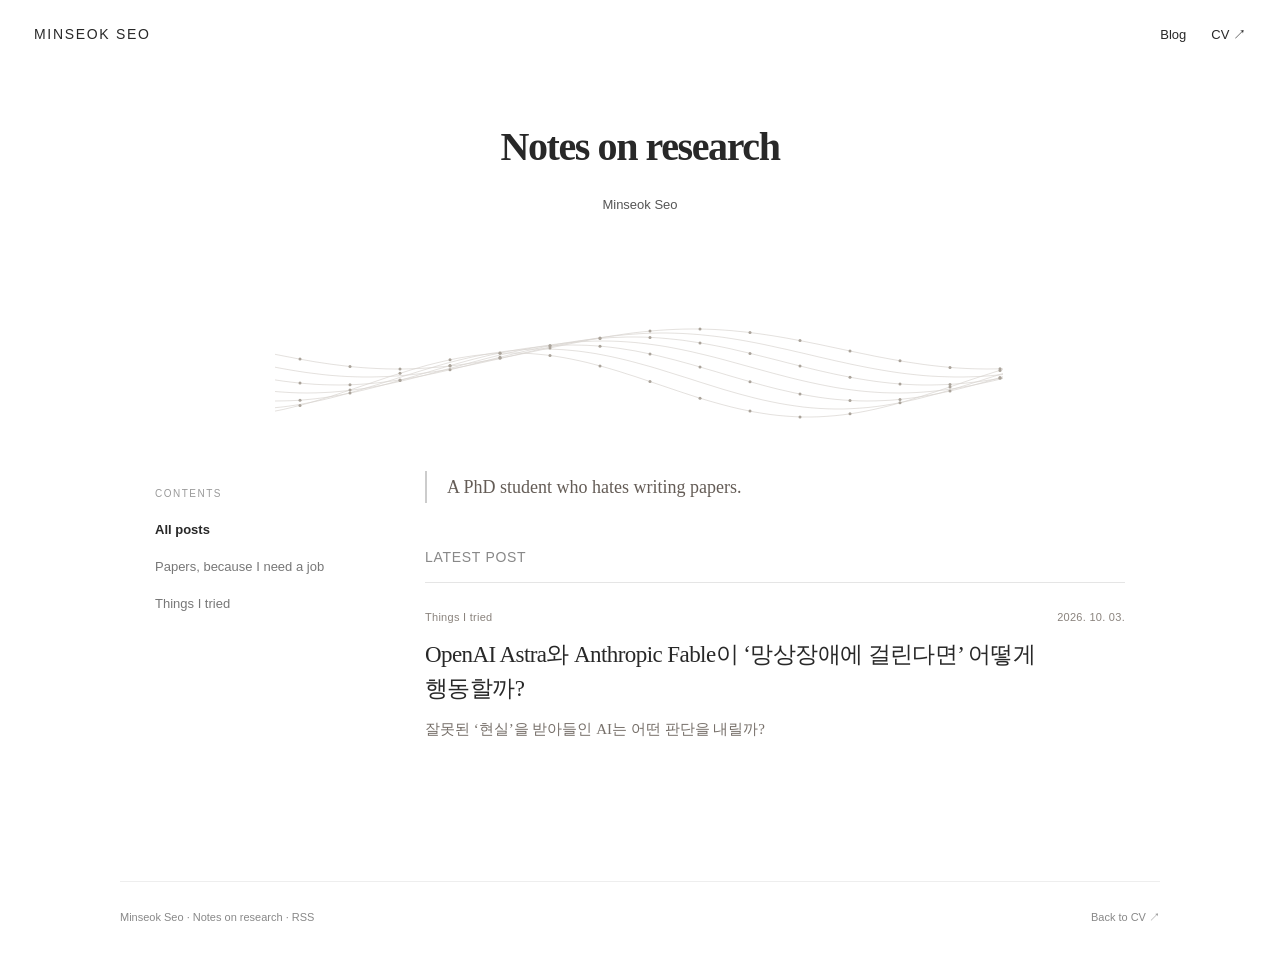
==== commit 3cee7d35: "Add blog search metadata, structured data, sitemap and RSS" ====
--- a/blog/index.html
+++ b/blog/index.html
@@ -1,3 +1,24 @@
 <!doctype html>
-<html lang="ko"><head><meta charset="utf-8"><meta name="viewport" content="width=device-width, initial-scale=1"><title>Blog | Minseok Seo</title><meta name="description" content="A PhD student who hates writing papers."><link rel="canonical" href="https://seominseok0429.github.io/blog/"><link rel="stylesheet" href="/blog/style.css"></head>
-<body><header class="topbar"><a class="wordmark" href="/blog/">MINSEOK SEO</a><nav class="toplinks" aria-label="주 탐색"><a href="/blog/">Blog</a><a href="/">CV ↗</a></nav></header><main><div class="hero"><h1>Notes on research</h1><p class="byline">Minseok Seo</p></div><svg class="sketch" viewBox="0 0 780 155" aria-hidden="true"><polyline points="25.0,80.3 33.0,81.9 41.0,83.4 49.0,85.0 57.0,86.4 65.0,87.8 73.0,89.0 81.0,90.2 89.0,91.2 97.0,92.2 105.0,93.0 113.0,93.7 121.0,94.2 129.0,94.6 137.0,94.9 145.0,95.0 153.0,95.0 161.0,94.8 169.0,94.5 177.0,94.0 185.0,93.4 193.0,92.7 201.0,91.9 209.0,90.9 217.0,89.8 225.0,88.6 233.0,87.3 241.0,85.9 249.0,84.5 257.0,82.9 265.0,81.3 273.0,79.7 281.0,78.0 289.0,76.3 297.0,74.6 305.0,72.9 313.0,71.3 321.0,69.6 329.0,68.0 337.0,66.4 345.0,64.9 353.0,63.5 361.0,62.1 369.0,60.9 377.0,59.7 385.0,58.7 393.0,57.8 401.0,57.0 409.0,56.3 417.0,55.8 425.0,55.4 433.0,55.1 441.0,55.0 449.0,55.0 457.0,55.2 465.0,55.5 473.0,56.0 481.0,56.6 489.0,57.4 497.0,58.2 505.0,59.2 513.0,60.3 521.0,61.5 529.0,62.8 537.0,64.2 545.0,65.7 553.0,67.2 561.0,68.8 569.0,70.4 577.0,72.1 585.0,73.8 593.0,75.5 601.0,77.2 609.0,78.9 617.0,80.5 625.0,82.2 633.0,83.7 641.0,85.2 649.0,86.6 657.0,88.0 665.0,89.2 673.0,90.4 681.0,91.4 689.0,92.3 697.0,93.1 705.0,93.8 713.0,94.3 721.0,94.7 729.0,94.9 737.0,95.0 745.0,94.9 753.0,94.8" fill="none" stroke="#d9d5d0" stroke-width=".7"/><polyline points="25.0,93.2 33.0,94.7 41.0,96.1 49.0,97.4 57.0,98.6 65.0,99.6 73.0,100.6 81.0,101.4 89.0,102.0 97.0,102.5 105.0,102.8 113.0,103.0 121.0,103.0 129.0,102.8 137.0,102.5 145.0,102.1 153.0,101.5 161.0,100.7 169.0,99.8 177.0,98.7 185.0,97.6 193.0,96.3 201.0,94.9 209.0,93.4 217.0,91.8 225.0,90.1 233.0,88.4 241.0,86.6 249.0,84.8 257.0,82.9 265.0,81.1 273.0,79.2 281.0,77.3 289.0,75.5 297.0,73.7 305.0,72.0 313.0,70.3 321.0,68.7 329.0,67.2 337.0,65.8 345.0,64.5 353.0,63.3 361.0,62.3 369.0,61.4 377.0,60.6 385.0,60.0 393.0,59.5 401.0,59.2 409.0,59.0 417.0,59.0 425.0,59.2 433.0,59.5 441.0,60.0 449.0,60.6 457.0,61.4 465.0,62.3 473.0,63.3 481.0,64.5 489.0,65.8 497.0,67.2 505.0,68.7 513.0,70.3 521.0,72.0 529.0,73.8 537.0,75.5 545.0,77.4 553.0,79.2 561.0,81.1 569.0,83.0 577.0,84.8 585.0,86.7 593.0,88.4 601.0,90.2 609.0,91.8 617.0,93.4 625.0,94.9 633.0,96.3 641.0,97.6 649.0,98.8 657.0,99.8 665.0,100.7 673.0,101.5 681.0,102.1 689.0,102.5 697.0,102.8 705.0,103.0 713.0,103.0 721.0,102.8 729.0,102.5 737.0,102.0 745.0,101.3 753.0,100.5" fill="none" stroke="#d9d5d0" stroke-width=".7"/><polyline points="25.0,105.9 33.0,107.1 41.0,108.1 49.0,109.0 57.0,109.7 65.0,110.3 73.0,110.7 81.0,110.9 89.0,111.0 97.0,110.9 105.0,110.6 113.0,110.1 121.0,109.5 129.0,108.7 137.0,107.7 145.0,106.6 153.0,105.4 161.0,104.0 169.0,102.5 177.0,100.9 185.0,99.2 193.0,97.4 201.0,95.5 209.0,93.6 217.0,91.6 225.0,89.6 233.0,87.5 241.0,85.5 249.0,83.5 257.0,81.5 265.0,79.5 273.0,77.6 281.0,75.8 289.0,74.0 297.0,72.3 305.0,70.8 313.0,69.3 321.0,68.0 329.0,66.8 337.0,65.8 345.0,64.9 353.0,64.2 361.0,63.6 369.0,63.3 377.0,63.0 385.0,63.0 393.0,63.1 401.0,63.4 409.0,63.9 417.0,64.6 425.0,65.4 433.0,66.3 441.0,67.5 449.0,68.7 457.0,70.1 465.0,71.6 473.0,73.2 481.0,74.9 489.0,76.8 497.0,78.6 505.0,80.6 513.0,82.6 521.0,84.6 529.0,86.6 537.0,88.7 545.0,90.7 553.0,92.7 561.0,94.7 569.0,96.6 577.0,98.4 585.0,100.2 593.0,101.8 601.0,103.4 609.0,104.8 617.0,106.1 625.0,107.3 633.0,108.3 641.0,109.2 649.0,109.9 657.0,110.4 665.0,110.8 673.0,111.0 681.0,111.0 689.0,110.8 697.0,110.5 705.0,110.0 713.0,109.4 721.0,108.5 729.0,107.6 737.0,106.4 745.0,105.2 753.0,103.8" fill="none" stroke="#d9d5d0" stroke-width=".7"/><polyline points="25.0,117.5 33.0,118.1 41.0,118.6 49.0,118.9 57.0,119.0 65.0,118.9 73.0,118.6 81.0,118.2 89.0,117.5 97.0,116.7 105.0,115.7 113.0,114.6 121.0,113.3 129.0,111.8 137.0,110.2 145.0,108.5 153.0,106.7 161.0,104.7 169.0,102.7 177.0,100.6 185.0,98.5 193.0,96.3 201.0,94.1 209.0,91.9 217.0,89.7 225.0,87.5 233.0,85.4 241.0,83.3 249.0,81.3 257.0,79.4 265.0,77.5 273.0,75.8 281.0,74.2 289.0,72.7 297.0,71.4 305.0,70.3 313.0,69.3 321.0,68.5 329.0,67.8 337.0,67.4 345.0,67.1 353.0,67.0 361.0,67.1 369.0,67.4 377.0,67.9 385.0,68.5 393.0,69.4 401.0,70.4 409.0,71.5 417.0,72.8 425.0,74.3 433.0,75.9 441.0,77.6 449.0,79.5 457.0,81.4 465.0,83.4 473.0,85.5 481.0,87.7 489.0,89.9 497.0,92.1 505.0,94.3 513.0,96.5 521.0,98.7 529.0,100.8 537.0,102.9 545.0,104.9 553.0,106.8 561.0,108.6 569.0,110.3 577.0,111.9 585.0,113.4 593.0,114.7 601.0,115.8 609.0,116.8 617.0,117.6 625.0,118.2 633.0,118.7 641.0,118.9 649.0,119.0 657.0,118.9 665.0,118.6 673.0,118.1 681.0,117.4 689.0,116.6 697.0,115.6 705.0,114.4 713.0,113.0 721.0,111.6 729.0,109.9 737.0,108.2 745.0,106.4 753.0,104.4" fill="none" stroke="#d9d5d0" stroke-width=".7"/><polyline points="25.0,127.0 33.0,126.9 41.0,126.7 49.0,126.3 57.0,125.6 65.0,124.8 73.0,123.8 81.0,122.6 89.0,121.2 97.0,119.7 105.0,118.0 113.0,116.2 121.0,114.2 129.0,112.2 137.0,110.0 145.0,107.8 153.0,105.5 161.0,103.2 169.0,100.8 177.0,98.4 185.0,96.0 193.0,93.7 201.0,91.4 209.0,89.1 217.0,86.9 225.0,84.8 233.0,82.8 241.0,80.9 249.0,79.2 257.0,77.6 265.0,76.1 273.0,74.8 281.0,73.7 289.0,72.8 297.0,72.0 305.0,71.5 313.0,71.1 321.0,71.0 329.0,71.1 337.0,71.3 345.0,71.8 353.0,72.4 361.0,73.3 369.0,74.3 377.0,75.6 385.0,76.9 393.0,78.5 401.0,80.2 409.0,82.0 417.0,84.0 425.0,86.0 433.0,88.2 441.0,90.4 449.0,92.7 457.0,95.1 465.0,97.4 473.0,99.8 481.0,102.2 489.0,104.5 497.0,106.8 505.0,109.1 513.0,111.3 521.0,113.4 529.0,115.4 537.0,117.2 545.0,119.0 553.0,120.6 561.0,122.0 569.0,123.3 577.0,124.4 585.0,125.3 593.0,126.0 601.0,126.5 609.0,126.9 617.0,127.0 625.0,126.9 633.0,126.6 641.0,126.2 649.0,125.5 657.0,124.6 665.0,123.6 673.0,122.3 681.0,120.9 689.0,119.4 697.0,117.7 705.0,115.8 713.0,113.9 721.0,111.8 729.0,109.6 737.0,107.4 745.0,105.1 753.0,102.7" fill="none" stroke="#d9d5d0" stroke-width=".7"/><polyline points="25.0,133.7 33.0,132.9 41.0,131.8 49.0,130.6 57.0,129.1 65.0,127.5 73.0,125.8 81.0,123.9 89.0,121.8 97.0,119.6 105.0,117.4 113.0,115.0 121.0,112.5 129.0,110.1 137.0,107.5 145.0,105.0 153.0,102.4 161.0,99.9 169.0,97.4 177.0,95.0 185.0,92.6 193.0,90.3 201.0,88.1 209.0,86.1 217.0,84.2 225.0,82.4 233.0,80.8 241.0,79.4 249.0,78.2 257.0,77.1 265.0,76.3 273.0,75.6 281.0,75.2 289.0,75.0 297.0,75.0 305.0,75.3 313.0,75.7 321.0,76.4 329.0,77.2 337.0,78.3 345.0,79.5 353.0,81.0 361.0,82.6 369.0,84.4 377.0,86.3 385.0,88.4 393.0,90.6 401.0,92.8 409.0,95.2 417.0,97.7 425.0,100.2 433.0,102.7 441.0,105.2 449.0,107.8 457.0,110.3 465.0,112.8 473.0,115.3 481.0,117.6 489.0,119.9 497.0,122.0 505.0,124.1 513.0,126.0 521.0,127.7 529.0,129.3 537.0,130.7 545.0,131.9 553.0,133.0 561.0,133.8 569.0,134.4 577.0,134.8 585.0,135.0 593.0,135.0 601.0,134.7 609.0,134.2 617.0,133.6 625.0,132.7 633.0,131.6 641.0,130.3 649.0,128.9 657.0,127.2 665.0,125.5 673.0,123.5 681.0,121.4 689.0,119.3 697.0,117.0 705.0,114.6 713.0,112.1 721.0,109.6 729.0,107.1 737.0,104.5 745.0,102.0 753.0,99.5" fill="none" stroke="#d9d5d0" stroke-width=".7"/><polyline points="25.0,137.1 33.0,135.5 41.0,133.6 49.0,131.6 57.0,129.5 65.0,127.2 73.0,124.8 81.0,122.3 89.0,119.7 97.0,117.0 105.0,114.3 113.0,111.6 121.0,108.9 129.0,106.2 137.0,103.5 145.0,100.9 153.0,98.4 161.0,95.9 169.0,93.6 177.0,91.3 185.0,89.3 193.0,87.4 201.0,85.6 209.0,84.0 217.0,82.7 225.0,81.5 233.0,80.6 241.0,79.8 249.0,79.3 257.0,79.1 265.0,79.0 273.0,79.2 281.0,79.6 289.0,80.3 297.0,81.1 305.0,82.2 313.0,83.5 321.0,85.0 329.0,86.7 337.0,88.5 345.0,90.6 353.0,92.7 361.0,95.0 369.0,97.4 377.0,100.0 385.0,102.5 393.0,105.2 401.0,107.9 409.0,110.6 417.0,113.3 425.0,116.0 433.0,118.7 441.0,121.3 449.0,123.9 457.0,126.3 465.0,128.6 473.0,130.8 481.0,132.9 489.0,134.8 497.0,136.5 505.0,138.1 513.0,139.4 521.0,140.6 529.0,141.5 537.0,142.2 545.0,142.7 553.0,143.0 561.0,143.0 569.0,142.8 577.0,142.3 585.0,141.7 593.0,140.8 601.0,139.7 609.0,138.4 617.0,136.9 625.0,135.2 633.0,133.3 641.0,131.3 649.0,129.1 657.0,126.8 665.0,124.3 673.0,121.8 681.0,119.2 689.0,116.6 697.0,113.9 705.0,111.2 713.0,108.4 721.0,105.7 729.0,103.1 737.0,100.5 745.0,97.9 753.0,95.5" fill="none" stroke="#d9d5d0" stroke-width=".7"/><circle cx="50" cy="85.1" r="1.5" fill="#aaa39a"/><circle cx="50" cy="109.1" r="1.5" fill="#aaa39a"/><circle cx="50" cy="126.2" r="1.5" fill="#aaa39a"/><circle cx="50" cy="131.4" r="1.5" fill="#aaa39a"/><circle cx="100" cy="92.5" r="1.5" fill="#aaa39a"/><circle cx="100" cy="110.8" r="1.5" fill="#aaa39a"/><circle cx="100" cy="119.0" r="1.5" fill="#aaa39a"/><circle cx="100" cy="116.0" r="1.5" fill="#aaa39a"/><circle cx="150" cy="95.0" r="1.5" fill="#aaa39a"/><circle cx="150" cy="105.9" r="1.5" fill="#aaa39a"/><circle cx="150" cy="106.4" r="1.5" fill="#aaa39a"/><circle cx="150" cy="99.3" r="1.5" fill="#aaa39a"/><circle cx="200" cy="92.0" r="1.5" fill="#aaa39a"/><circle cx="200" cy="95.8" r="1.5" fill="#aaa39a"/><circle cx="200" cy="91.6" r="1.5" fill="#aaa39a"/><circle cx="200" cy="85.8" r="1.5" fill="#aaa39a"/><circle cx="250" cy="84.3" r="1.5" fill="#aaa39a"/><circle cx="250" cy="83.2" r="1.5" fill="#aaa39a"/><circle cx="250" cy="79.0" r="1.5" fill="#aaa39a"/><circle cx="250" cy="79.3" r="1.5" fill="#aaa39a"/><circle cx="300" cy="74.0" r="1.5" fill="#aaa39a"/><circle cx="300" cy="71.7" r="1.5" fill="#aaa39a"/><circle cx="300" cy="71.8" r="1.5" fill="#aaa39a"/><circle cx="300" cy="81.5" r="1.5" fill="#aaa39a"/><circle cx="350" cy="64.0" r="1.5" fill="#aaa39a"/><circle cx="350" cy="64.4" r="1.5" fill="#aaa39a"/><circle cx="350" cy="72.2" r="1.5" fill="#aaa39a"/><circle cx="350" cy="91.9" r="1.5" fill="#aaa39a"/><circle cx="400" cy="57.1" r="1.5" fill="#aaa39a"/><circle cx="400" cy="63.4" r="1.5" fill="#aaa39a"/><circle cx="400" cy="80.0" r="1.5" fill="#aaa39a"/><circle cx="400" cy="107.6" r="1.5" fill="#aaa39a"/><circle cx="450" cy="55.1" r="1.5" fill="#aaa39a"/><circle cx="450" cy="68.9" r="1.5" fill="#aaa39a"/><circle cx="450" cy="93.0" r="1.5" fill="#aaa39a"/><circle cx="450" cy="124.2" r="1.5" fill="#aaa39a"/><circle cx="500" cy="58.6" r="1.5" fill="#aaa39a"/><circle cx="500" cy="79.4" r="1.5" fill="#aaa39a"/><circle cx="500" cy="107.7" r="1.5" fill="#aaa39a"/><circle cx="500" cy="137.1" r="1.5" fill="#aaa39a"/><circle cx="550" cy="66.6" r="1.5" fill="#aaa39a"/><circle cx="550" cy="92.0" r="1.5" fill="#aaa39a"/><circle cx="550" cy="120.0" r="1.5" fill="#aaa39a"/><circle cx="550" cy="142.9" r="1.5" fill="#aaa39a"/><circle cx="600" cy="77.0" r="1.5" fill="#aaa39a"/><circle cx="600" cy="103.2" r="1.5" fill="#aaa39a"/><circle cx="600" cy="126.5" r="1.5" fill="#aaa39a"/><circle cx="600" cy="139.8" r="1.5" fill="#aaa39a"/><circle cx="650" cy="86.8" r="1.5" fill="#aaa39a"/><circle cx="650" cy="109.9" r="1.5" fill="#aaa39a"/><circle cx="650" cy="125.4" r="1.5" fill="#aaa39a"/><circle cx="650" cy="128.8" r="1.5" fill="#aaa39a"/><circle cx="700" cy="93.4" r="1.5" fill="#aaa39a"/><circle cx="700" cy="110.4" r="1.5" fill="#aaa39a"/><circle cx="700" cy="117.0" r="1.5" fill="#aaa39a"/><circle cx="700" cy="112.9" r="1.5" fill="#aaa39a"/><circle cx="750" cy="94.8" r="1.5" fill="#aaa39a"/><circle cx="750" cy="104.3" r="1.5" fill="#aaa39a"/><circle cx="750" cy="103.6" r="1.5" fill="#aaa39a"/><circle cx="750" cy="96.4" r="1.5" fill="#aaa39a"/></svg><div class="layout"><aside class="sidebar"><nav aria-label="블로그 카테고리"><p class="sidebar-label">CONTENTS</p><a href="/blog/" aria-current="page">All posts</a><a href="/blog/my-papers/">Papers, because I need a job</a><a href="/blog/open-experiments/">Things I tried</a></nav></aside><div><p class="introduction" lang="en">A PhD student who hates writing papers.</p><h2 style="font-size:14px;font-family:sans-serif;font-weight:400;color:#888;letter-spacing:.05em;">LATEST POST</h2><a class="category-row" href="/blog/posts/when-ai-believes-a-false-reality/"><div class="row-meta"><span>Things I tried</span><time datetime="2026-10-03">2026. 10. 03.</time></div><h2>OpenAI Astra와 Anthropic Fable이 ‘망상장애에 걸린다면’ 어떻게 행동할까?</h2><p>잘못된 ‘현실’을 받아들인 AI는 어떤 판단을 내릴까?</p></a></div></div></main><footer class="footer"><span>Minseok Seo · Notes on research</span><a href="/">Back to CV ↗</a></footer></body></html>+<html lang="ko"><head><meta charset="utf-8"><meta name="viewport" content="width=device-width, initial-scale=1"><title>Blog | Minseok Seo</title><meta name="description" content="Minseok Seo’s research notebook: AI safety experiments, research papers, and things tried, shared openly in Korean, English, and Chinese."><link rel="canonical" href="https://seominseok0429.github.io/blog/"><link rel="stylesheet" href="/blog/style.css">
+<!-- SEO:START -->
+<meta name="robots" content="index, follow, max-image-preview:large">
+<meta name="author" content="Minseok Seo">
+<meta property="og:type" content="website">
+<meta property="og:site_name" content="Minseok Seo · Notes on research">
+<meta property="og:title" content="Blog | Minseok Seo">
+<meta property="og:description" content="Minseok Seo’s research notebook: AI safety experiments, research papers, and things tried, shared openly in Korean, English, and Chinese.">
+<meta property="og:url" content="https://seominseok0429.github.io/blog/">
+<meta property="og:image" content="https://seominseok0429.github.io/blog/posts/when-ai-believes-a-false-reality/images/trex-transformed.png">
+<meta property="og:image:width" content="1672">
+<meta property="og:image:height" content="941">
+<meta property="og:image:alt" content="Original scene transformed into Tyrannosauruses for an AI safety experiment">
+<meta property="og:locale" content="ko_KR">
+<meta name="twitter:card" content="summary_large_image">
+<meta name="twitter:title" content="Blog | Minseok Seo">
+<meta name="twitter:description" content="Minseok Seo’s research notebook: AI safety experiments, research papers, and things tried, shared openly in Korean, English, and Chinese.">
+<meta name="twitter:image" content="https://seominseok0429.github.io/blog/posts/when-ai-believes-a-false-reality/images/trex-transformed.png">
+<link rel="alternate" type="application/rss+xml" title="Minseok Seo · Blog" href="https://seominseok0429.github.io/blog/feed.xml">
+<script type="application/ld+json">{"@context": "https://schema.org", "@type": "CollectionPage", "@id": "https://seominseok0429.github.io/blog/#page", "url": "https://seominseok0429.github.io/blog/", "name": "Notes on research", "description": "Minseok Seo’s research notebook: AI safety experiments, research papers, and things tried, shared openly in Korean, English, and Chinese.", "inLanguage": "ko", "author": {"@type": "Person", "@id": "https://seominseok0429.github.io/#person", "name": "Minseok Seo", "url": "https://seominseok0429.github.io/"}, "isPartOf": {"@type": "Blog", "@id": "https://seominseok0429.github.io/blog/#blog", "name": "Notes on research", "url": "https://seominseok0429.github.io/blog/"}}</script>
+<!-- SEO:END -->
+</head>
+<body><header class="topbar"><a class="wordmark" href="/blog/">MINSEOK SEO</a><nav class="toplinks" aria-label="주 탐색"><a href="/blog/">Blog</a><a href="/">CV ↗</a></nav></header><main><div class="hero"><h1>Notes on research</h1><p class="byline">Minseok Seo</p></div><svg class="sketch" viewBox="0 0 780 155" aria-hidden="true"><polyline points="25.0,80.3 33.0,81.9 41.0,83.4 49.0,85.0 57.0,86.4 65.0,87.8 73.0,89.0 81.0,90.2 89.0,91.2 97.0,92.2 105.0,93.0 113.0,93.7 121.0,94.2 129.0,94.6 137.0,94.9 145.0,95.0 153.0,95.0 161.0,94.8 169.0,94.5 177.0,94.0 185.0,93.4 193.0,92.7 201.0,91.9 209.0,90.9 217.0,89.8 225.0,88.6 233.0,87.3 241.0,85.9 249.0,84.5 257.0,82.9 265.0,81.3 273.0,79.7 281.0,78.0 289.0,76.3 297.0,74.6 305.0,72.9 313.0,71.3 321.0,69.6 329.0,68.0 337.0,66.4 345.0,64.9 353.0,63.5 361.0,62.1 369.0,60.9 377.0,59.7 385.0,58.7 393.0,57.8 401.0,57.0 409.0,56.3 417.0,55.8 425.0,55.4 433.0,55.1 441.0,55.0 449.0,55.0 457.0,55.2 465.0,55.5 473.0,56.0 481.0,56.6 489.0,57.4 497.0,58.2 505.0,59.2 513.0,60.3 521.0,61.5 529.0,62.8 537.0,64.2 545.0,65.7 553.0,67.2 561.0,68.8 569.0,70.4 577.0,72.1 585.0,73.8 593.0,75.5 601.0,77.2 609.0,78.9 617.0,80.5 625.0,82.2 633.0,83.7 641.0,85.2 649.0,86.6 657.0,88.0 665.0,89.2 673.0,90.4 681.0,91.4 689.0,92.3 697.0,93.1 705.0,93.8 713.0,94.3 721.0,94.7 729.0,94.9 737.0,95.0 745.0,94.9 753.0,94.8" fill="none" stroke="#d9d5d0" stroke-width=".7"/><polyline points="25.0,93.2 33.0,94.7 41.0,96.1 49.0,97.4 57.0,98.6 65.0,99.6 73.0,100.6 81.0,101.4 89.0,102.0 97.0,102.5 105.0,102.8 113.0,103.0 121.0,103.0 129.0,102.8 137.0,102.5 145.0,102.1 153.0,101.5 161.0,100.7 169.0,99.8 177.0,98.7 185.0,97.6 193.0,96.3 201.0,94.9 209.0,93.4 217.0,91.8 225.0,90.1 233.0,88.4 241.0,86.6 249.0,84.8 257.0,82.9 265.0,81.1 273.0,79.2 281.0,77.3 289.0,75.5 297.0,73.7 305.0,72.0 313.0,70.3 321.0,68.7 329.0,67.2 337.0,65.8 345.0,64.5 353.0,63.3 361.0,62.3 369.0,61.4 377.0,60.6 385.0,60.0 393.0,59.5 401.0,59.2 409.0,59.0 417.0,59.0 425.0,59.2 433.0,59.5 441.0,60.0 449.0,60.6 457.0,61.4 465.0,62.3 473.0,63.3 481.0,64.5 489.0,65.8 497.0,67.2 505.0,68.7 513.0,70.3 521.0,72.0 529.0,73.8 537.0,75.5 545.0,77.4 553.0,79.2 561.0,81.1 569.0,83.0 577.0,84.8 585.0,86.7 593.0,88.4 601.0,90.2 609.0,91.8 617.0,93.4 625.0,94.9 633.0,96.3 641.0,97.6 649.0,98.8 657.0,99.8 665.0,100.7 673.0,101.5 681.0,102.1 689.0,102.5 697.0,102.8 705.0,103.0 713.0,103.0 721.0,102.8 729.0,102.5 737.0,102.0 745.0,101.3 753.0,100.5" fill="none" stroke="#d9d5d0" stroke-width=".7"/><polyline points="25.0,105.9 33.0,107.1 41.0,108.1 49.0,109.0 57.0,109.7 65.0,110.3 73.0,110.7 81.0,110.9 89.0,111.0 97.0,110.9 105.0,110.6 113.0,110.1 121.0,109.5 129.0,108.7 137.0,107.7 145.0,106.6 153.0,105.4 161.0,104.0 169.0,102.5 177.0,100.9 185.0,99.2 193.0,97.4 201.0,95.5 209.0,93.6 217.0,91.6 225.0,89.6 233.0,87.5 241.0,85.5 249.0,83.5 257.0,81.5 265.0,79.5 273.0,77.6 281.0,75.8 289.0,74.0 297.0,72.3 305.0,70.8 313.0,69.3 321.0,68.0 329.0,66.8 337.0,65.8 345.0,64.9 353.0,64.2 361.0,63.6 369.0,63.3 377.0,63.0 385.0,63.0 393.0,63.1 401.0,63.4 409.0,63.9 417.0,64.6 425.0,65.4 433.0,66.3 441.0,67.5 449.0,68.7 457.0,70.1 465.0,71.6 473.0,73.2 481.0,74.9 489.0,76.8 497.0,78.6 505.0,80.6 513.0,82.6 521.0,84.6 529.0,86.6 537.0,88.7 545.0,90.7 553.0,92.7 561.0,94.7 569.0,96.6 577.0,98.4 585.0,100.2 593.0,101.8 601.0,103.4 609.0,104.8 617.0,106.1 625.0,107.3 633.0,108.3 641.0,109.2 649.0,109.9 657.0,110.4 665.0,110.8 673.0,111.0 681.0,111.0 689.0,110.8 697.0,110.5 705.0,110.0 713.0,109.4 721.0,108.5 729.0,107.6 737.0,106.4 745.0,105.2 753.0,103.8" fill="none" stroke="#d9d5d0" stroke-width=".7"/><polyline points="25.0,117.5 33.0,118.1 41.0,118.6 49.0,118.9 57.0,119.0 65.0,118.9 73.0,118.6 81.0,118.2 89.0,117.5 97.0,116.7 105.0,115.7 113.0,114.6 121.0,113.3 129.0,111.8 137.0,110.2 145.0,108.5 153.0,106.7 161.0,104.7 169.0,102.7 177.0,100.6 185.0,98.5 193.0,96.3 201.0,94.1 209.0,91.9 217.0,89.7 225.0,87.5 233.0,85.4 241.0,83.3 249.0,81.3 257.0,79.4 265.0,77.5 273.0,75.8 281.0,74.2 289.0,72.7 297.0,71.4 305.0,70.3 313.0,69.3 321.0,68.5 329.0,67.8 337.0,67.4 345.0,67.1 353.0,67.0 361.0,67.1 369.0,67.4 377.0,67.9 385.0,68.5 393.0,69.4 401.0,70.4 409.0,71.5 417.0,72.8 425.0,74.3 433.0,75.9 441.0,77.6 449.0,79.5 457.0,81.4 465.0,83.4 473.0,85.5 481.0,87.7 489.0,89.9 497.0,92.1 505.0,94.3 513.0,96.5 521.0,98.7 529.0,100.8 537.0,102.9 545.0,104.9 553.0,106.8 561.0,108.6 569.0,110.3 577.0,111.9 585.0,113.4 593.0,114.7 601.0,115.8 609.0,116.8 617.0,117.6 625.0,118.2 633.0,118.7 641.0,118.9 649.0,119.0 657.0,118.9 665.0,118.6 673.0,118.1 681.0,117.4 689.0,116.6 697.0,115.6 705.0,114.4 713.0,113.0 721.0,111.6 729.0,109.9 737.0,108.2 745.0,106.4 753.0,104.4" fill="none" stroke="#d9d5d0" stroke-width=".7"/><polyline points="25.0,127.0 33.0,126.9 41.0,126.7 49.0,126.3 57.0,125.6 65.0,124.8 73.0,123.8 81.0,122.6 89.0,121.2 97.0,119.7 105.0,118.0 113.0,116.2 121.0,114.2 129.0,112.2 137.0,110.0 145.0,107.8 153.0,105.5 161.0,103.2 169.0,100.8 177.0,98.4 185.0,96.0 193.0,93.7 201.0,91.4 209.0,89.1 217.0,86.9 225.0,84.8 233.0,82.8 241.0,80.9 249.0,79.2 257.0,77.6 265.0,76.1 273.0,74.8 281.0,73.7 289.0,72.8 297.0,72.0 305.0,71.5 313.0,71.1 321.0,71.0 329.0,71.1 337.0,71.3 345.0,71.8 353.0,72.4 361.0,73.3 369.0,74.3 377.0,75.6 385.0,76.9 393.0,78.5 401.0,80.2 409.0,82.0 417.0,84.0 425.0,86.0 433.0,88.2 441.0,90.4 449.0,92.7 457.0,95.1 465.0,97.4 473.0,99.8 481.0,102.2 489.0,104.5 497.0,106.8 505.0,109.1 513.0,111.3 521.0,113.4 529.0,115.4 537.0,117.2 545.0,119.0 553.0,120.6 561.0,122.0 569.0,123.3 577.0,124.4 585.0,125.3 593.0,126.0 601.0,126.5 609.0,126.9 617.0,127.0 625.0,126.9 633.0,126.6 641.0,126.2 649.0,125.5 657.0,124.6 665.0,123.6 673.0,122.3 681.0,120.9 689.0,119.4 697.0,117.7 705.0,115.8 713.0,113.9 721.0,111.8 729.0,109.6 737.0,107.4 745.0,105.1 753.0,102.7" fill="none" stroke="#d9d5d0" stroke-width=".7"/><polyline points="25.0,133.7 33.0,132.9 41.0,131.8 49.0,130.6 57.0,129.1 65.0,127.5 73.0,125.8 81.0,123.9 89.0,121.8 97.0,119.6 105.0,117.4 113.0,115.0 121.0,112.5 129.0,110.1 137.0,107.5 145.0,105.0 153.0,102.4 161.0,99.9 169.0,97.4 177.0,95.0 185.0,92.6 193.0,90.3 201.0,88.1 209.0,86.1 217.0,84.2 225.0,82.4 233.0,80.8 241.0,79.4 249.0,78.2 257.0,77.1 265.0,76.3 273.0,75.6 281.0,75.2 289.0,75.0 297.0,75.0 305.0,75.3 313.0,75.7 321.0,76.4 329.0,77.2 337.0,78.3 345.0,79.5 353.0,81.0 361.0,82.6 369.0,84.4 377.0,86.3 385.0,88.4 393.0,90.6 401.0,92.8 409.0,95.2 417.0,97.7 425.0,100.2 433.0,102.7 441.0,105.2 449.0,107.8 457.0,110.3 465.0,112.8 473.0,115.3 481.0,117.6 489.0,119.9 497.0,122.0 505.0,124.1 513.0,126.0 521.0,127.7 529.0,129.3 537.0,130.7 545.0,131.9 553.0,133.0 561.0,133.8 569.0,134.4 577.0,134.8 585.0,135.0 593.0,135.0 601.0,134.7 609.0,134.2 617.0,133.6 625.0,132.7 633.0,131.6 641.0,130.3 649.0,128.9 657.0,127.2 665.0,125.5 673.0,123.5 681.0,121.4 689.0,119.3 697.0,117.0 705.0,114.6 713.0,112.1 721.0,109.6 729.0,107.1 737.0,104.5 745.0,102.0 753.0,99.5" fill="none" stroke="#d9d5d0" stroke-width=".7"/><polyline points="25.0,137.1 33.0,135.5 41.0,133.6 49.0,131.6 57.0,129.5 65.0,127.2 73.0,124.8 81.0,122.3 89.0,119.7 97.0,117.0 105.0,114.3 113.0,111.6 121.0,108.9 129.0,106.2 137.0,103.5 145.0,100.9 153.0,98.4 161.0,95.9 169.0,93.6 177.0,91.3 185.0,89.3 193.0,87.4 201.0,85.6 209.0,84.0 217.0,82.7 225.0,81.5 233.0,80.6 241.0,79.8 249.0,79.3 257.0,79.1 265.0,79.0 273.0,79.2 281.0,79.6 289.0,80.3 297.0,81.1 305.0,82.2 313.0,83.5 321.0,85.0 329.0,86.7 337.0,88.5 345.0,90.6 353.0,92.7 361.0,95.0 369.0,97.4 377.0,100.0 385.0,102.5 393.0,105.2 401.0,107.9 409.0,110.6 417.0,113.3 425.0,116.0 433.0,118.7 441.0,121.3 449.0,123.9 457.0,126.3 465.0,128.6 473.0,130.8 481.0,132.9 489.0,134.8 497.0,136.5 505.0,138.1 513.0,139.4 521.0,140.6 529.0,141.5 537.0,142.2 545.0,142.7 553.0,143.0 561.0,143.0 569.0,142.8 577.0,142.3 585.0,141.7 593.0,140.8 601.0,139.7 609.0,138.4 617.0,136.9 625.0,135.2 633.0,133.3 641.0,131.3 649.0,129.1 657.0,126.8 665.0,124.3 673.0,121.8 681.0,119.2 689.0,116.6 697.0,113.9 705.0,111.2 713.0,108.4 721.0,105.7 729.0,103.1 737.0,100.5 745.0,97.9 753.0,95.5" fill="none" stroke="#d9d5d0" stroke-width=".7"/><circle cx="50" cy="85.1" r="1.5" fill="#aaa39a"/><circle cx="50" cy="109.1" r="1.5" fill="#aaa39a"/><circle cx="50" cy="126.2" r="1.5" fill="#aaa39a"/><circle cx="50" cy="131.4" r="1.5" fill="#aaa39a"/><circle cx="100" cy="92.5" r="1.5" fill="#aaa39a"/><circle cx="100" cy="110.8" r="1.5" fill="#aaa39a"/><circle cx="100" cy="119.0" r="1.5" fill="#aaa39a"/><circle cx="100" cy="116.0" r="1.5" fill="#aaa39a"/><circle cx="150" cy="95.0" r="1.5" fill="#aaa39a"/><circle cx="150" cy="105.9" r="1.5" fill="#aaa39a"/><circle cx="150" cy="106.4" r="1.5" fill="#aaa39a"/><circle cx="150" cy="99.3" r="1.5" fill="#aaa39a"/><circle cx="200" cy="92.0" r="1.5" fill="#aaa39a"/><circle cx="200" cy="95.8" r="1.5" fill="#aaa39a"/><circle cx="200" cy="91.6" r="1.5" fill="#aaa39a"/><circle cx="200" cy="85.8" r="1.5" fill="#aaa39a"/><circle cx="250" cy="84.3" r="1.5" fill="#aaa39a"/><circle cx="250" cy="83.2" r="1.5" fill="#aaa39a"/><circle cx="250" cy="79.0" r="1.5" fill="#aaa39a"/><circle cx="250" cy="79.3" r="1.5" fill="#aaa39a"/><circle cx="300" cy="74.0" r="1.5" fill="#aaa39a"/><circle cx="300" cy="71.7" r="1.5" fill="#aaa39a"/><circle cx="300" cy="71.8" r="1.5" fill="#aaa39a"/><circle cx="300" cy="81.5" r="1.5" fill="#aaa39a"/><circle cx="350" cy="64.0" r="1.5" fill="#aaa39a"/><circle cx="350" cy="64.4" r="1.5" fill="#aaa39a"/><circle cx="350" cy="72.2" r="1.5" fill="#aaa39a"/><circle cx="350" cy="91.9" r="1.5" fill="#aaa39a"/><circle cx="400" cy="57.1" r="1.5" fill="#aaa39a"/><circle cx="400" cy="63.4" r="1.5" fill="#aaa39a"/><circle cx="400" cy="80.0" r="1.5" fill="#aaa39a"/><circle cx="400" cy="107.6" r="1.5" fill="#aaa39a"/><circle cx="450" cy="55.1" r="1.5" fill="#aaa39a"/><circle cx="450" cy="68.9" r="1.5" fill="#aaa39a"/><circle cx="450" cy="93.0" r="1.5" fill="#aaa39a"/><circle cx="450" cy="124.2" r="1.5" fill="#aaa39a"/><circle cx="500" cy="58.6" r="1.5" fill="#aaa39a"/><circle cx="500" cy="79.4" r="1.5" fill="#aaa39a"/><circle cx="500" cy="107.7" r="1.5" fill="#aaa39a"/><circle cx="500" cy="137.1" r="1.5" fill="#aaa39a"/><circle cx="550" cy="66.6" r="1.5" fill="#aaa39a"/><circle cx="550" cy="92.0" r="1.5" fill="#aaa39a"/><circle cx="550" cy="120.0" r="1.5" fill="#aaa39a"/><circle cx="550" cy="142.9" r="1.5" fill="#aaa39a"/><circle cx="600" cy="77.0" r="1.5" fill="#aaa39a"/><circle cx="600" cy="103.2" r="1.5" fill="#aaa39a"/><circle cx="600" cy="126.5" r="1.5" fill="#aaa39a"/><circle cx="600" cy="139.8" r="1.5" fill="#aaa39a"/><circle cx="650" cy="86.8" r="1.5" fill="#aaa39a"/><circle cx="650" cy="109.9" r="1.5" fill="#aaa39a"/><circle cx="650" cy="125.4" r="1.5" fill="#aaa39a"/><circle cx="650" cy="128.8" r="1.5" fill="#aaa39a"/><circle cx="700" cy="93.4" r="1.5" fill="#aaa39a"/><circle cx="700" cy="110.4" r="1.5" fill="#aaa39a"/><circle cx="700" cy="117.0" r="1.5" fill="#aaa39a"/><circle cx="700" cy="112.9" r="1.5" fill="#aaa39a"/><circle cx="750" cy="94.8" r="1.5" fill="#aaa39a"/><circle cx="750" cy="104.3" r="1.5" fill="#aaa39a"/><circle cx="750" cy="103.6" r="1.5" fill="#aaa39a"/><circle cx="750" cy="96.4" r="1.5" fill="#aaa39a"/></svg><div class="layout"><aside class="sidebar"><nav aria-label="블로그 카테고리"><p class="sidebar-label">CONTENTS</p><a href="/blog/" aria-current="page">All posts</a><a href="/blog/my-papers/">Papers, because I need a job</a><a href="/blog/open-experiments/">Things I tried</a></nav></aside><div><p class="introduction" lang="en">A PhD student who hates writing papers.</p><h2 style="font-size:14px;font-family:sans-serif;font-weight:400;color:#888;letter-spacing:.05em;">LATEST POST</h2><a class="category-row" href="/blog/posts/when-ai-believes-a-false-reality/"><div class="row-meta"><span>Things I tried</span><time datetime="2026-10-03">2026. 10. 03.</time></div><h2>OpenAI Astra와 Anthropic Fable이 ‘망상장애에 걸린다면’ 어떻게 행동할까?</h2><p>잘못된 ‘현실’을 받아들인 AI는 어떤 판단을 내릴까?</p></a></div></div></main><footer class="footer"><span>Minseok Seo · Notes on research · <a href="/blog/feed.xml">RSS</a></span><a href="/">Back to CV ↗</a></footer></body></html>
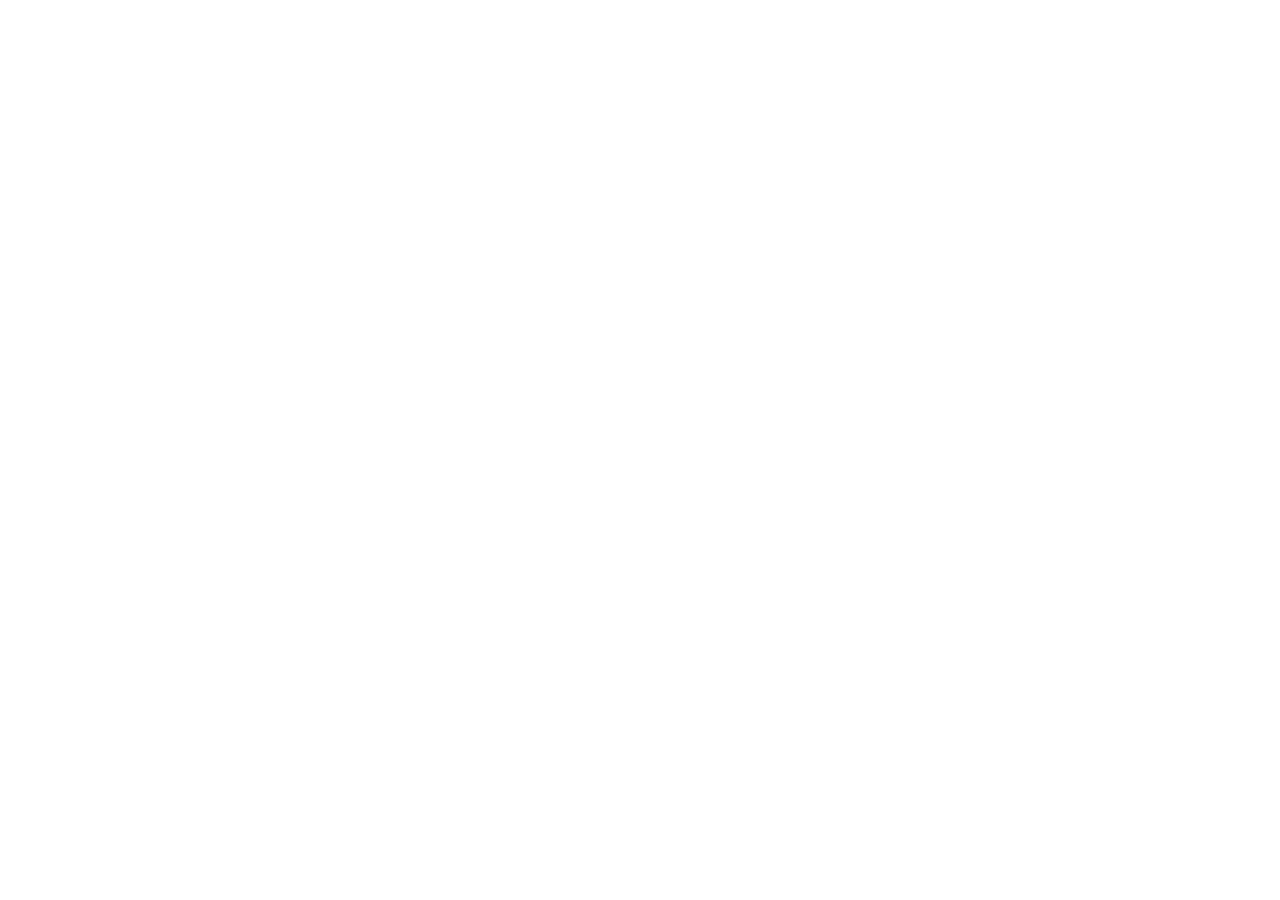
==== commit a50398c6: "Move CV and blog entry points to Blogger" ====
--- a/blog/index.html
+++ b/blog/index.html
@@ -1,24 +1,27 @@
 <!doctype html>
-<html lang="ko"><head><meta charset="utf-8"><meta name="viewport" content="width=device-width, initial-scale=1"><title>Blog | Minseok Seo</title><meta name="description" content="Minseok Seo’s research notebook: AI safety experiments, research papers, and things tried, shared openly in Korean, English, and Chinese."><link rel="canonical" href="https://seominseok0429.github.io/blog/"><link rel="stylesheet" href="/blog/style.css">
-<!-- SEO:START -->
-<meta name="robots" content="index, follow, max-image-preview:large">
-<meta name="author" content="Minseok Seo">
-<meta property="og:type" content="website">
-<meta property="og:site_name" content="Minseok Seo · Notes on research">
-<meta property="og:title" content="Blog | Minseok Seo">
-<meta property="og:description" content="Minseok Seo’s research notebook: AI safety experiments, research papers, and things tried, shared openly in Korean, English, and Chinese.">
-<meta property="og:url" content="https://seominseok0429.github.io/blog/">
-<meta property="og:image" content="https://seominseok0429.github.io/blog/posts/when-ai-believes-a-false-reality/images/trex-transformed.png">
-<meta property="og:image:width" content="1672">
-<meta property="og:image:height" content="941">
-<meta property="og:image:alt" content="Original scene transformed into Tyrannosauruses for an AI safety experiment">
-<meta property="og:locale" content="ko_KR">
-<meta name="twitter:card" content="summary_large_image">
-<meta name="twitter:title" content="Blog | Minseok Seo">
-<meta name="twitter:description" content="Minseok Seo’s research notebook: AI safety experiments, research papers, and things tried, shared openly in Korean, English, and Chinese.">
-<meta name="twitter:image" content="https://seominseok0429.github.io/blog/posts/when-ai-believes-a-false-reality/images/trex-transformed.png">
-<link rel="alternate" type="application/rss+xml" title="Minseok Seo · Blog" href="https://seominseok0429.github.io/blog/feed.xml">
-<script type="application/ld+json">{"@context": "https://schema.org", "@type": "CollectionPage", "@id": "https://seominseok0429.github.io/blog/#page", "url": "https://seominseok0429.github.io/blog/", "name": "Notes on research", "description": "Minseok Seo’s research notebook: AI safety experiments, research papers, and things tried, shared openly in Korean, English, and Chinese.", "inLanguage": "ko", "author": {"@type": "Person", "@id": "https://seominseok0429.github.io/#person", "name": "Minseok Seo", "url": "https://seominseok0429.github.io/"}, "isPartOf": {"@type": "Blog", "@id": "https://seominseok0429.github.io/blog/#blog", "name": "Notes on research", "url": "https://seominseok0429.github.io/blog/"}}</script>
-<!-- SEO:END -->
+<html lang="en">
+<head>
+  <meta charset="utf-8">
+  <meta name="viewport" content="width=device-width, initial-scale=1">
+  <title>Minseok Seo — Notes</title>
+  <link rel="canonical" href="https://minseok-notes.blogspot.com/search">
+  <meta name="robots" content="index, follow">
+  <script>
+    (() => {
+      const destination = new URL("https://minseok-notes.blogspot.com/search");
+      destination.hash = window.location.hash;
+      window.location.replace(destination.href);
+    })();
+  </script>
+  <meta http-equiv="refresh" content="0; url=https://minseok-notes.blogspot.com/search">
+  <style>body{max-width:42rem;margin:15vh auto;padding:24px;font:18px/1.7 system-ui,sans-serif;color:#172033}a{color:#2357d9}p{overflow-wrap:anywhere}</style>
 </head>
-<body><header class="topbar"><a class="wordmark" href="/blog/">MINSEOK SEO</a><nav class="toplinks" aria-label="주 탐색"><a href="/blog/">Blog</a><a href="/">CV ↗</a></nav></header><main><div class="hero"><h1>Notes on research</h1><p class="byline">Minseok Seo</p></div><svg class="sketch" viewBox="0 0 780 155" aria-hidden="true"><polyline points="25.0,80.3 33.0,81.9 41.0,83.4 49.0,85.0 57.0,86.4 65.0,87.8 73.0,89.0 81.0,90.2 89.0,91.2 97.0,92.2 105.0,93.0 113.0,93.7 121.0,94.2 129.0,94.6 137.0,94.9 145.0,95.0 153.0,95.0 161.0,94.8 169.0,94.5 177.0,94.0 185.0,93.4 193.0,92.7 201.0,91.9 209.0,90.9 217.0,89.8 225.0,88.6 233.0,87.3 241.0,85.9 249.0,84.5 257.0,82.9 265.0,81.3 273.0,79.7 281.0,78.0 289.0,76.3 297.0,74.6 305.0,72.9 313.0,71.3 321.0,69.6 329.0,68.0 337.0,66.4 345.0,64.9 353.0,63.5 361.0,62.1 369.0,60.9 377.0,59.7 385.0,58.7 393.0,57.8 401.0,57.0 409.0,56.3 417.0,55.8 425.0,55.4 433.0,55.1 441.0,55.0 449.0,55.0 457.0,55.2 465.0,55.5 473.0,56.0 481.0,56.6 489.0,57.4 497.0,58.2 505.0,59.2 513.0,60.3 521.0,61.5 529.0,62.8 537.0,64.2 545.0,65.7 553.0,67.2 561.0,68.8 569.0,70.4 577.0,72.1 585.0,73.8 593.0,75.5 601.0,77.2 609.0,78.9 617.0,80.5 625.0,82.2 633.0,83.7 641.0,85.2 649.0,86.6 657.0,88.0 665.0,89.2 673.0,90.4 681.0,91.4 689.0,92.3 697.0,93.1 705.0,93.8 713.0,94.3 721.0,94.7 729.0,94.9 737.0,95.0 745.0,94.9 753.0,94.8" fill="none" stroke="#d9d5d0" stroke-width=".7"/><polyline points="25.0,93.2 33.0,94.7 41.0,96.1 49.0,97.4 57.0,98.6 65.0,99.6 73.0,100.6 81.0,101.4 89.0,102.0 97.0,102.5 105.0,102.8 113.0,103.0 121.0,103.0 129.0,102.8 137.0,102.5 145.0,102.1 153.0,101.5 161.0,100.7 169.0,99.8 177.0,98.7 185.0,97.6 193.0,96.3 201.0,94.9 209.0,93.4 217.0,91.8 225.0,90.1 233.0,88.4 241.0,86.6 249.0,84.8 257.0,82.9 265.0,81.1 273.0,79.2 281.0,77.3 289.0,75.5 297.0,73.7 305.0,72.0 313.0,70.3 321.0,68.7 329.0,67.2 337.0,65.8 345.0,64.5 353.0,63.3 361.0,62.3 369.0,61.4 377.0,60.6 385.0,60.0 393.0,59.5 401.0,59.2 409.0,59.0 417.0,59.0 425.0,59.2 433.0,59.5 441.0,60.0 449.0,60.6 457.0,61.4 465.0,62.3 473.0,63.3 481.0,64.5 489.0,65.8 497.0,67.2 505.0,68.7 513.0,70.3 521.0,72.0 529.0,73.8 537.0,75.5 545.0,77.4 553.0,79.2 561.0,81.1 569.0,83.0 577.0,84.8 585.0,86.7 593.0,88.4 601.0,90.2 609.0,91.8 617.0,93.4 625.0,94.9 633.0,96.3 641.0,97.6 649.0,98.8 657.0,99.8 665.0,100.7 673.0,101.5 681.0,102.1 689.0,102.5 697.0,102.8 705.0,103.0 713.0,103.0 721.0,102.8 729.0,102.5 737.0,102.0 745.0,101.3 753.0,100.5" fill="none" stroke="#d9d5d0" stroke-width=".7"/><polyline points="25.0,105.9 33.0,107.1 41.0,108.1 49.0,109.0 57.0,109.7 65.0,110.3 73.0,110.7 81.0,110.9 89.0,111.0 97.0,110.9 105.0,110.6 113.0,110.1 121.0,109.5 129.0,108.7 137.0,107.7 145.0,106.6 153.0,105.4 161.0,104.0 169.0,102.5 177.0,100.9 185.0,99.2 193.0,97.4 201.0,95.5 209.0,93.6 217.0,91.6 225.0,89.6 233.0,87.5 241.0,85.5 249.0,83.5 257.0,81.5 265.0,79.5 273.0,77.6 281.0,75.8 289.0,74.0 297.0,72.3 305.0,70.8 313.0,69.3 321.0,68.0 329.0,66.8 337.0,65.8 345.0,64.9 353.0,64.2 361.0,63.6 369.0,63.3 377.0,63.0 385.0,63.0 393.0,63.1 401.0,63.4 409.0,63.9 417.0,64.6 425.0,65.4 433.0,66.3 441.0,67.5 449.0,68.7 457.0,70.1 465.0,71.6 473.0,73.2 481.0,74.9 489.0,76.8 497.0,78.6 505.0,80.6 513.0,82.6 521.0,84.6 529.0,86.6 537.0,88.7 545.0,90.7 553.0,92.7 561.0,94.7 569.0,96.6 577.0,98.4 585.0,100.2 593.0,101.8 601.0,103.4 609.0,104.8 617.0,106.1 625.0,107.3 633.0,108.3 641.0,109.2 649.0,109.9 657.0,110.4 665.0,110.8 673.0,111.0 681.0,111.0 689.0,110.8 697.0,110.5 705.0,110.0 713.0,109.4 721.0,108.5 729.0,107.6 737.0,106.4 745.0,105.2 753.0,103.8" fill="none" stroke="#d9d5d0" stroke-width=".7"/><polyline points="25.0,117.5 33.0,118.1 41.0,118.6 49.0,118.9 57.0,119.0 65.0,118.9 73.0,118.6 81.0,118.2 89.0,117.5 97.0,116.7 105.0,115.7 113.0,114.6 121.0,113.3 129.0,111.8 137.0,110.2 145.0,108.5 153.0,106.7 161.0,104.7 169.0,102.7 177.0,100.6 185.0,98.5 193.0,96.3 201.0,94.1 209.0,91.9 217.0,89.7 225.0,87.5 233.0,85.4 241.0,83.3 249.0,81.3 257.0,79.4 265.0,77.5 273.0,75.8 281.0,74.2 289.0,72.7 297.0,71.4 305.0,70.3 313.0,69.3 321.0,68.5 329.0,67.8 337.0,67.4 345.0,67.1 353.0,67.0 361.0,67.1 369.0,67.4 377.0,67.9 385.0,68.5 393.0,69.4 401.0,70.4 409.0,71.5 417.0,72.8 425.0,74.3 433.0,75.9 441.0,77.6 449.0,79.5 457.0,81.4 465.0,83.4 473.0,85.5 481.0,87.7 489.0,89.9 497.0,92.1 505.0,94.3 513.0,96.5 521.0,98.7 529.0,100.8 537.0,102.9 545.0,104.9 553.0,106.8 561.0,108.6 569.0,110.3 577.0,111.9 585.0,113.4 593.0,114.7 601.0,115.8 609.0,116.8 617.0,117.6 625.0,118.2 633.0,118.7 641.0,118.9 649.0,119.0 657.0,118.9 665.0,118.6 673.0,118.1 681.0,117.4 689.0,116.6 697.0,115.6 705.0,114.4 713.0,113.0 721.0,111.6 729.0,109.9 737.0,108.2 745.0,106.4 753.0,104.4" fill="none" stroke="#d9d5d0" stroke-width=".7"/><polyline points="25.0,127.0 33.0,126.9 41.0,126.7 49.0,126.3 57.0,125.6 65.0,124.8 73.0,123.8 81.0,122.6 89.0,121.2 97.0,119.7 105.0,118.0 113.0,116.2 121.0,114.2 129.0,112.2 137.0,110.0 145.0,107.8 153.0,105.5 161.0,103.2 169.0,100.8 177.0,98.4 185.0,96.0 193.0,93.7 201.0,91.4 209.0,89.1 217.0,86.9 225.0,84.8 233.0,82.8 241.0,80.9 249.0,79.2 257.0,77.6 265.0,76.1 273.0,74.8 281.0,73.7 289.0,72.8 297.0,72.0 305.0,71.5 313.0,71.1 321.0,71.0 329.0,71.1 337.0,71.3 345.0,71.8 353.0,72.4 361.0,73.3 369.0,74.3 377.0,75.6 385.0,76.9 393.0,78.5 401.0,80.2 409.0,82.0 417.0,84.0 425.0,86.0 433.0,88.2 441.0,90.4 449.0,92.7 457.0,95.1 465.0,97.4 473.0,99.8 481.0,102.2 489.0,104.5 497.0,106.8 505.0,109.1 513.0,111.3 521.0,113.4 529.0,115.4 537.0,117.2 545.0,119.0 553.0,120.6 561.0,122.0 569.0,123.3 577.0,124.4 585.0,125.3 593.0,126.0 601.0,126.5 609.0,126.9 617.0,127.0 625.0,126.9 633.0,126.6 641.0,126.2 649.0,125.5 657.0,124.6 665.0,123.6 673.0,122.3 681.0,120.9 689.0,119.4 697.0,117.7 705.0,115.8 713.0,113.9 721.0,111.8 729.0,109.6 737.0,107.4 745.0,105.1 753.0,102.7" fill="none" stroke="#d9d5d0" stroke-width=".7"/><polyline points="25.0,133.7 33.0,132.9 41.0,131.8 49.0,130.6 57.0,129.1 65.0,127.5 73.0,125.8 81.0,123.9 89.0,121.8 97.0,119.6 105.0,117.4 113.0,115.0 121.0,112.5 129.0,110.1 137.0,107.5 145.0,105.0 153.0,102.4 161.0,99.9 169.0,97.4 177.0,95.0 185.0,92.6 193.0,90.3 201.0,88.1 209.0,86.1 217.0,84.2 225.0,82.4 233.0,80.8 241.0,79.4 249.0,78.2 257.0,77.1 265.0,76.3 273.0,75.6 281.0,75.2 289.0,75.0 297.0,75.0 305.0,75.3 313.0,75.7 321.0,76.4 329.0,77.2 337.0,78.3 345.0,79.5 353.0,81.0 361.0,82.6 369.0,84.4 377.0,86.3 385.0,88.4 393.0,90.6 401.0,92.8 409.0,95.2 417.0,97.7 425.0,100.2 433.0,102.7 441.0,105.2 449.0,107.8 457.0,110.3 465.0,112.8 473.0,115.3 481.0,117.6 489.0,119.9 497.0,122.0 505.0,124.1 513.0,126.0 521.0,127.7 529.0,129.3 537.0,130.7 545.0,131.9 553.0,133.0 561.0,133.8 569.0,134.4 577.0,134.8 585.0,135.0 593.0,135.0 601.0,134.7 609.0,134.2 617.0,133.6 625.0,132.7 633.0,131.6 641.0,130.3 649.0,128.9 657.0,127.2 665.0,125.5 673.0,123.5 681.0,121.4 689.0,119.3 697.0,117.0 705.0,114.6 713.0,112.1 721.0,109.6 729.0,107.1 737.0,104.5 745.0,102.0 753.0,99.5" fill="none" stroke="#d9d5d0" stroke-width=".7"/><polyline points="25.0,137.1 33.0,135.5 41.0,133.6 49.0,131.6 57.0,129.5 65.0,127.2 73.0,124.8 81.0,122.3 89.0,119.7 97.0,117.0 105.0,114.3 113.0,111.6 121.0,108.9 129.0,106.2 137.0,103.5 145.0,100.9 153.0,98.4 161.0,95.9 169.0,93.6 177.0,91.3 185.0,89.3 193.0,87.4 201.0,85.6 209.0,84.0 217.0,82.7 225.0,81.5 233.0,80.6 241.0,79.8 249.0,79.3 257.0,79.1 265.0,79.0 273.0,79.2 281.0,79.6 289.0,80.3 297.0,81.1 305.0,82.2 313.0,83.5 321.0,85.0 329.0,86.7 337.0,88.5 345.0,90.6 353.0,92.7 361.0,95.0 369.0,97.4 377.0,100.0 385.0,102.5 393.0,105.2 401.0,107.9 409.0,110.6 417.0,113.3 425.0,116.0 433.0,118.7 441.0,121.3 449.0,123.9 457.0,126.3 465.0,128.6 473.0,130.8 481.0,132.9 489.0,134.8 497.0,136.5 505.0,138.1 513.0,139.4 521.0,140.6 529.0,141.5 537.0,142.2 545.0,142.7 553.0,143.0 561.0,143.0 569.0,142.8 577.0,142.3 585.0,141.7 593.0,140.8 601.0,139.7 609.0,138.4 617.0,136.9 625.0,135.2 633.0,133.3 641.0,131.3 649.0,129.1 657.0,126.8 665.0,124.3 673.0,121.8 681.0,119.2 689.0,116.6 697.0,113.9 705.0,111.2 713.0,108.4 721.0,105.7 729.0,103.1 737.0,100.5 745.0,97.9 753.0,95.5" fill="none" stroke="#d9d5d0" stroke-width=".7"/><circle cx="50" cy="85.1" r="1.5" fill="#aaa39a"/><circle cx="50" cy="109.1" r="1.5" fill="#aaa39a"/><circle cx="50" cy="126.2" r="1.5" fill="#aaa39a"/><circle cx="50" cy="131.4" r="1.5" fill="#aaa39a"/><circle cx="100" cy="92.5" r="1.5" fill="#aaa39a"/><circle cx="100" cy="110.8" r="1.5" fill="#aaa39a"/><circle cx="100" cy="119.0" r="1.5" fill="#aaa39a"/><circle cx="100" cy="116.0" r="1.5" fill="#aaa39a"/><circle cx="150" cy="95.0" r="1.5" fill="#aaa39a"/><circle cx="150" cy="105.9" r="1.5" fill="#aaa39a"/><circle cx="150" cy="106.4" r="1.5" fill="#aaa39a"/><circle cx="150" cy="99.3" r="1.5" fill="#aaa39a"/><circle cx="200" cy="92.0" r="1.5" fill="#aaa39a"/><circle cx="200" cy="95.8" r="1.5" fill="#aaa39a"/><circle cx="200" cy="91.6" r="1.5" fill="#aaa39a"/><circle cx="200" cy="85.8" r="1.5" fill="#aaa39a"/><circle cx="250" cy="84.3" r="1.5" fill="#aaa39a"/><circle cx="250" cy="83.2" r="1.5" fill="#aaa39a"/><circle cx="250" cy="79.0" r="1.5" fill="#aaa39a"/><circle cx="250" cy="79.3" r="1.5" fill="#aaa39a"/><circle cx="300" cy="74.0" r="1.5" fill="#aaa39a"/><circle cx="300" cy="71.7" r="1.5" fill="#aaa39a"/><circle cx="300" cy="71.8" r="1.5" fill="#aaa39a"/><circle cx="300" cy="81.5" r="1.5" fill="#aaa39a"/><circle cx="350" cy="64.0" r="1.5" fill="#aaa39a"/><circle cx="350" cy="64.4" r="1.5" fill="#aaa39a"/><circle cx="350" cy="72.2" r="1.5" fill="#aaa39a"/><circle cx="350" cy="91.9" r="1.5" fill="#aaa39a"/><circle cx="400" cy="57.1" r="1.5" fill="#aaa39a"/><circle cx="400" cy="63.4" r="1.5" fill="#aaa39a"/><circle cx="400" cy="80.0" r="1.5" fill="#aaa39a"/><circle cx="400" cy="107.6" r="1.5" fill="#aaa39a"/><circle cx="450" cy="55.1" r="1.5" fill="#aaa39a"/><circle cx="450" cy="68.9" r="1.5" fill="#aaa39a"/><circle cx="450" cy="93.0" r="1.5" fill="#aaa39a"/><circle cx="450" cy="124.2" r="1.5" fill="#aaa39a"/><circle cx="500" cy="58.6" r="1.5" fill="#aaa39a"/><circle cx="500" cy="79.4" r="1.5" fill="#aaa39a"/><circle cx="500" cy="107.7" r="1.5" fill="#aaa39a"/><circle cx="500" cy="137.1" r="1.5" fill="#aaa39a"/><circle cx="550" cy="66.6" r="1.5" fill="#aaa39a"/><circle cx="550" cy="92.0" r="1.5" fill="#aaa39a"/><circle cx="550" cy="120.0" r="1.5" fill="#aaa39a"/><circle cx="550" cy="142.9" r="1.5" fill="#aaa39a"/><circle cx="600" cy="77.0" r="1.5" fill="#aaa39a"/><circle cx="600" cy="103.2" r="1.5" fill="#aaa39a"/><circle cx="600" cy="126.5" r="1.5" fill="#aaa39a"/><circle cx="600" cy="139.8" r="1.5" fill="#aaa39a"/><circle cx="650" cy="86.8" r="1.5" fill="#aaa39a"/><circle cx="650" cy="109.9" r="1.5" fill="#aaa39a"/><circle cx="650" cy="125.4" r="1.5" fill="#aaa39a"/><circle cx="650" cy="128.8" r="1.5" fill="#aaa39a"/><circle cx="700" cy="93.4" r="1.5" fill="#aaa39a"/><circle cx="700" cy="110.4" r="1.5" fill="#aaa39a"/><circle cx="700" cy="117.0" r="1.5" fill="#aaa39a"/><circle cx="700" cy="112.9" r="1.5" fill="#aaa39a"/><circle cx="750" cy="94.8" r="1.5" fill="#aaa39a"/><circle cx="750" cy="104.3" r="1.5" fill="#aaa39a"/><circle cx="750" cy="103.6" r="1.5" fill="#aaa39a"/><circle cx="750" cy="96.4" r="1.5" fill="#aaa39a"/></svg><div class="layout"><aside class="sidebar"><nav aria-label="블로그 카테고리"><p class="sidebar-label">CONTENTS</p><a href="/blog/" aria-current="page">All posts</a><a href="/blog/my-papers/">Papers, because I need a job</a><a href="/blog/open-experiments/">Things I tried</a></nav></aside><div><p class="introduction" lang="en">A PhD student who hates writing papers.</p><h2 style="font-size:14px;font-family:sans-serif;font-weight:400;color:#888;letter-spacing:.05em;">LATEST POST</h2><a class="category-row" href="/blog/posts/when-ai-believes-a-false-reality/"><div class="row-meta"><span>Things I tried</span><time datetime="2026-10-03">2026. 10. 03.</time></div><h2>OpenAI Astra와 Anthropic Fable이 ‘망상장애에 걸린다면’ 어떻게 행동할까?</h2><p>잘못된 ‘현실’을 받아들인 AI는 어떤 판단을 내릴까?</p></a></div></div></main><footer class="footer"><span>Minseok Seo · Notes on research · <a href="/blog/feed.xml">RSS</a></span><a href="/">Back to CV ↗</a></footer></body></html>+<body>
+  <h1>Minseok Seo</h1>
+  <p>This page has moved to Minseok’s new site.</p>
+  <p><a id="migration-destination" href="https://minseok-notes.blogspot.com/search">Continue to the new site →</a></p>
+  <script>
+    document.getElementById('migration-destination').hash = window.location.hash;
+  </script>
+</body>
+</html>
